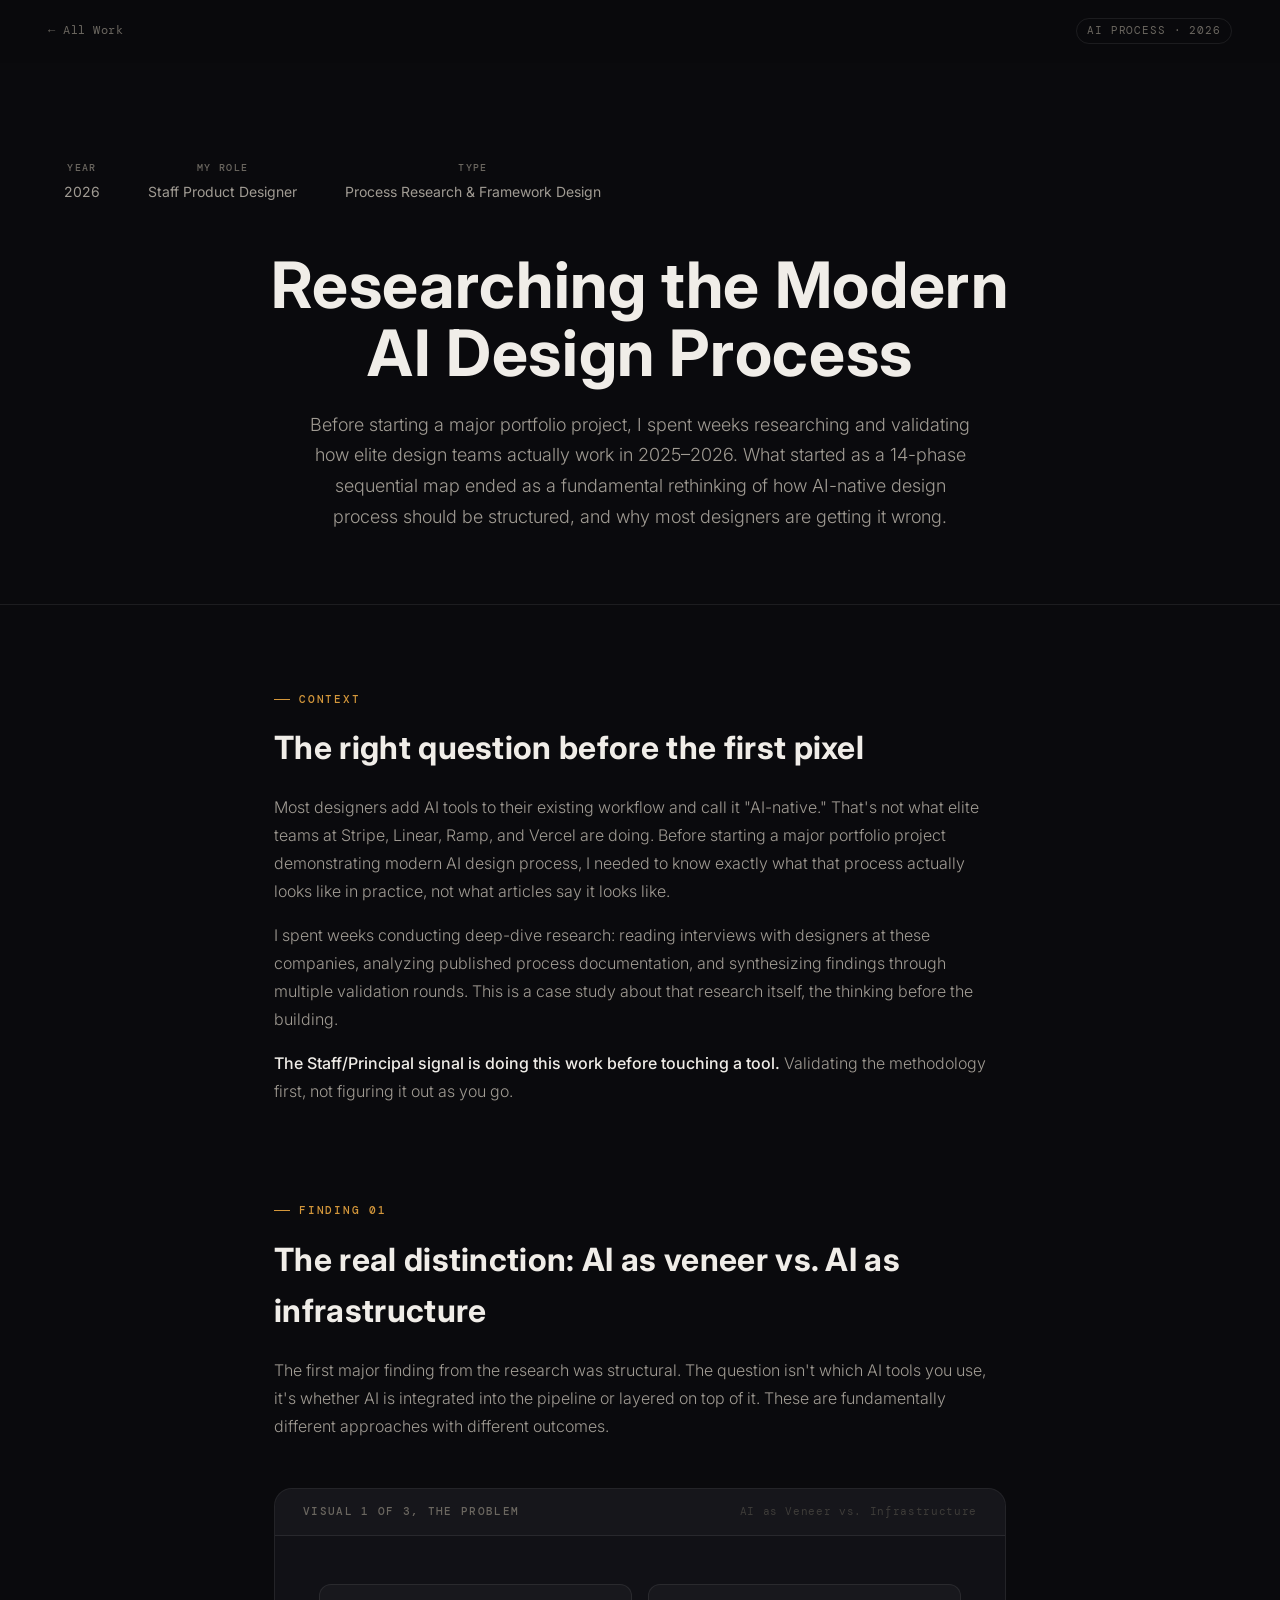
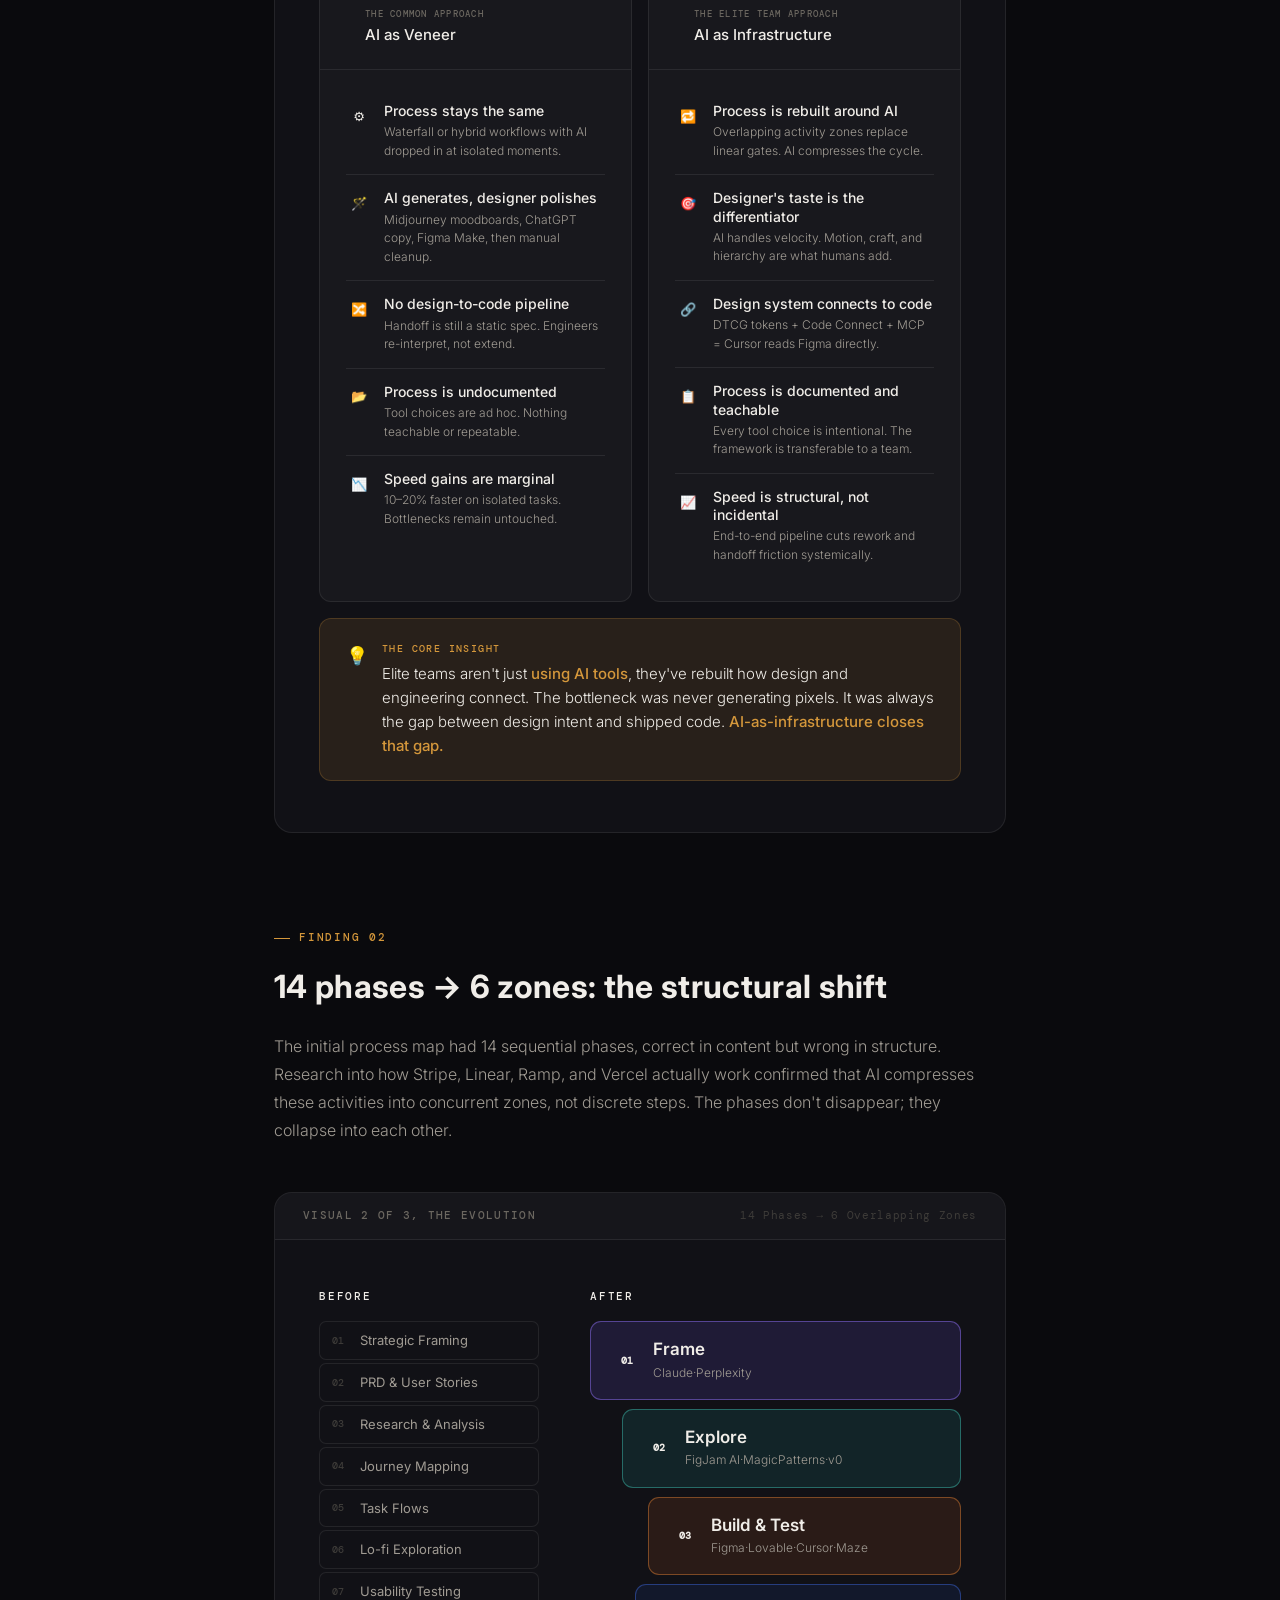
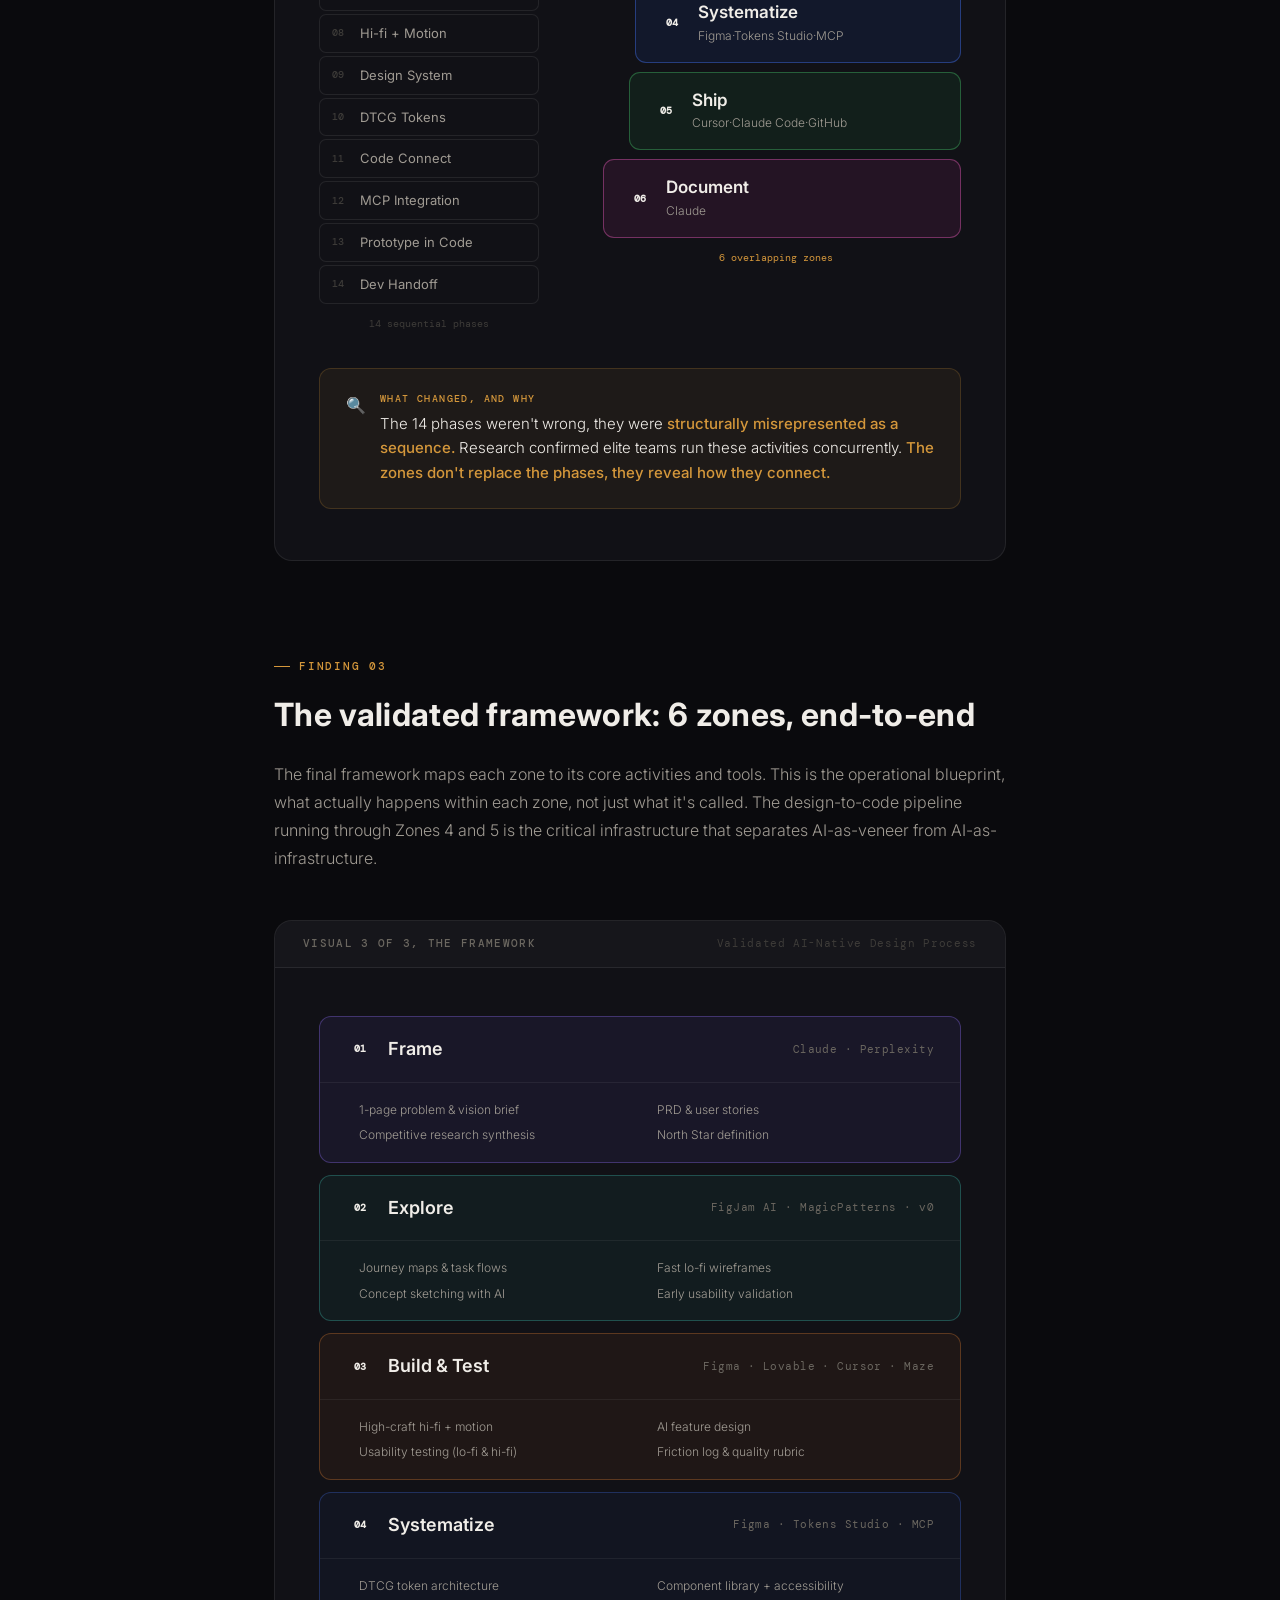
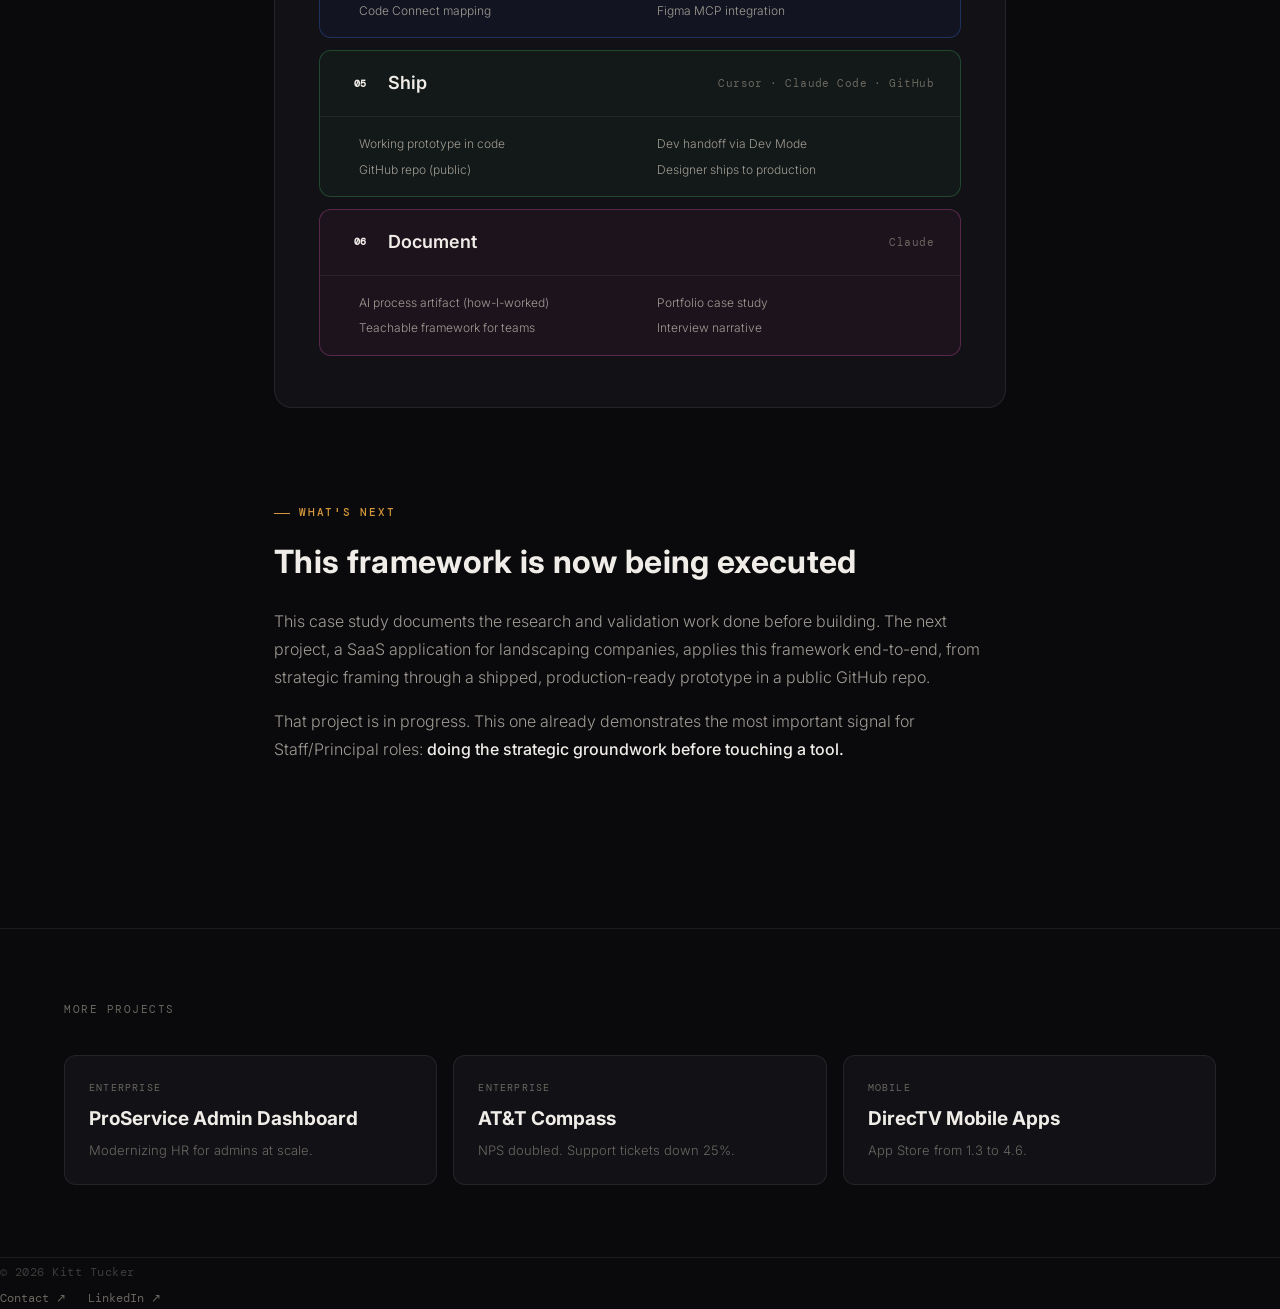
==== ai-process.html @ 892e6ac1 "Update" ====
<!DOCTYPE html>
<html lang="en">
<head>
<meta charset="UTF-8">
<meta name="viewport" content="width=device-width, initial-scale=1.0">
<title>Researching the Modern AI Design Process | Kitt Tucker</title>
<meta name="description" content="Before starting a major portfolio project, I validated how elite teams at Stripe, Linear, Ramp, and Vercel actually work,  and reshaped my entire methodology.">
<link rel="stylesheet" href="style.css">
<style>

/* ─── HERO ─── */
.cs-hero { text-align: center;
  padding: clamp(64px,8vw,100px) clamp(24px,5vw,64px) clamp(48px,6vw,72px);
  border-bottom: 1px solid var(--border);
}

.cs-meta-row {
  display:flex; gap:clamp(24px,4vw,48px);
  margin-bottom:clamp(32px,4vw,48px); flex-wrap:wrap;
}
.cs-meta-label {
  font-family:var(--font-mono); font-size:10px;
  letter-spacing:0.14em; text-transform:uppercase;
  color:var(--text-3); font-weight:500; margin-bottom:5px;
}
.cs-meta-value { font-size:14px; color:var(--text-2); }

.cs-headline {
  font-family:var(--font-sans);
  font-size:clamp(32px,5.5vw,64px);
  font-weight:700; letter-spacing:0.01em; line-height:1.05;
  color:var(--text-1); margin-bottom:clamp(16px,2vw,24px);
  max-width:900px; margin-left:auto; margin-right:auto;
}
.cs-intro { margin: 0 auto;
  font-size:clamp(15px,1.7vw,18px); color:var(--text-2);
  line-height:1.7; max-width:680px; font-weight:300;
}

/* ─── CONTENT WRAPPER ─── */
.cs-content {
  max-width:860px; margin:0 auto;
  padding:clamp(48px,6vw,80px) clamp(24px,5vw,64px);
}
.cs-section { margin-bottom:clamp(56px,7vw,88px); }

.cs-section-title {
  font-family:var(--font-sans);
  font-size:clamp(22px,2.8vw,32px);
  font-weight:700; color:var(--text-1);
  letter-spacing:0.01em;
  margin-bottom:clamp(14px,1.8vw,20px);
}
.cs-body {
  font-size:clamp(14px,1.5vw,16px);
  color:var(--text-2); line-height:1.75; font-weight:300;
}
.cs-body p+p { margin-top:1em; }
.cs-body strong { color:var(--text-1); font-weight:500; }

/* ─── VISUAL EMBED WRAPPER ─── */
.visual-embed {
  margin: clamp(32px,4vw,48px) 0;
  border:1px solid var(--border);
  border-radius:var(--radius-lg);
  overflow:hidden;
  background:var(--surface);
}

.visual-label {
  display:flex; align-items:center; justify-content:space-between;
  padding:14px clamp(18px,2.5vw,28px);
  border-bottom:1px solid var(--border);
  background:rgba(255,255,255,0.02);
}
.visual-label-text {
  font-family:var(--font-mono); font-size:11px;
  letter-spacing:0.12em; text-transform:uppercase;
  color:var(--text-3); font-weight:500;
}
.visual-label-num {
  font-family:var(--font-mono); font-size:11px;
  color:var(--text-4); letter-spacing:0.06em;
}

.visual-inner {
  padding:clamp(28px,4vw,48px) clamp(24px,4vw,44px) clamp(32px,4vw,52px);
}

/* ─────────────────────────────────────────
   VISUAL 1,  THE PROBLEM
───────────────────────────────────────── */
.v1-grid {
  display:grid; grid-template-columns:1fr 1fr; gap:16px;
  margin-bottom:16px;
}
@media(max-width:640px){.v1-grid{ grid-template-columns:1fr; } }

.v1-col {
  background:rgba(255,255,255,0.03);
  border:1px solid var(--border); border-radius:12px; overflow:hidden;
}
.v1-col-header {
  padding:clamp(16px,2vw,22px) clamp(18px,2.5vw,26px);
  border-bottom:1px solid var(--border);
  display:flex; align-items:center; gap:10px;
}
.v1-dot { width:9px; height:9px; border-radius:50%; flex-shrink:0; }
.v1-veneer.v1-dot { background:#C85A4A; }
.v1-infra.v1-dot { background:#5BAA7E; }
.v1-col-sublabel {
  font-family:var(--font-mono); font-size:9px;
  letter-spacing:0.14em; text-transform:uppercase;
  color:var(--text-3); font-weight:500; margin-bottom:2px;
}
.v1-col-title { font-size:clamp(13px,1.4vw,15px); font-weight:500; }
.v1-veneer.v1-col-title { color:#D4726A; }
.v1-infra.v1-col-title { color:#6DBF96; }
.v1-col-body {
  padding:clamp(12px,1.5vw,18px) clamp(18px,2.5vw,26px) clamp(16px,2vw,22px);
}
.v1-item {
  display:flex; gap:12px; padding:clamp(10px,1.2vw,14px) 0;
  border-bottom:1px solid var(--border); align-items:flex-start;
}
.v1-item:last-child { border-bottom:none; }
.v1-icon {
  width:26px; height:26px; border-radius:6px;
  display:flex; align-items:center; justify-content:center;
  flex-shrink:0; font-size:13px; margin-top:1px;
}
.v1-veneer.v1-icon { background:rgba(200,90,74,0.12); }
.v1-infra.v1-icon { background:rgba(91,170,126,0.12); }
.v1-item-title {
  font-size:clamp(12px,1.3vw,14px); font-weight:500;
  color:var(--text-1); line-height:1.3; margin-bottom:3px;
}
.v1-item-desc {
  font-size:clamp(11px,1.2vw,12px); color:var(--text-2);
  line-height:1.55; font-weight:300;
}

.v1-insight {
  background:var(--gold-dim); border:1px solid rgba(212,151,59,0.22);
  border-radius:12px;
  padding:clamp(16px,2vw,22px) clamp(18px,2.5vw,26px);
  display:flex; gap:14px; align-items:flex-start;
}
.v1-insight-icon { font-size:18px; flex-shrink:0; margin-top:1px; }
.v1-insight-label {
  font-family:var(--font-mono); font-size:10px;
  letter-spacing:0.14em; text-transform:uppercase;
  color:var(--gold); font-weight:500; margin-bottom:5px;
}
.v1-insight-text {
  font-size:clamp(13px,1.4vw,15px); color:var(--text-1);
  line-height:1.6; font-weight:300;
}
.v1-insight-text strong { color:var(--gold); font-weight:500; }

/* ─────────────────────────────────────────
   VISUAL 2,  THE EVOLUTION
───────────────────────────────────────── */
.v2-comparison {
  display:grid; grid-template-columns:220px 1fr;
  gap:clamp(24px,4vw,56px); align-items:start;
}
@media(max-width:700px){.v2-comparison{ grid-template-columns:1fr; gap:36px; } }

.v2-col-label {
  font-family:var(--font-mono); font-size:11px;
  letter-spacing:0.16em; text-transform:uppercase; font-weight:500;
  margin-bottom:16px;
}
.v2-before.v2-col-label { color:var(--text-3); }
.v2-after.v2-col-label { color:var(--gold); }

.v2-phase-list { display:flex; flex-direction:column; gap:3px; }
.v2-phase-item {
  display:flex; align-items:center; gap:10px;
  padding:8px 12px; background:var(--surface);
  border:1px solid var(--border); border-radius:7px;
}
.v2-phase-num {
  font-family:var(--font-mono); font-size:10px;
  color:var(--text-4); font-weight:500; min-width:18px;
}
.v2-phase-name { font-size:clamp(11px,1.2vw,13px); color:var(--text-2); }
.v2-before-footer {
  margin-top:12px; font-family:var(--font-mono);
  font-size:10px; color:var(--text-4); text-align:center;
}
.v2-after-footer {
  margin-top:12px; font-family:var(--font-mono);
  font-size:10px; color:var(--gold); text-align:center;
}

.v2-zones { display:flex; flex-direction:column; gap:9px; }

.v2-zone:nth-child(1){ margin-left:0; }
.v2-zone:nth-child(2){ margin-left:clamp(14px,2.5vw,36px); }
.v2-zone:nth-child(3){ margin-left:clamp(28px,4.5vw,64px); }
.v2-zone:nth-child(4){ margin-left:clamp(22px,3.5vw,50px); }
.v2-zone:nth-child(5){ margin-left:clamp(16px,3vw,44px); }
.v2-zone:nth-child(6){ margin-left:clamp(6px,1vw,16px); }

.v2-zone {
  border-radius:11px; border-width:1px; border-style:solid;
  padding:clamp(12px,1.5vw,17px) clamp(16px,2.2vw,24px);
  display:flex; align-items:center; gap:14px;
}
.v2-z1{ background:rgba(100,80,200,0.18); border-color:rgba(140,110,240,0.5); }
.v2-z2{ background:rgba(30,130,120,0.18); border-color:rgba(60,180,165,0.5); }
.v2-z3{ background:rgba(160,80,30,0.18);  border-color:rgba(210,120,50,0.5); }
.v2-z4{ background:rgba(30,60,140,0.18);  border-color:rgba(60,100,210,0.5); }
.v2-z5{ background:rgba(30,100,50,0.18);  border-color:rgba(60,160,90,0.5); }
.v2-z6{ background:rgba(130,40,100,0.18); border-color:rgba(200,80,160,0.5); }

.v2-zone-num {
  font-family:var(--font-mono); font-size:10px; font-weight:600;
  width:24px; height:24px; border-radius:5px;
  display:flex; align-items:center; justify-content:center; flex-shrink:0;
}
.v2-z1.v2-zone-num{ background:rgba(140,110,240,0.25); color:#B8A0F0; }
.v2-z2.v2-zone-num{ background:rgba(60,180,165,0.25);  color:#5ECFBE; }
.v2-z3.v2-zone-num{ background:rgba(210,120,50,0.25);  color:#E09050; }
.v2-z4.v2-zone-num{ background:rgba(60,100,210,0.25);  color:#6090E0; }
.v2-z5.v2-zone-num{ background:rgba(60,160,90,0.25);   color:#60C880; }
.v2-z6.v2-zone-num{ background:rgba(200,80,160,0.25);  color:#D870C0; }

.v2-zone-name {
  font-size:clamp(14px,1.5vw,17px); font-weight:600;
  line-height:1.2; margin-bottom:3px;
}
.v2-z1.v2-zone-name{ color:#B8A0F0; }
.v2-z2.v2-zone-name{ color:#5ECFBE; }
.v2-z3.v2-zone-name{ color:#E09050; }
.v2-z4.v2-zone-name{ color:#6090E0; }
.v2-z5.v2-zone-name{ color:#60C880; }
.v2-z6.v2-zone-name{ color:#D870C0; }

.v2-zone-tools { font-size:12px; color:var(--text-2); font-weight:300; }
.v2-zone-tools.sep { margin:0 5px; opacity:0.4; }

.v2-insight {
  margin-top:clamp(24px,3vw,36px);
  background:rgba(212,151,59,0.07); border:1px solid rgba(212,151,59,0.2);
  border-radius:12px;
  padding:clamp(16px,2vw,22px) clamp(18px,2.5vw,26px);
  display:flex; gap:14px;
}
.v2-insight-icon{ font-size:16px; flex-shrink:0; margin-top:2px; }
.v2-insight-label{
  font-family:var(--font-mono); font-size:10px;
  letter-spacing:0.14em; text-transform:uppercase;
  color:var(--gold); font-weight:500; margin-bottom:5px;
}
.v2-insight-text{
  font-size:clamp(13px,1.4vw,15px); color:var(--text-1);
  line-height:1.65; font-weight:300;
}
.v2-insight-text strong{ color:var(--gold); font-weight:500; }

/* ─────────────────────────────────────────
   VISUAL 3,  THE FRAMEWORK
───────────────────────────────────────── */
.v3-grid { display:flex; flex-direction:column; gap:12px; }

.v3-zone {
  border-radius:12px; border-width:1px; border-style:solid;
  overflow:hidden;
}
.v3-z1{ background:rgba(100,80,200,0.1);  border-color:rgba(140,110,240,0.35); }
.v3-z2{ background:rgba(30,130,120,0.1);  border-color:rgba(60,180,165,0.35); }
.v3-z3{ background:rgba(160,80,30,0.1);   border-color:rgba(210,120,50,0.35); }
.v3-z4{ background:rgba(30,60,140,0.1);   border-color:rgba(60,100,210,0.35); }
.v3-z5{ background:rgba(30,100,50,0.1);   border-color:rgba(60,160,90,0.35); }
.v3-z6{ background:rgba(130,40,100,0.1);  border-color:rgba(200,80,160,0.35); }

.v3-zone-header {
  padding:clamp(14px,1.8vw,18px) clamp(18px,2.5vw,26px);
  display:flex; align-items:center; gap:14px;
  border-bottom:1px solid rgba(255,255,255,0.06);
}
.v3-zone-num-badge {
  font-family:var(--font-mono); font-size:10px; font-weight:600;
  width:28px; height:28px; border-radius:7px;
  display:flex; align-items:center; justify-content:center; flex-shrink:0;
}
.v3-z1.v3-zone-num-badge{ background:rgba(140,110,240,0.25); color:#B8A0F0; }
.v3-z2.v3-zone-num-badge{ background:rgba(60,180,165,0.25);  color:#5ECFBE; }
.v3-z3.v3-zone-num-badge{ background:rgba(210,120,50,0.25);  color:#E09050; }
.v3-z4.v3-zone-num-badge{ background:rgba(60,100,210,0.25);  color:#6090E0; }
.v3-z5.v3-zone-num-badge{ background:rgba(60,160,90,0.25);   color:#60C880; }
.v3-z6.v3-zone-num-badge{ background:rgba(200,80,160,0.25);  color:#D870C0; }

.v3-zone-title {
  font-size:clamp(15px,1.7vw,18px); font-weight:600; flex:1;
}
.v3-z1.v3-zone-title{ color:#B8A0F0; }
.v3-z2.v3-zone-title{ color:#5ECFBE; }
.v3-z3.v3-zone-title{ color:#E09050; }
.v3-z4.v3-zone-title{ color:#6090E0; }
.v3-z5.v3-zone-title{ color:#60C880; }
.v3-z6.v3-zone-title{ color:#D870C0; }

.v3-zone-tools-inline {
  font-family:var(--font-mono); font-size:11px;
  color:var(--text-3); letter-spacing:0.04em;
}

.v3-zone-body {
  padding:clamp(14px,1.8vw,18px) clamp(18px,2.5vw,26px);
  display:grid; grid-template-columns:repeat(auto-fill,minmax(200px,1fr));
  gap:8px;
}

.v3-activity {
  display:flex; align-items:flex-start; gap:8px;
}
.v3-activity-dot {
  width:5px; height:5px; border-radius:50%;
  flex-shrink:0; margin-top:7px; opacity:0.6;
}
.v3-z1.v3-activity-dot{ background:#B8A0F0; }
.v3-z2.v3-activity-dot{ background:#5ECFBE; }
.v3-z3.v3-activity-dot{ background:#E09050; }
.v3-z4.v3-activity-dot{ background:#6090E0; }
.v3-z5.v3-activity-dot{ background:#60C880; }
.v3-z6.v3-activity-dot{ background:#D870C0; }

.v3-activity-text {
  font-size:12px; color:var(--text-2);
  line-height:1.45; font-weight:300;
}

/* MORE */
.more-projects {
  padding:clamp(48px,6vw,72px) clamp(24px,5vw,64px);
  border-top:1px solid var(--border);
}
.more-projects-label {
  font-family:var(--font-mono); font-size:11px;
  letter-spacing:0.14em; text-transform:uppercase;
  color:var(--text-3); margin-bottom:clamp(24px,3vw,36px);
}
.more-grid {
  display:grid; grid-template-columns:repeat(auto-fill,minmax(min(100%,280px),1fr));
  gap:16px;
}
.more-card {
  display:block; padding:clamp(18px,2.5vw,24px);
  background:var(--surface); border:1px solid var(--border);
  border-radius:var(--radius-md);
  transition:border-color 0.3s, transform 0.3s var(--ease-out);
}
.more-card:hover{ border-color:var(--border-hover); transform:translateY(-3px); }
.more-card-tag {
  font-family:var(--font-mono); font-size:10px;
  letter-spacing:0.12em; text-transform:uppercase;
  color:var(--text-3); margin-bottom:8px;
}
.more-card-title {
  font-family:var(--font-sans); font-size:clamp(16px,1.8vw,19px);
  color:var(--text-1); font-weight:700; margin-bottom:6px;
}
.more-card-desc { font-size:13px; color:var(--text-3); line-height:1.55; font-weight:300; }
</style>
</head>
<body>

<!-- NAV -->
<nav class="nav">
  <a href="index.html" class="nav-back">← All Work</a>
  <span class="nav-tag">AI Process · 2026</span>
</nav>

<main class="page">

  <!-- HERO -->
  <header class="cs-hero">
    <div class="cs-meta-row reveal">
      <div class="cs-meta-item">
        <div class="cs-meta-label">Year</div>
        <div class="cs-meta-value">2026</div>
      </div>
      <div class="cs-meta-item">
        <div class="cs-meta-label">My Role</div>
        <div class="cs-meta-value">Staff Product Designer</div>
      </div>
      <div class="cs-meta-item">
        <div class="cs-meta-label">Type</div>
        <div class="cs-meta-value">Process Research &amp; Framework Design</div>
      </div>
    </div>

    <h1 class="cs-headline reveal reveal-delay-1">Researching the Modern<br>AI Design Process</h1>
    <p class="cs-intro reveal reveal-delay-2">Before starting a major portfolio project, I spent weeks researching and validating how elite design teams actually work in 2025–2026. What started as a 14-phase sequential map ended as a fundamental rethinking of how AI-native design process should be structured,  and why most designers are getting it wrong.</p>
  </header>

  <!-- CONTENT -->
  <div class="cs-content">

    <!-- CONTEXT -->
    <div class="cs-section reveal">
      <div class="eyebrow">Context</div>
      <h2 class="cs-section-title">The right question before the first pixel</h2>
      <div class="cs-body">
        <p>Most designers add AI tools to their existing workflow and call it "AI-native." That's not what elite teams at Stripe, Linear, Ramp, and Vercel are doing. Before starting a major portfolio project demonstrating modern AI design process, I needed to know exactly what that process actually looks like in practice,  not what articles say it looks like.</p>
        <p>I spent weeks conducting deep-dive research: reading interviews with designers at these companies, analyzing published process documentation, and synthesizing findings through multiple validation rounds. This is a case study about that research itself,  the thinking before the building.</p>
        <p><strong>The Staff/Principal signal is doing this work before touching a tool.</strong> Validating the methodology first, not figuring it out as you go.</p>
      </div>
    </div>

    <!-- VISUAL 1 -->
    <div class="cs-section reveal">
      <div class="eyebrow">Finding 01</div>
      <h2 class="cs-section-title">The real distinction: AI as veneer vs. AI as infrastructure</h2>
      <div class="cs-body">
        <p>The first major finding from the research was structural. The question isn't which AI tools you use,  it's whether AI is integrated into the pipeline or layered on top of it. These are fundamentally different approaches with different outcomes.</p>
      </div>

      <div class="visual-embed">
        <div class="visual-label">
          <span class="visual-label-text">Visual 1 of 3,  The Problem</span>
          <span class="visual-label-num">AI as Veneer vs. Infrastructure</span>
        </div>
        <div class="visual-inner">
          <div class="v1-grid">
            <div class="v1-col v1-veneer">
              <div class="v1-col-header">
                <div class="v1-dot"></div>
                <div>
                  <div class="v1-col-sublabel">The Common Approach</div>
                  <div class="v1-col-title">AI as Veneer</div>
                </div>
              </div>
              <div class="v1-col-body">
                <div class="v1-item">
                  <div class="v1-icon">⚙️</div>
                  <div><div class="v1-item-title">Process stays the same</div><div class="v1-item-desc">Waterfall or hybrid workflows with AI dropped in at isolated moments.</div></div>
                </div>
                <div class="v1-item">
                  <div class="v1-icon">🪄</div>
                  <div><div class="v1-item-title">AI generates, designer polishes</div><div class="v1-item-desc">Midjourney moodboards, ChatGPT copy, Figma Make,  then manual cleanup.</div></div>
                </div>
                <div class="v1-item">
                  <div class="v1-icon">🔀</div>
                  <div><div class="v1-item-title">No design-to-code pipeline</div><div class="v1-item-desc">Handoff is still a static spec. Engineers re-interpret, not extend.</div></div>
                </div>
                <div class="v1-item">
                  <div class="v1-icon">📂</div>
                  <div><div class="v1-item-title">Process is undocumented</div><div class="v1-item-desc">Tool choices are ad hoc. Nothing teachable or repeatable.</div></div>
                </div>
                <div class="v1-item">
                  <div class="v1-icon">📉</div>
                  <div><div class="v1-item-title">Speed gains are marginal</div><div class="v1-item-desc">10–20% faster on isolated tasks. Bottlenecks remain untouched.</div></div>
                </div>
              </div>
            </div>
            <div class="v1-col v1-infra">
              <div class="v1-col-header">
                <div class="v1-dot"></div>
                <div>
                  <div class="v1-col-sublabel">The Elite Team Approach</div>
                  <div class="v1-col-title">AI as Infrastructure</div>
                </div>
              </div>
              <div class="v1-col-body">
                <div class="v1-item">
                  <div class="v1-icon">🔁</div>
                  <div><div class="v1-item-title">Process is rebuilt around AI</div><div class="v1-item-desc">Overlapping activity zones replace linear gates. AI compresses the cycle.</div></div>
                </div>
                <div class="v1-item">
                  <div class="v1-icon">🎯</div>
                  <div><div class="v1-item-title">Designer's taste is the differentiator</div><div class="v1-item-desc">AI handles velocity. Motion, craft, and hierarchy are what humans add.</div></div>
                </div>
                <div class="v1-item">
                  <div class="v1-icon">🔗</div>
                  <div><div class="v1-item-title">Design system connects to code</div><div class="v1-item-desc">DTCG tokens + Code Connect + MCP = Cursor reads Figma directly.</div></div>
                </div>
                <div class="v1-item">
                  <div class="v1-icon">📋</div>
                  <div><div class="v1-item-title">Process is documented and teachable</div><div class="v1-item-desc">Every tool choice is intentional. The framework is transferable to a team.</div></div>
                </div>
                <div class="v1-item">
                  <div class="v1-icon">📈</div>
                  <div><div class="v1-item-title">Speed is structural, not incidental</div><div class="v1-item-desc">End-to-end pipeline cuts rework and handoff friction systemically.</div></div>
                </div>
              </div>
            </div>
          </div>
          <div class="v1-insight">
            <div class="v1-insight-icon">💡</div>
            <div>
              <div class="v1-insight-label">The Core Insight</div>
              <p class="v1-insight-text">Elite teams aren't just <strong>using AI tools</strong>,  they've rebuilt how design and engineering connect. The bottleneck was never generating pixels. It was always the gap between design intent and shipped code. <strong>AI-as-infrastructure closes that gap.</strong></p>
            </div>
          </div>
        </div>
      </div>
    </div>

    <!-- VISUAL 2 -->
    <div class="cs-section reveal">
      <div class="eyebrow">Finding 02</div>
      <h2 class="cs-section-title">14 phases → 6 zones: the structural shift</h2>
      <div class="cs-body">
        <p>The initial process map had 14 sequential phases,  correct in content but wrong in structure. Research into how Stripe, Linear, Ramp, and Vercel actually work confirmed that AI compresses these activities into concurrent zones, not discrete steps. The phases don't disappear; they collapse into each other.</p>
      </div>

      <div class="visual-embed">
        <div class="visual-label">
          <span class="visual-label-text">Visual 2 of 3,  The Evolution</span>
          <span class="visual-label-num">14 Phases → 6 Overlapping Zones</span>
        </div>
        <div class="visual-inner">
          <div class="v2-comparison">
            <div class="v2-before">
              <div class="v2-col-label">Before</div>
              <div class="v2-phase-list">
                <div class="v2-phase-item"><span class="v2-phase-num">01</span><span class="v2-phase-name">Strategic Framing</span></div>
                <div class="v2-phase-item"><span class="v2-phase-num">02</span><span class="v2-phase-name">PRD &amp; User Stories</span></div>
                <div class="v2-phase-item"><span class="v2-phase-num">03</span><span class="v2-phase-name">Research &amp; Analysis</span></div>
                <div class="v2-phase-item"><span class="v2-phase-num">04</span><span class="v2-phase-name">Journey Mapping</span></div>
                <div class="v2-phase-item"><span class="v2-phase-num">05</span><span class="v2-phase-name">Task Flows</span></div>
                <div class="v2-phase-item"><span class="v2-phase-num">06</span><span class="v2-phase-name">Lo-fi Exploration</span></div>
                <div class="v2-phase-item"><span class="v2-phase-num">07</span><span class="v2-phase-name">Usability Testing</span></div>
                <div class="v2-phase-item"><span class="v2-phase-num">08</span><span class="v2-phase-name">Hi-fi + Motion</span></div>
                <div class="v2-phase-item"><span class="v2-phase-num">09</span><span class="v2-phase-name">Design System</span></div>
                <div class="v2-phase-item"><span class="v2-phase-num">10</span><span class="v2-phase-name">DTCG Tokens</span></div>
                <div class="v2-phase-item"><span class="v2-phase-num">11</span><span class="v2-phase-name">Code Connect</span></div>
                <div class="v2-phase-item"><span class="v2-phase-num">12</span><span class="v2-phase-name">MCP Integration</span></div>
                <div class="v2-phase-item"><span class="v2-phase-num">13</span><span class="v2-phase-name">Prototype in Code</span></div>
                <div class="v2-phase-item"><span class="v2-phase-num">14</span><span class="v2-phase-name">Dev Handoff</span></div>
              </div>
              <div class="v2-before-footer">14 sequential phases</div>
            </div>
            <div class="v2-after">
              <div class="v2-col-label">After</div>
              <div class="v2-zones">
                <div class="v2-zone v2-z1"><div class="v2-zone-num">01</div><div><div class="v2-zone-name">Frame</div><div class="v2-zone-tools"><span>Claude</span><span class="sep">·</span><span>Perplexity</span></div></div></div>
                <div class="v2-zone v2-z2"><div class="v2-zone-num">02</div><div><div class="v2-zone-name">Explore</div><div class="v2-zone-tools"><span>FigJam AI</span><span class="sep">·</span><span>MagicPatterns</span><span class="sep">·</span><span>v0</span></div></div></div>
                <div class="v2-zone v2-z3"><div class="v2-zone-num">03</div><div><div class="v2-zone-name">Build &amp; Test</div><div class="v2-zone-tools"><span>Figma</span><span class="sep">·</span><span>Lovable</span><span class="sep">·</span><span>Cursor</span><span class="sep">·</span><span>Maze</span></div></div></div>
                <div class="v2-zone v2-z4"><div class="v2-zone-num">04</div><div><div class="v2-zone-name">Systematize</div><div class="v2-zone-tools"><span>Figma</span><span class="sep">·</span><span>Tokens Studio</span><span class="sep">·</span><span>MCP</span></div></div></div>
                <div class="v2-zone v2-z5"><div class="v2-zone-num">05</div><div><div class="v2-zone-name">Ship</div><div class="v2-zone-tools"><span>Cursor</span><span class="sep">·</span><span>Claude Code</span><span class="sep">·</span><span>GitHub</span></div></div></div>
                <div class="v2-zone v2-z6"><div class="v2-zone-num">06</div><div><div class="v2-zone-name">Document</div><div class="v2-zone-tools"><span>Claude</span></div></div></div>
              </div>
              <div class="v2-after-footer">6 overlapping zones</div>
            </div>
          </div>
          <div class="v2-insight">
            <div class="v2-insight-icon">🔍</div>
            <div>
              <div class="v2-insight-label">What changed,  and why</div>
              <p class="v2-insight-text">The 14 phases weren't wrong,  they were <strong>structurally misrepresented as a sequence.</strong> Research confirmed elite teams run these activities concurrently. <strong>The zones don't replace the phases,  they reveal how they connect.</strong></p>
            </div>
          </div>
        </div>
      </div>
    </div>

    <!-- VISUAL 3 -->
    <div class="cs-section reveal">
      <div class="eyebrow">Finding 03</div>
      <h2 class="cs-section-title">The validated framework: 6 zones, end-to-end</h2>
      <div class="cs-body">
        <p>The final framework maps each zone to its core activities and tools. This is the operational blueprint,  what actually happens within each zone, not just what it's called. The design-to-code pipeline running through Zones 4 and 5 is the critical infrastructure that separates AI-as-veneer from AI-as-infrastructure.</p>
      </div>

      <div class="visual-embed">
        <div class="visual-label">
          <span class="visual-label-text">Visual 3 of 3,  The Framework</span>
          <span class="visual-label-num">Validated AI-Native Design Process</span>
        </div>
        <div class="visual-inner">
          <div class="v3-grid">

            <div class="v3-zone v3-z1">
              <div class="v3-zone-header">
                <div class="v3-zone-num-badge">01</div>
                <div class="v3-zone-title">Frame</div>
                <div class="v3-zone-tools-inline">Claude · Perplexity</div>
              </div>
              <div class="v3-zone-body">
                <div class="v3-activity"><div class="v3-activity-dot"></div><div class="v3-activity-text">1-page problem &amp; vision brief</div></div>
                <div class="v3-activity"><div class="v3-activity-dot"></div><div class="v3-activity-text">PRD &amp; user stories</div></div>
                <div class="v3-activity"><div class="v3-activity-dot"></div><div class="v3-activity-text">Competitive research synthesis</div></div>
                <div class="v3-activity"><div class="v3-activity-dot"></div><div class="v3-activity-text">North Star definition</div></div>
              </div>
            </div>

            <div class="v3-zone v3-z2">
              <div class="v3-zone-header">
                <div class="v3-zone-num-badge">02</div>
                <div class="v3-zone-title">Explore</div>
                <div class="v3-zone-tools-inline">FigJam AI · MagicPatterns · v0</div>
              </div>
              <div class="v3-zone-body">
                <div class="v3-activity"><div class="v3-activity-dot"></div><div class="v3-activity-text">Journey maps &amp; task flows</div></div>
                <div class="v3-activity"><div class="v3-activity-dot"></div><div class="v3-activity-text">Fast lo-fi wireframes</div></div>
                <div class="v3-activity"><div class="v3-activity-dot"></div><div class="v3-activity-text">Concept sketching with AI</div></div>
                <div class="v3-activity"><div class="v3-activity-dot"></div><div class="v3-activity-text">Early usability validation</div></div>
              </div>
            </div>

            <div class="v3-zone v3-z3">
              <div class="v3-zone-header">
                <div class="v3-zone-num-badge">03</div>
                <div class="v3-zone-title">Build &amp; Test</div>
                <div class="v3-zone-tools-inline">Figma · Lovable · Cursor · Maze</div>
              </div>
              <div class="v3-zone-body">
                <div class="v3-activity"><div class="v3-activity-dot"></div><div class="v3-activity-text">High-craft hi-fi + motion</div></div>
                <div class="v3-activity"><div class="v3-activity-dot"></div><div class="v3-activity-text">AI feature design</div></div>
                <div class="v3-activity"><div class="v3-activity-dot"></div><div class="v3-activity-text">Usability testing (lo-fi &amp; hi-fi)</div></div>
                <div class="v3-activity"><div class="v3-activity-dot"></div><div class="v3-activity-text">Friction log &amp; quality rubric</div></div>
              </div>
            </div>

            <div class="v3-zone v3-z4">
              <div class="v3-zone-header">
                <div class="v3-zone-num-badge">04</div>
                <div class="v3-zone-title">Systematize</div>
                <div class="v3-zone-tools-inline">Figma · Tokens Studio · MCP</div>
              </div>
              <div class="v3-zone-body">
                <div class="v3-activity"><div class="v3-activity-dot"></div><div class="v3-activity-text">DTCG token architecture</div></div>
                <div class="v3-activity"><div class="v3-activity-dot"></div><div class="v3-activity-text">Component library + accessibility</div></div>
                <div class="v3-activity"><div class="v3-activity-dot"></div><div class="v3-activity-text">Code Connect mapping</div></div>
                <div class="v3-activity"><div class="v3-activity-dot"></div><div class="v3-activity-text">Figma MCP integration</div></div>
              </div>
            </div>

            <div class="v3-zone v3-z5">
              <div class="v3-zone-header">
                <div class="v3-zone-num-badge">05</div>
                <div class="v3-zone-title">Ship</div>
                <div class="v3-zone-tools-inline">Cursor · Claude Code · GitHub</div>
              </div>
              <div class="v3-zone-body">
                <div class="v3-activity"><div class="v3-activity-dot"></div><div class="v3-activity-text">Working prototype in code</div></div>
                <div class="v3-activity"><div class="v3-activity-dot"></div><div class="v3-activity-text">Dev handoff via Dev Mode</div></div>
                <div class="v3-activity"><div class="v3-activity-dot"></div><div class="v3-activity-text">GitHub repo (public)</div></div>
                <div class="v3-activity"><div class="v3-activity-dot"></div><div class="v3-activity-text">Designer ships to production</div></div>
              </div>
            </div>

            <div class="v3-zone v3-z6">
              <div class="v3-zone-header">
                <div class="v3-zone-num-badge">06</div>
                <div class="v3-zone-title">Document</div>
                <div class="v3-zone-tools-inline">Claude</div>
              </div>
              <div class="v3-zone-body">
                <div class="v3-activity"><div class="v3-activity-dot"></div><div class="v3-activity-text">AI process artifact (how-I-worked)</div></div>
                <div class="v3-activity"><div class="v3-activity-dot"></div><div class="v3-activity-text">Portfolio case study</div></div>
                <div class="v3-activity"><div class="v3-activity-dot"></div><div class="v3-activity-text">Teachable framework for teams</div></div>
                <div class="v3-activity"><div class="v3-activity-dot"></div><div class="v3-activity-text">Interview narrative</div></div>
              </div>
            </div>

          </div>
        </div>
      </div>
    </div>

    <!-- CLOSING -->
    <div class="cs-section reveal">
      <div class="eyebrow">What's Next</div>
      <h2 class="cs-section-title">This framework is now being executed</h2>
      <div class="cs-body">
        <p>This case study documents the research and validation work done before building. The next project,  a SaaS application for landscaping companies,  applies this framework end-to-end, from strategic framing through a shipped, production-ready prototype in a public GitHub repo.</p>
        <p>That project is in progress. This one already demonstrates the most important signal for Staff/Principal roles: <strong>doing the strategic groundwork before touching a tool.</strong></p>
      </div>
    </div>

  </div>

  <!-- MORE PROJECTS -->
  <section class="more-projects reveal">
    <p class="more-projects-label">More Projects</p>
    <div class="more-grid">
      <a href="proservice.html" class="more-card">
        <div class="more-card-tag">Enterprise</div>
        <div class="more-card-title">ProService Admin Dashboard</div>
        <div class="more-card-desc">Modernizing HR for admins at scale.</div>
      </a>
      <a href="https://www.uxkitt.com/compass" target="_blank" class="more-card">
        <div class="more-card-tag">Enterprise</div>
        <div class="more-card-title">AT&amp;T Compass</div>
        <div class="more-card-desc">NPS doubled. Support tickets down 25%.</div>
      </a>
      <a href="https://www.uxkitt.com/directv" target="_blank" class="more-card">
        <div class="more-card-tag">Mobile</div>
        <div class="more-card-title">DirecTV Mobile Apps</div>
        <div class="more-card-desc">App Store from 1.3 to 4.6.</div>
      </a>
    </div>
  </section>

</main>

<footer class="footer">
  <span class="footer-copy">© 2026 Kitt Tucker</span>
  <ul class="footer-links">
    <li><a href="mailto:kitt@uxkitt.com">Contact ↗</a></li>
    <li><a href="https://www.linkedin.com/in/uxkitt" target="_blank" rel="noopener">LinkedIn ↗</a></li>
  </ul>
</footer>

<script src="main.js"></script>
</body>
</html>
---- style.css ----
@import url('https://fonts.googleapis.com/css2?family=Inter:wght@300;400;500;600;700&family=DM+Mono:wght@400;500&display=swap');

*, *::before, *::after { box-sizing: border-box; margin: 0; padding: 0; }

:root {
  --bg:           #0A0A0D;
  --surface:      #111116;
  --surface-2:    #17171E;
  --border:       rgba(255,255,255,0.08);
  --border-hover: rgba(255,255,255,0.16);
  --text-1:  #F0EDE8;
  --text-2:  #A09B93;
  --text-3:  #6B6760;
  --text-4:  #3E3C39;
  --gold:      #D4973B;
  --gold-dim:  rgba(212,151,59,0.12);
  --gold-glow: rgba(212,151,59,0.05);
  --font-sans: 'Inter', system-ui, sans-serif;
  --font-mono: 'DM Mono', 'Courier New', monospace;
  --radius-sm: 8px;
  --radius-md: 12px;
  --radius-lg: 18px;
  --ease-out:  cubic-bezier(0.16, 1, 0.3, 1);
  --max-w:     1100px;
}

html { scroll-behavior: smooth; -webkit-font-smoothing: antialiased; }
body { background: var(--bg); color: var(--text-1); font-family: var(--font-sans); font-size: 16px; line-height: 1.6; overflow-x: hidden; }
img { display: block; max-width: 100%; }
a { color: inherit; text-decoration: none; }

/* CONTAINER */
.container {
  max-width: var(--max-w);
  margin: 0 auto;
  padding: 0 clamp(20px, 4vw, 48px);
}

/* NAV */
.nav {
  position: fixed; top: 0; left: 0; right: 0; z-index: 100;
  padding: 18px clamp(20px, 4vw, 48px);
  display: flex; align-items: center; justify-content: space-between;
  background: rgba(10,10,13,0.85);
  backdrop-filter: blur(20px); -webkit-backdrop-filter: blur(20px);
  border-bottom: 1px solid transparent;
  transition: border-color 0.3s;
  transform: translateY(-100%); opacity: 0;
  animation: navReveal 0.7s var(--ease-out) 0.15s forwards;
  max-width: 100%;
}
.nav-inner { max-width: var(--max-w); margin: 0 auto; width: 100%; display: flex; align-items: center; justify-content: space-between; }
.nav.scrolled { border-color: var(--border); }
@keyframes navReveal { to { transform: translateY(0); opacity: 1; } }

.nav-logo { font-family: var(--font-mono); font-size: 13px; font-weight: 500; letter-spacing: 0.04em; color: var(--text-1); transition: color 0.2s; }
.nav-logo:hover { color: var(--gold); }
.nav-links { display: flex; align-items: center; gap: clamp(18px, 2.5vw, 32px); list-style: none; }
.nav-links a { font-size: 13px; color: var(--text-2); transition: color 0.2s; display: flex; align-items: center; gap: 4px; }
.nav-links a:hover { color: var(--text-1); }
.nav-arrow { font-size: 10px; opacity: 0.5; }
.nav-back { font-family: var(--font-mono); font-size: 12px; color: var(--text-3); letter-spacing: 0.04em; display: flex; align-items: center; gap: 7px; transition: color 0.2s; }
.nav-back:hover { color: var(--text-1); }
.nav-tag { font-family: var(--font-mono); font-size: 11px; color: var(--text-3); letter-spacing: 0.08em; text-transform: uppercase; padding: 3px 10px; border: 1px solid var(--border); border-radius: 20px; }

.page { padding-top: 60px; }

/* SCROLL REVEAL */
.reveal { opacity: 0; transform: translateY(24px); transition: opacity 0.65s var(--ease-out), transform 0.65s var(--ease-out); }
.reveal.visible { opacity: 1; transform: translateY(0); }
.reveal-delay-1 { transition-delay: 0.08s; }
.reveal-delay-2 { transition-delay: 0.16s; }
.reveal-delay-3 { transition-delay: 0.24s; }

/* UTILITY */
.eyebrow { display: inline-flex; align-items: center; gap: 9px; font-family: var(--font-mono); font-size: 11px; letter-spacing: 0.16em; text-transform: uppercase; color: var(--gold); font-weight: 500; margin-bottom: 14px; }
.eyebrow::before { content: ''; display: block; width: 16px; height: 1px; background: var(--gold); flex-shrink: 0; }
.section-label { font-family: var(--font-mono); font-size: 11px; letter-spacing: 0.16em; text-transform: uppercase; color: var(--text-3); font-weight: 500; margin-bottom: 18px; }
.divider { width: 100%; height: 1px; background: var(--border); margin: clamp(36px, 4.5vw, 56px) 0; }

/* FOOTER */
.footer { border-top: 1px solid var(--border); }
.footer-inner { max-width: var(--max-w); margin: 0 auto; padding: clamp(28px, 3.5vw, 44px) clamp(20px, 4vw, 48px); display: flex; align-items: center; justify-content: space-between; flex-wrap: wrap; gap: 12px; }
.footer-copy { font-family: var(--font-mono); font-size: 12px; color: var(--text-4); letter-spacing: 0.04em; }
.footer-links { display: flex; gap: 22px; list-style: none; }
.footer-links a { font-family: var(--font-mono); font-size: 12px; color: var(--text-3); transition: color 0.2s; }
.footer-links a:hover { color: var(--text-1); }
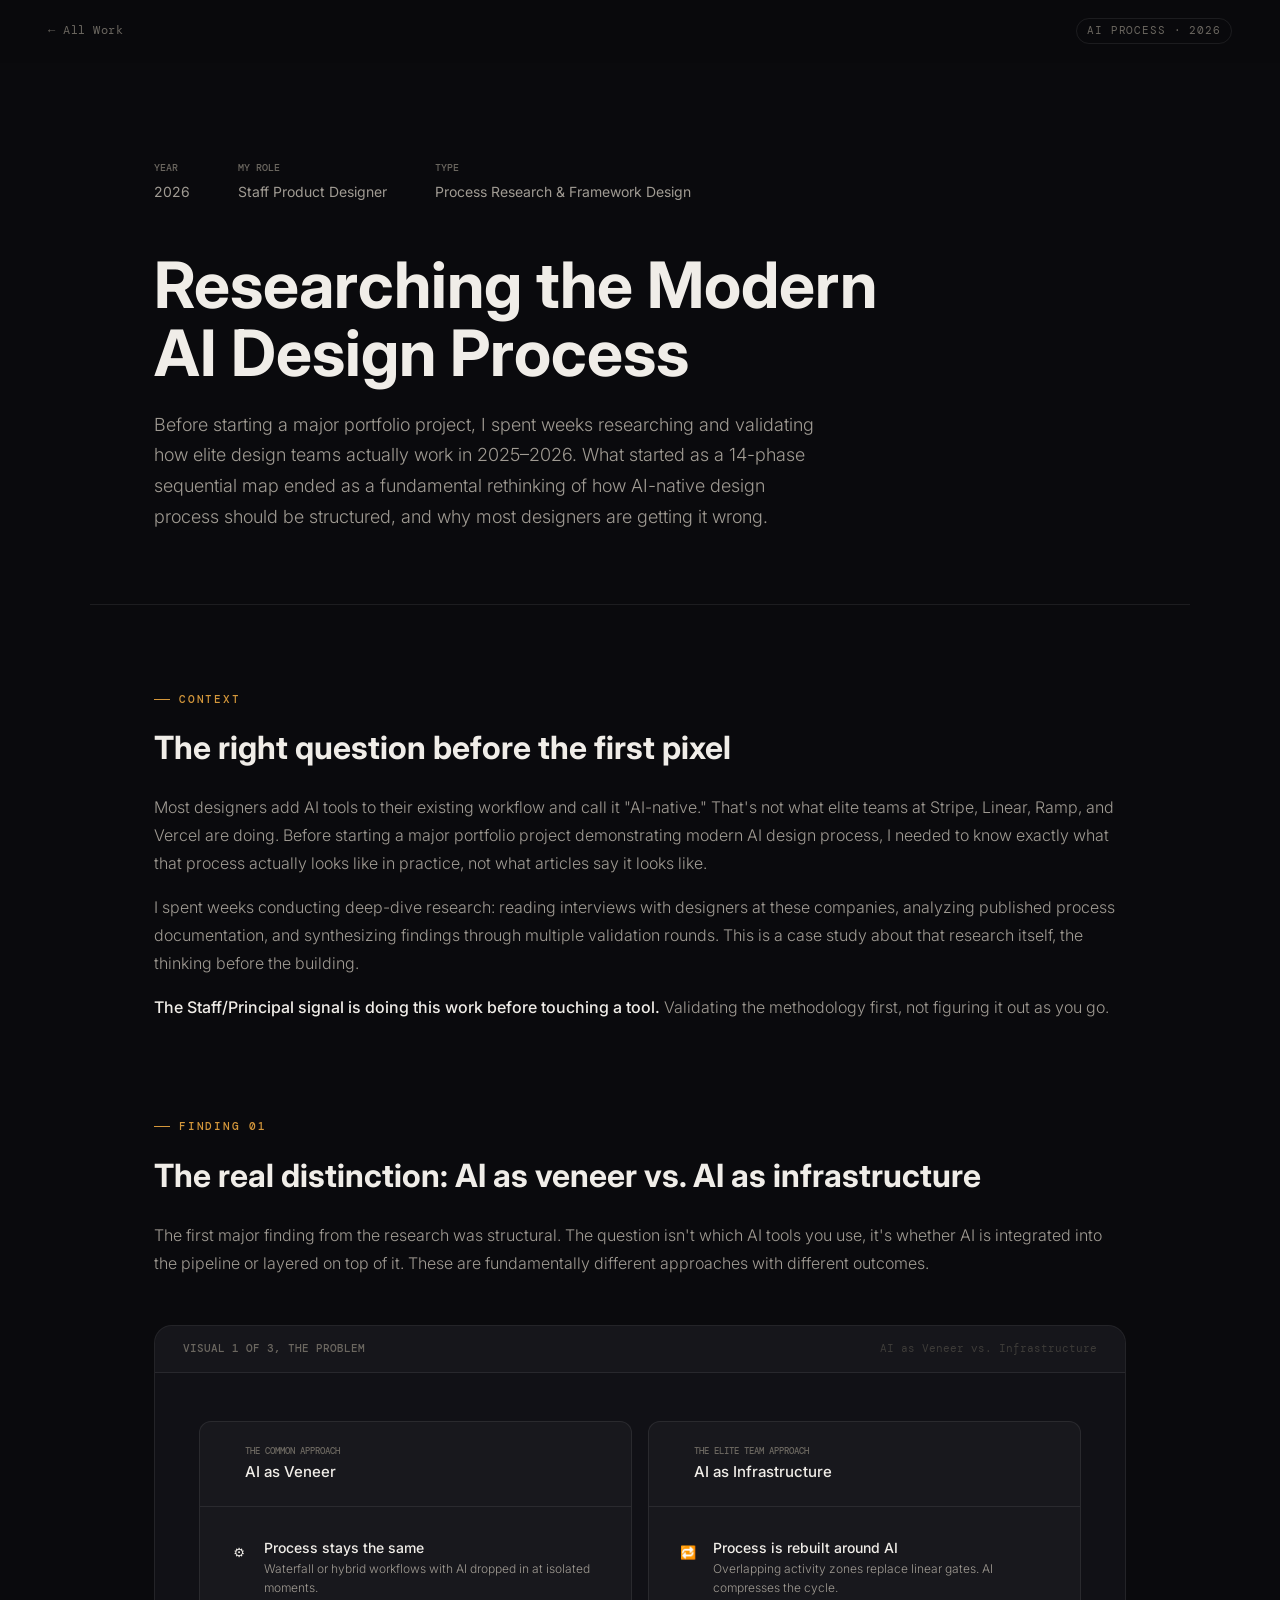
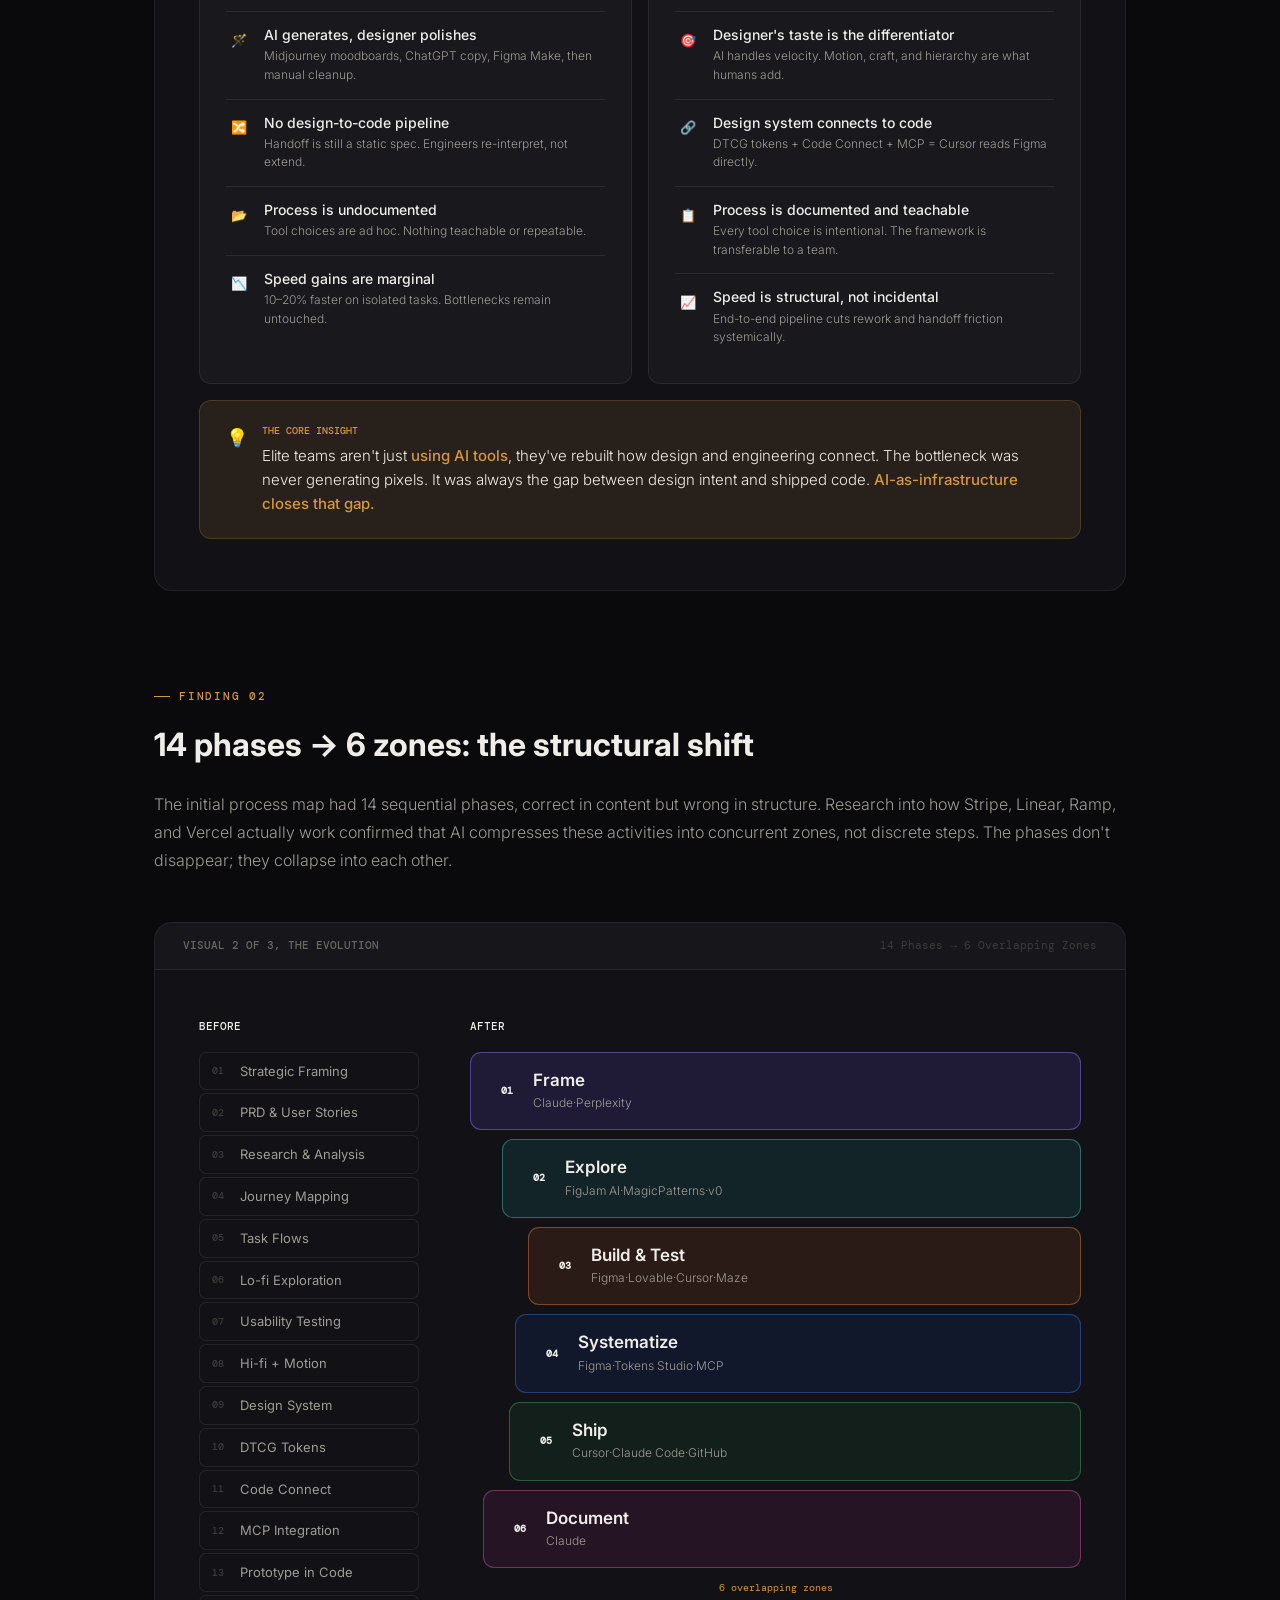
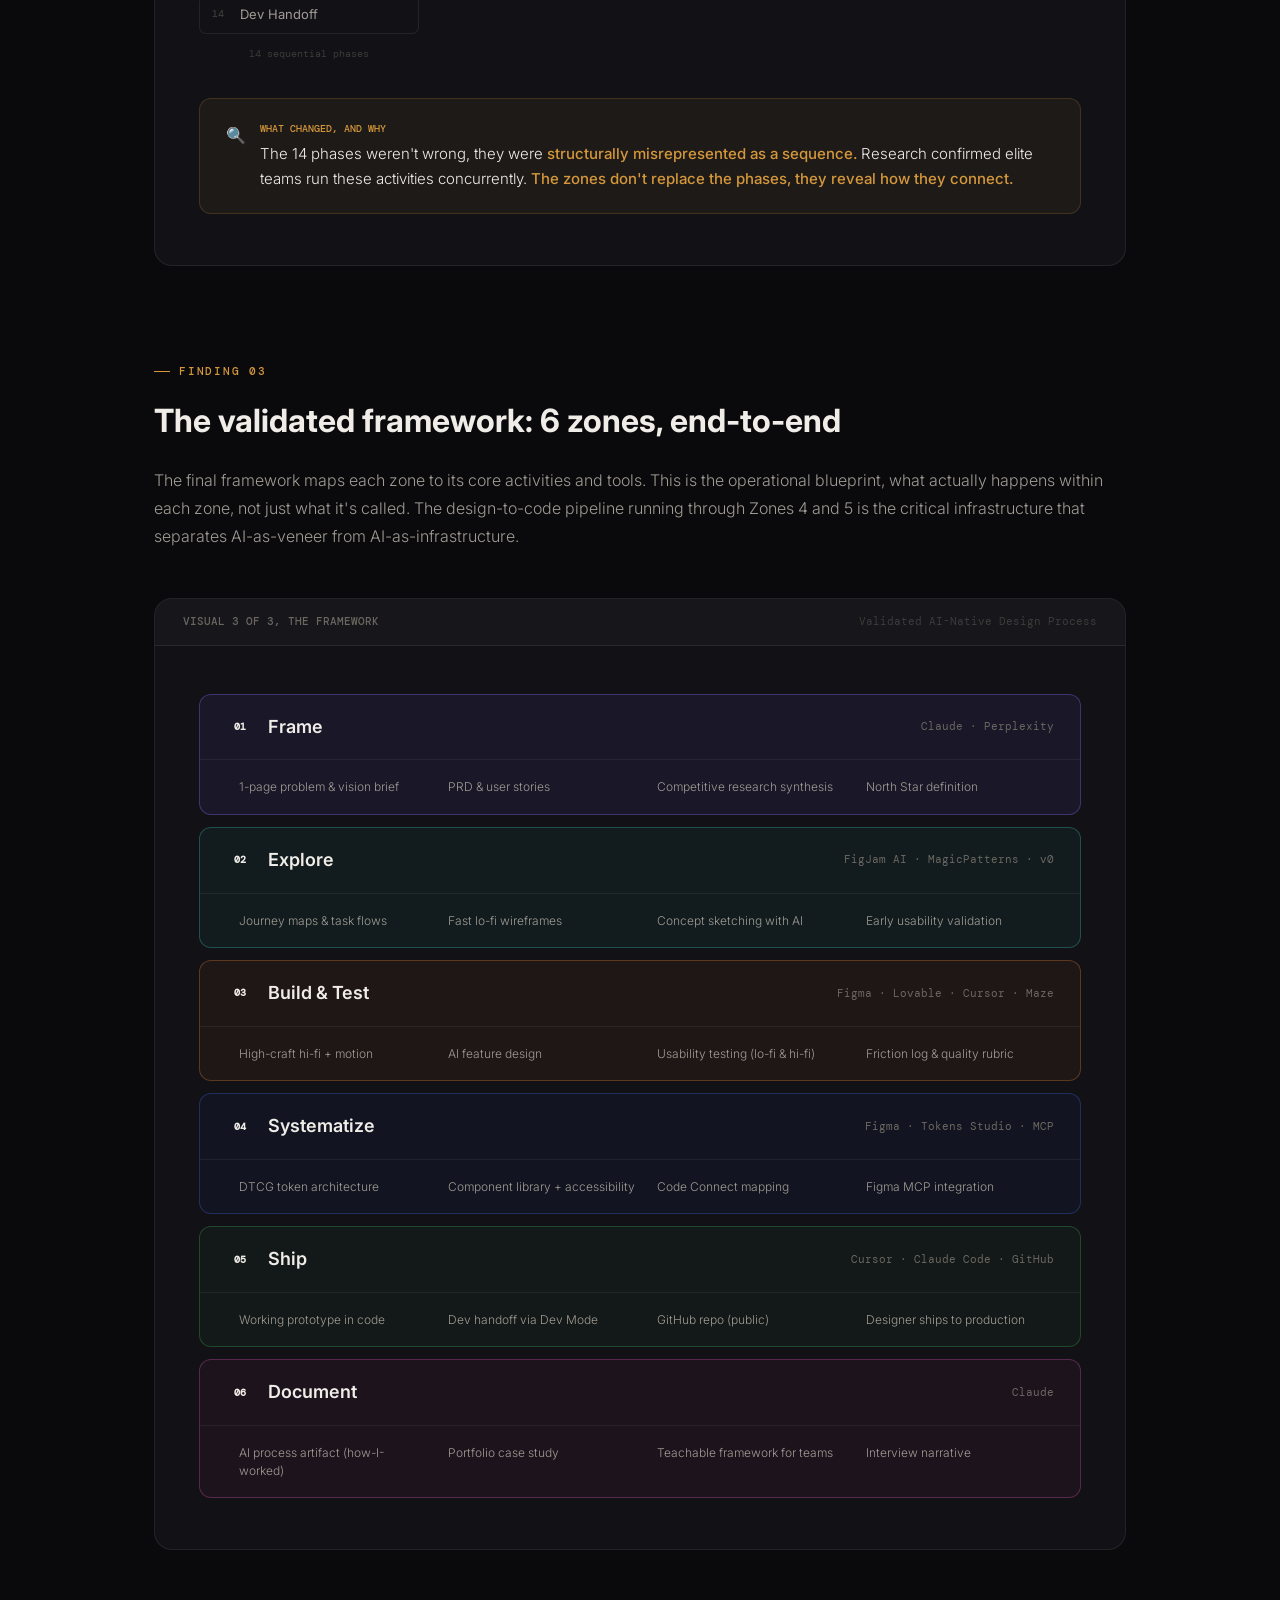
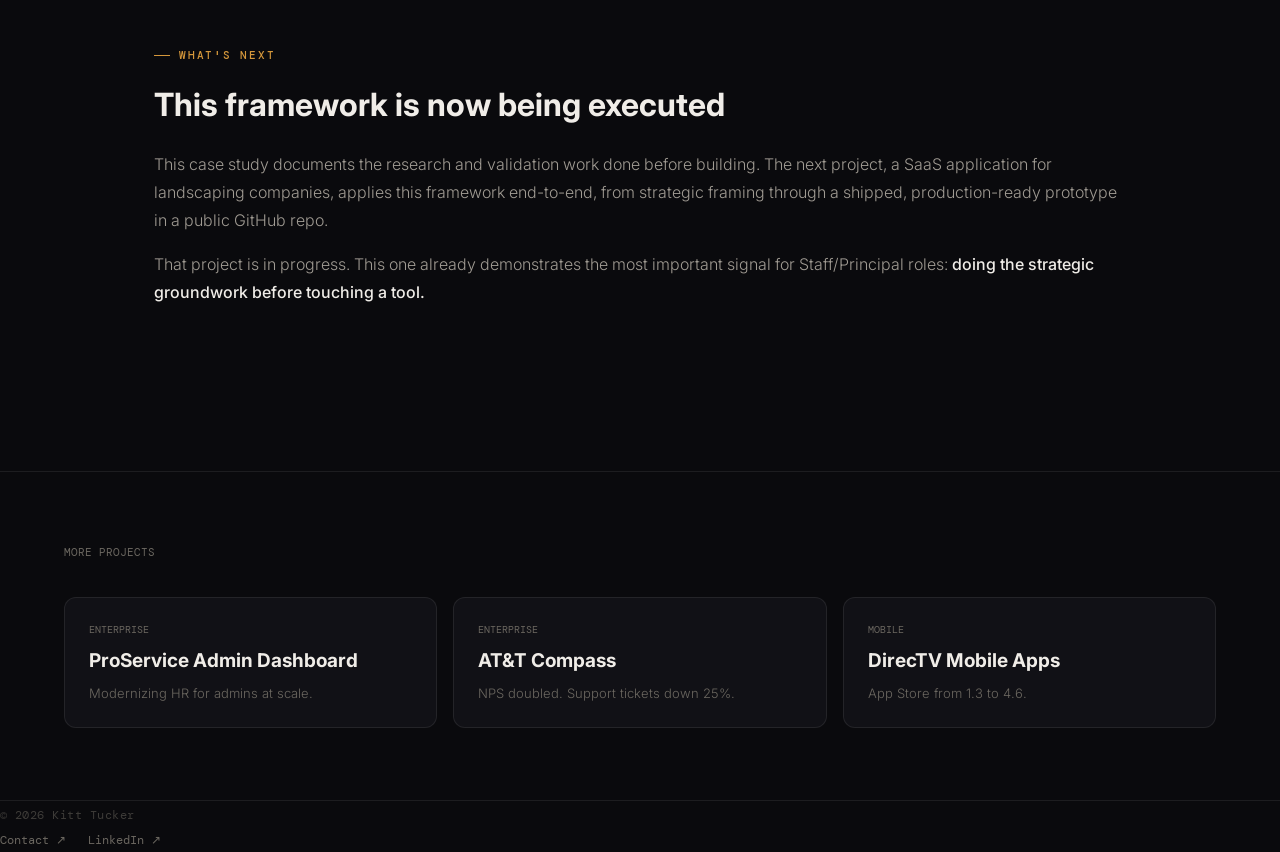
==== commit 84c15640: "Update" ====
--- a/ai-process.html
+++ b/ai-process.html
@@ -9,7 +9,7 @@
 <style>
 
 /* ─── HERO ─── */
-.cs-hero { text-align: center;
+.cs-hero { max-width: 1100px; margin: 0 auto;
   padding: clamp(64px,8vw,100px) clamp(24px,5vw,64px) clamp(48px,6vw,72px);
   border-bottom: 1px solid var(--border);
 }
@@ -20,7 +20,7 @@
 }
 .cs-meta-label {
   font-family:var(--font-mono); font-size:10px;
-  letter-spacing:0.14em; text-transform:uppercase;
+  letter-spacing:0; text-transform:uppercase;
   color:var(--text-3); font-weight:500; margin-bottom:5px;
 }
 .cs-meta-value { font-size:14px; color:var(--text-2); }
@@ -28,18 +28,18 @@
 .cs-headline {
   font-family:var(--font-sans);
   font-size:clamp(32px,5.5vw,64px);
-  font-weight:700; letter-spacing:0.01em; line-height:1.05;
+  font-weight:700; letter-spacing:0; line-height:1.05;
   color:var(--text-1); margin-bottom:clamp(16px,2vw,24px);
-  max-width:900px; margin-left:auto; margin-right:auto;
-}
-.cs-intro { margin: 0 auto;
+  max-width:900px; 
+}
+.cs-intro {
   font-size:clamp(15px,1.7vw,18px); color:var(--text-2);
   line-height:1.7; max-width:680px; font-weight:300;
 }
 
 /* ─── CONTENT WRAPPER ─── */
 .cs-content {
-  max-width:860px; margin:0 auto;
+  max-width: 1100px; margin:0 auto;
   padding:clamp(48px,6vw,80px) clamp(24px,5vw,64px);
 }
 .cs-section { margin-bottom:clamp(56px,7vw,88px); }
@@ -48,7 +48,7 @@
   font-family:var(--font-sans);
   font-size:clamp(22px,2.8vw,32px);
   font-weight:700; color:var(--text-1);
-  letter-spacing:0.01em;
+  letter-spacing:0;
   margin-bottom:clamp(14px,1.8vw,20px);
 }
 .cs-body {
@@ -75,12 +75,12 @@
 }
 .visual-label-text {
   font-family:var(--font-mono); font-size:11px;
-  letter-spacing:0.12em; text-transform:uppercase;
+  letter-spacing:0; text-transform:uppercase;
   color:var(--text-3); font-weight:500;
 }
 .visual-label-num {
   font-family:var(--font-mono); font-size:11px;
-  color:var(--text-4); letter-spacing:0.06em;
+  color:var(--text-4); letter-spacing:0;
 }
 
 .visual-inner {
@@ -110,7 +110,7 @@
 .v1-infra.v1-dot { background:#5BAA7E; }
 .v1-col-sublabel {
   font-family:var(--font-mono); font-size:9px;
-  letter-spacing:0.14em; text-transform:uppercase;
+  letter-spacing:0; text-transform:uppercase;
   color:var(--text-3); font-weight:500; margin-bottom:2px;
 }
 .v1-col-title { font-size:clamp(13px,1.4vw,15px); font-weight:500; }
@@ -149,7 +149,7 @@
 .v1-insight-icon { font-size:18px; flex-shrink:0; margin-top:1px; }
 .v1-insight-label {
   font-family:var(--font-mono); font-size:10px;
-  letter-spacing:0.14em; text-transform:uppercase;
+  letter-spacing:0; text-transform:uppercase;
   color:var(--gold); font-weight:500; margin-bottom:5px;
 }
 .v1-insight-text {
@@ -169,7 +169,7 @@
 
 .v2-col-label {
   font-family:var(--font-mono); font-size:11px;
-  letter-spacing:0.16em; text-transform:uppercase; font-weight:500;
+  letter-spacing:0; text-transform:uppercase; font-weight:500;
   margin-bottom:16px;
 }
 .v2-before.v2-col-label { color:var(--text-3); }
@@ -252,7 +252,7 @@
 .v2-insight-icon{ font-size:16px; flex-shrink:0; margin-top:2px; }
 .v2-insight-label{
   font-family:var(--font-mono); font-size:10px;
-  letter-spacing:0.14em; text-transform:uppercase;
+  letter-spacing:0; text-transform:uppercase;
   color:var(--gold); font-weight:500; margin-bottom:5px;
 }
 .v2-insight-text{
@@ -306,7 +306,7 @@
 
 .v3-zone-tools-inline {
   font-family:var(--font-mono); font-size:11px;
-  color:var(--text-3); letter-spacing:0.04em;
+  color:var(--text-3); letter-spacing:0;
 }
 
 .v3-zone-body {
@@ -341,7 +341,7 @@
 }
 .more-projects-label {
   font-family:var(--font-mono); font-size:11px;
-  letter-spacing:0.14em; text-transform:uppercase;
+  letter-spacing:0; text-transform:uppercase;
   color:var(--text-3); margin-bottom:clamp(24px,3vw,36px);
 }
 .more-grid {
@@ -357,7 +357,7 @@
 .more-card:hover{ border-color:var(--border-hover); transform:translateY(-3px); }
 .more-card-tag {
   font-family:var(--font-mono); font-size:10px;
-  letter-spacing:0.12em; text-transform:uppercase;
+  letter-spacing:0; text-transform:uppercase;
   color:var(--text-3); margin-bottom:8px;
 }
 .more-card-title {
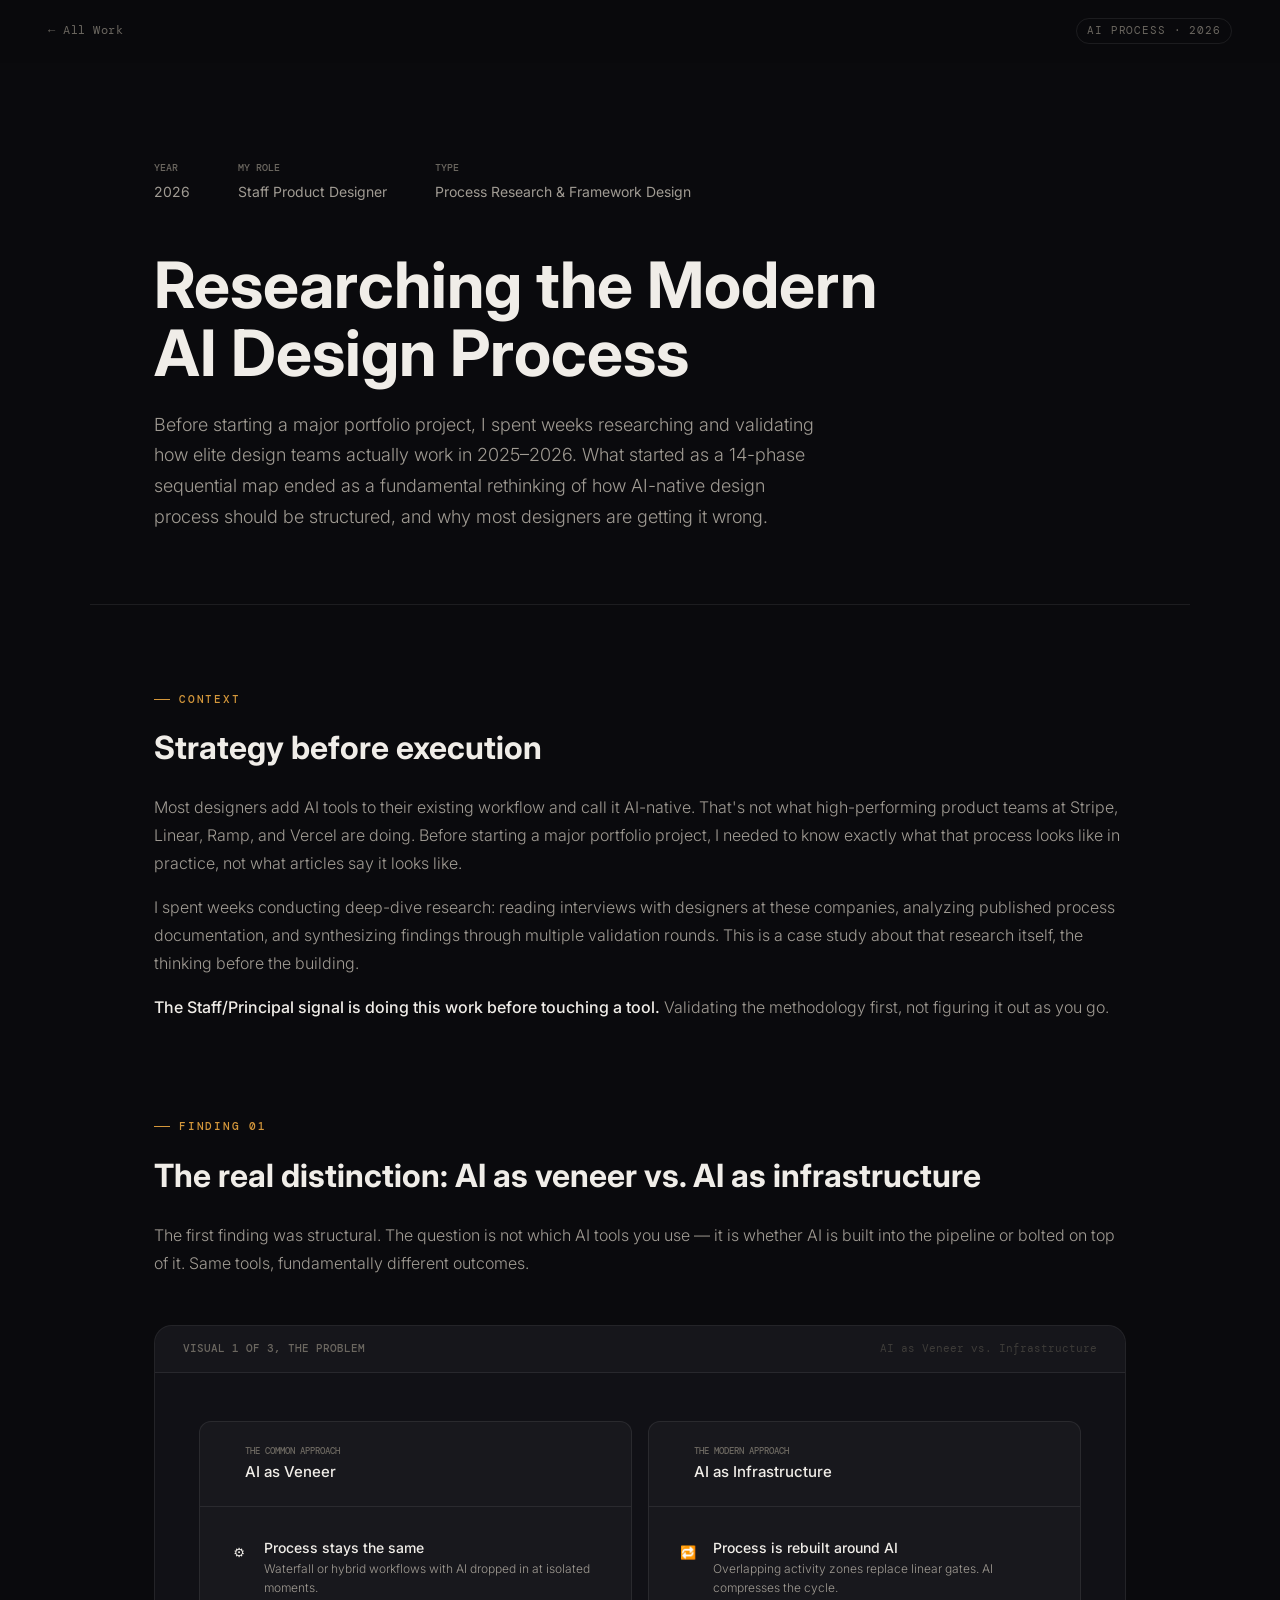
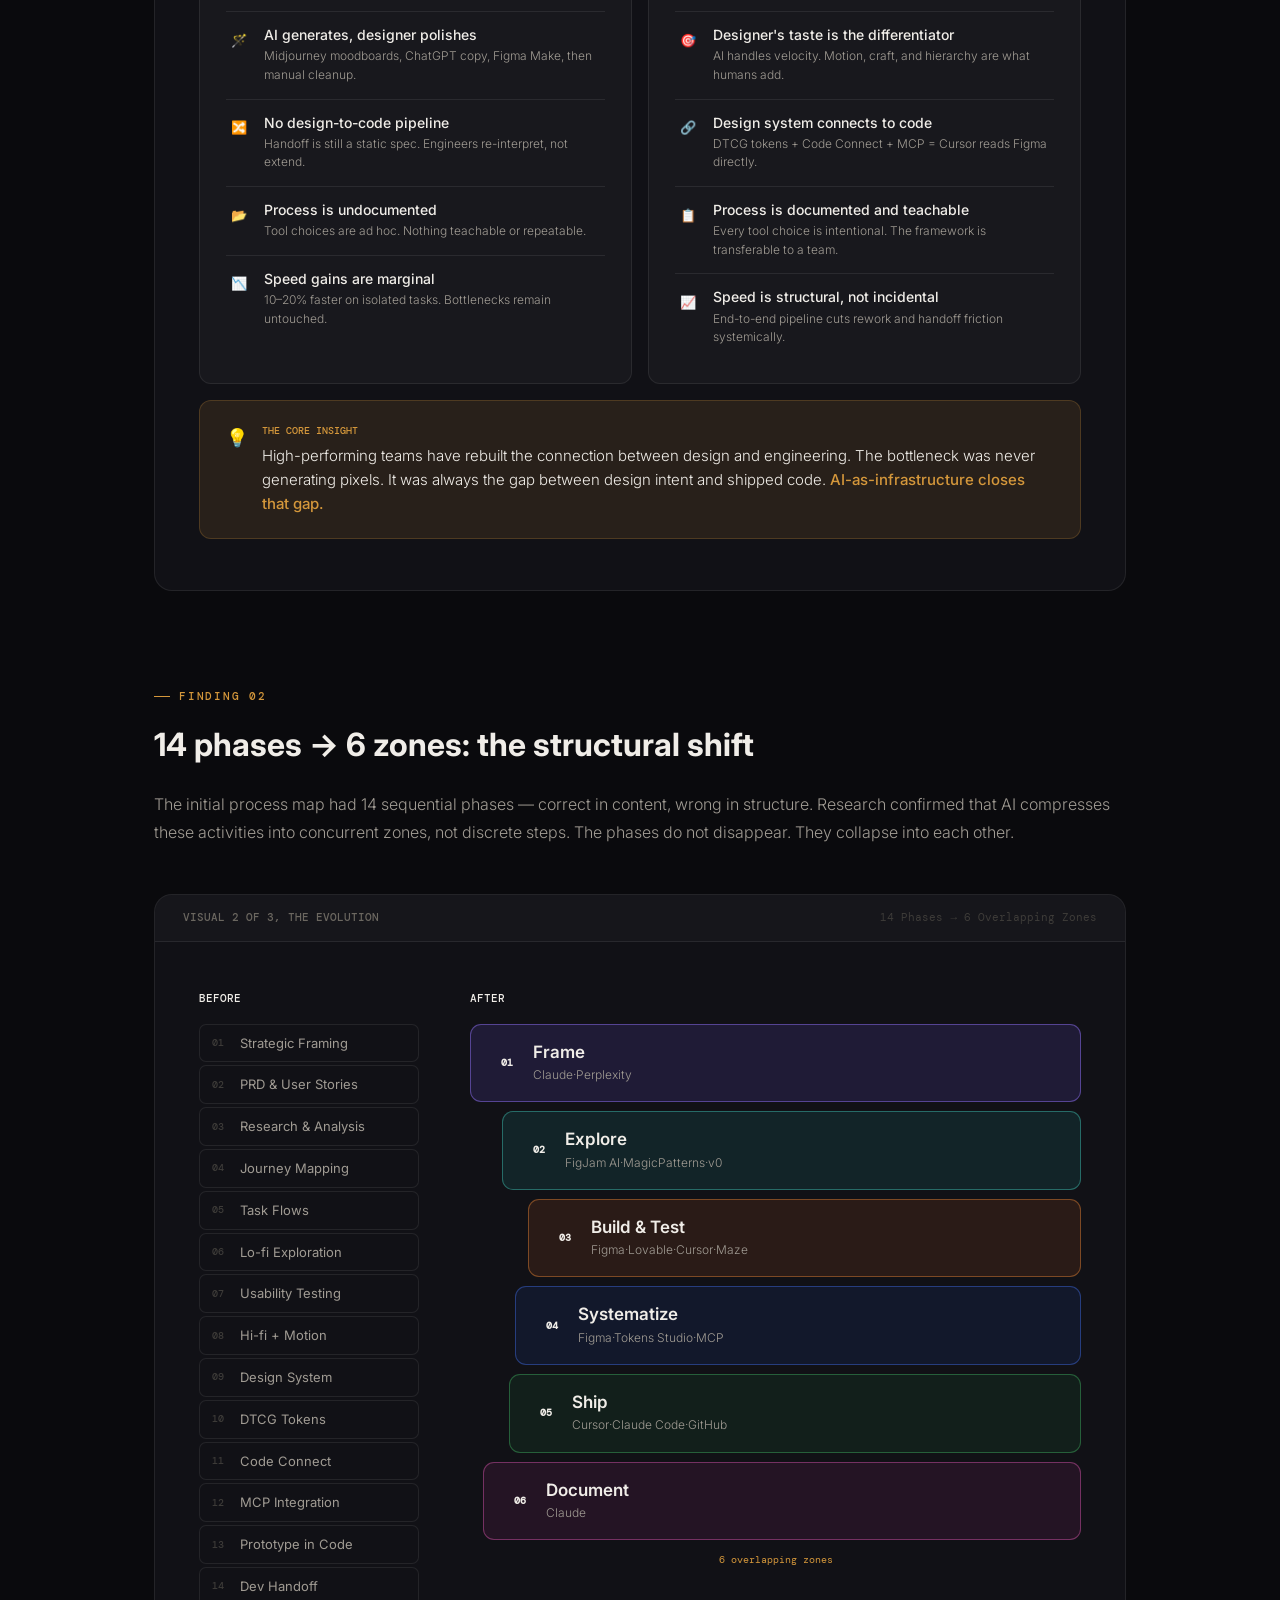
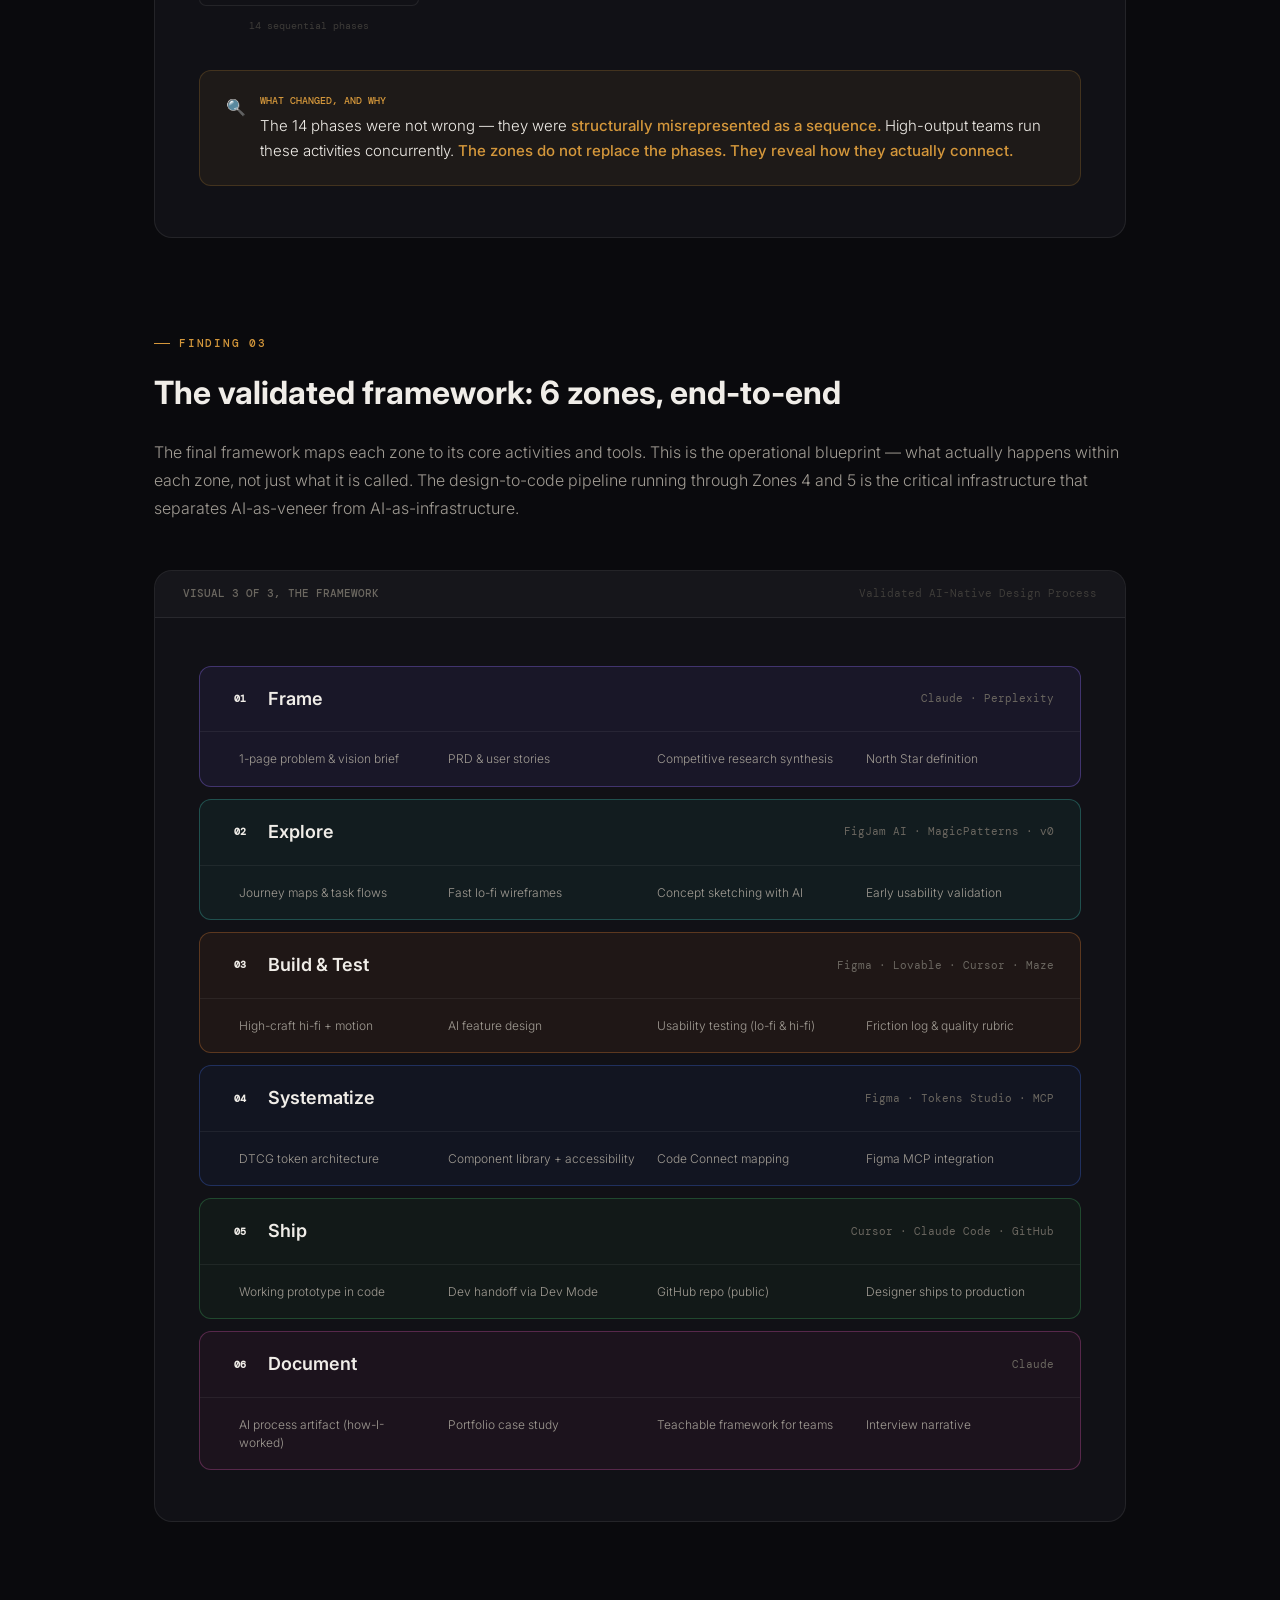
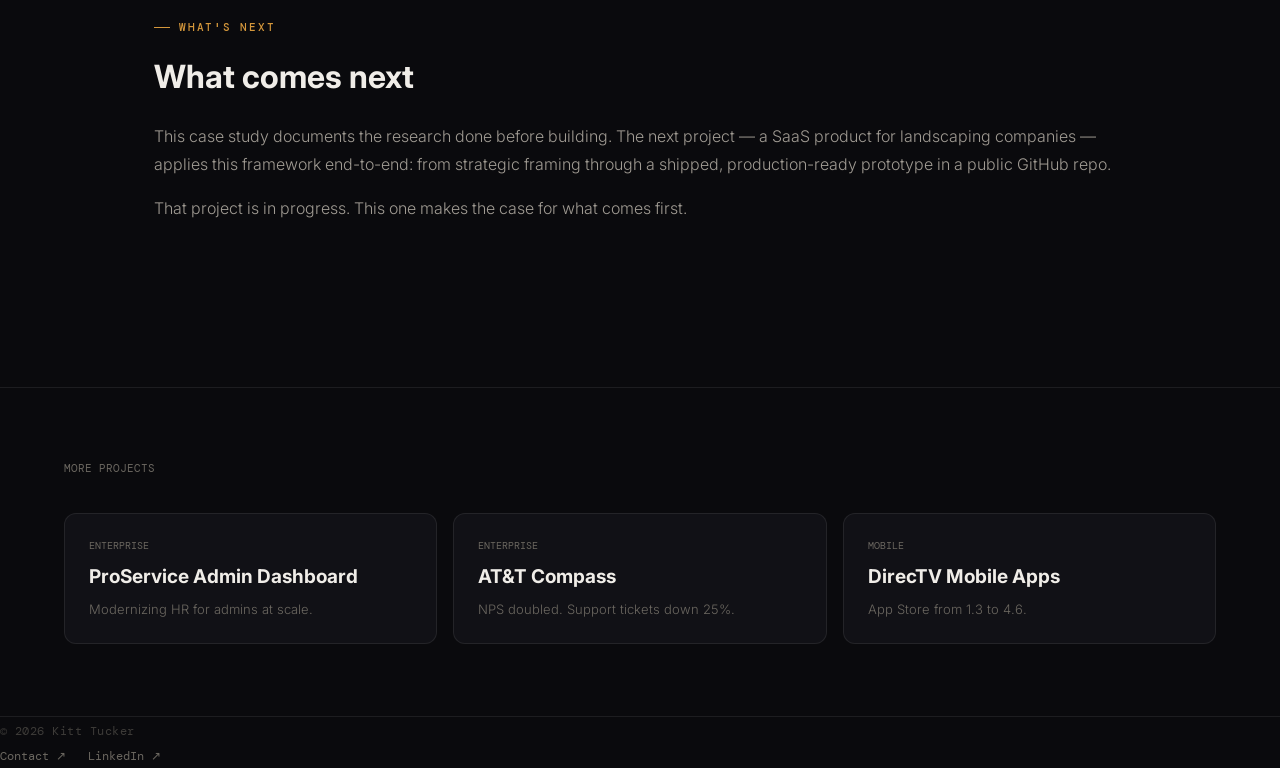
==== commit eeea36fb: "Update ai-process.html" ====
--- a/ai-process.html
+++ b/ai-process.html
@@ -4,8 +4,8 @@
 <meta charset="UTF-8">
 <meta name="viewport" content="width=device-width, initial-scale=1.0">
 <title>Researching the Modern AI Design Process | Kitt Tucker</title>
-<meta name="description" content="Before starting a major portfolio project, I validated how elite teams at Stripe, Linear, Ramp, and Vercel actually work,  and reshaped my entire methodology.">
-<link rel="stylesheet" href="style.css">
+<meta name="description" content="Before starting a major portfolio project, Before building a SaaS product from scratch, I mapped the AI design process. 14 sequential phases became 6 overlapping zones. The research became the artifact.">
+<link rel="stylesheet" href="css/style.css">
 <style>
 
 /* ─── HERO ─── */
@@ -404,9 +404,9 @@
     <!-- CONTEXT -->
     <div class="cs-section reveal">
       <div class="eyebrow">Context</div>
-      <h2 class="cs-section-title">The right question before the first pixel</h2>
+      <h2 class="cs-section-title">Strategy before execution</h2>
       <div class="cs-body">
-        <p>Most designers add AI tools to their existing workflow and call it "AI-native." That's not what elite teams at Stripe, Linear, Ramp, and Vercel are doing. Before starting a major portfolio project demonstrating modern AI design process, I needed to know exactly what that process actually looks like in practice,  not what articles say it looks like.</p>
+        <p>Most designers add AI tools to their existing workflow and call it AI-native. That's not what high-performing product teams at Stripe, Linear, Ramp, and Vercel are doing. Before starting a major portfolio project, I needed to know exactly what that process looks like in practice, not what articles say it looks like.</p>
         <p>I spent weeks conducting deep-dive research: reading interviews with designers at these companies, analyzing published process documentation, and synthesizing findings through multiple validation rounds. This is a case study about that research itself,  the thinking before the building.</p>
         <p><strong>The Staff/Principal signal is doing this work before touching a tool.</strong> Validating the methodology first, not figuring it out as you go.</p>
       </div>
@@ -417,7 +417,7 @@
       <div class="eyebrow">Finding 01</div>
       <h2 class="cs-section-title">The real distinction: AI as veneer vs. AI as infrastructure</h2>
       <div class="cs-body">
-        <p>The first major finding from the research was structural. The question isn't which AI tools you use,  it's whether AI is integrated into the pipeline or layered on top of it. These are fundamentally different approaches with different outcomes.</p>
+        <p>The first finding was structural. The question is not which AI tools you use — it is whether AI is built into the pipeline or bolted on top of it. Same tools, fundamentally different outcomes.</p>
       </div>
 
       <div class="visual-embed">
@@ -462,7 +462,7 @@
               <div class="v1-col-header">
                 <div class="v1-dot"></div>
                 <div>
-                  <div class="v1-col-sublabel">The Elite Team Approach</div>
+                  <div class="v1-col-sublabel">The Modern Approach</div>
                   <div class="v1-col-title">AI as Infrastructure</div>
                 </div>
               </div>
@@ -494,7 +494,7 @@
             <div class="v1-insight-icon">💡</div>
             <div>
               <div class="v1-insight-label">The Core Insight</div>
-              <p class="v1-insight-text">Elite teams aren't just <strong>using AI tools</strong>,  they've rebuilt how design and engineering connect. The bottleneck was never generating pixels. It was always the gap between design intent and shipped code. <strong>AI-as-infrastructure closes that gap.</strong></p>
+              <p class="v1-insight-text">High-performing teams have rebuilt the connection between design and engineering. The bottleneck was never generating pixels. It was always the gap between design intent and shipped code. <strong>AI-as-infrastructure closes that gap.</strong></p>
             </div>
           </div>
         </div>
@@ -506,7 +506,7 @@
       <div class="eyebrow">Finding 02</div>
       <h2 class="cs-section-title">14 phases → 6 zones: the structural shift</h2>
       <div class="cs-body">
-        <p>The initial process map had 14 sequential phases,  correct in content but wrong in structure. Research into how Stripe, Linear, Ramp, and Vercel actually work confirmed that AI compresses these activities into concurrent zones, not discrete steps. The phases don't disappear; they collapse into each other.</p>
+        <p>The initial process map had 14 sequential phases — correct in content, wrong in structure. Research confirmed that AI compresses these activities into concurrent zones, not discrete steps. The phases do not disappear. They collapse into each other.</p>
       </div>
 
       <div class="visual-embed">
@@ -553,7 +553,7 @@
             <div class="v2-insight-icon">🔍</div>
             <div>
               <div class="v2-insight-label">What changed,  and why</div>
-              <p class="v2-insight-text">The 14 phases weren't wrong,  they were <strong>structurally misrepresented as a sequence.</strong> Research confirmed elite teams run these activities concurrently. <strong>The zones don't replace the phases,  they reveal how they connect.</strong></p>
+              <p class="v2-insight-text">The 14 phases were not wrong — they were <strong>structurally misrepresented as a sequence.</strong> High-output teams run these activities concurrently. <strong>The zones do not replace the phases. They reveal how they actually connect.</strong></p>
             </div>
           </div>
         </div>
@@ -565,7 +565,7 @@
       <div class="eyebrow">Finding 03</div>
       <h2 class="cs-section-title">The validated framework: 6 zones, end-to-end</h2>
       <div class="cs-body">
-        <p>The final framework maps each zone to its core activities and tools. This is the operational blueprint,  what actually happens within each zone, not just what it's called. The design-to-code pipeline running through Zones 4 and 5 is the critical infrastructure that separates AI-as-veneer from AI-as-infrastructure.</p>
+        <p>The final framework maps each zone to its core activities and tools. This is the operational blueprint — what actually happens within each zone, not just what it is called. The design-to-code pipeline running through Zones 4 and 5 is the critical infrastructure that separates AI-as-veneer from AI-as-infrastructure.</p>
       </div>
 
       <div class="visual-embed">
@@ -668,10 +668,10 @@
     <!-- CLOSING -->
     <div class="cs-section reveal">
       <div class="eyebrow">What's Next</div>
-      <h2 class="cs-section-title">This framework is now being executed</h2>
+      <h2 class="cs-section-title">What comes next</h2>
       <div class="cs-body">
-        <p>This case study documents the research and validation work done before building. The next project,  a SaaS application for landscaping companies,  applies this framework end-to-end, from strategic framing through a shipped, production-ready prototype in a public GitHub repo.</p>
-        <p>That project is in progress. This one already demonstrates the most important signal for Staff/Principal roles: <strong>doing the strategic groundwork before touching a tool.</strong></p>
+        <p>This case study documents the research done before building. The next project — a SaaS product for landscaping companies — applies this framework end-to-end: from strategic framing through a shipped, production-ready prototype in a public GitHub repo.</p>
+        <p>That project is in progress. This one makes the case for what comes first.</p>
       </div>
     </div>
 
@@ -709,6 +709,6 @@
   </ul>
 </footer>
 
-<script src="main.js"></script>
+<script src="js/main.js"></script>
 </body>
 </html>
--- a/css/style.css
+++ b/css/style.css
@@ -0,0 +1,87 @@
+@import url('https://fonts.googleapis.com/css2?family=Inter:wght@300;400;500;600;700&family=DM+Mono:wght@400;500&display=swap');
+
+*, *::before, *::after { box-sizing: border-box; margin: 0; padding: 0; }
+
+:root {
+  --bg:           #0A0A0D;
+  --surface:      #111116;
+  --surface-2:    #17171E;
+  --border:       rgba(255,255,255,0.08);
+  --border-hover: rgba(255,255,255,0.16);
+  --text-1:  #F0EDE8;
+  --text-2:  #A09B93;
+  --text-3:  #6B6760;
+  --text-4:  #3E3C39;
+  --gold:      #D4973B;
+  --gold-dim:  rgba(212,151,59,0.12);
+  --gold-glow: rgba(212,151,59,0.05);
+  --font-sans: 'Inter', system-ui, sans-serif;
+  --font-mono: 'DM Mono', 'Courier New', monospace;
+  --radius-sm: 8px;
+  --radius-md: 12px;
+  --radius-lg: 18px;
+  --ease-out:  cubic-bezier(0.16, 1, 0.3, 1);
+  --max-w:     1100px;
+}
+
+html { scroll-behavior: smooth; -webkit-font-smoothing: antialiased; }
+body { background: var(--bg); color: var(--text-1); font-family: var(--font-sans); font-size: 16px; line-height: 1.6; overflow-x: hidden; }
+img { display: block; max-width: 100%; }
+a { color: inherit; text-decoration: none; }
+
+/* CONTAINER */
+.container {
+  max-width: var(--max-w);
+  margin: 0 auto;
+  padding: 0 clamp(20px, 4vw, 48px);
+}
+
+/* NAV */
+.nav {
+  position: fixed; top: 0; left: 0; right: 0; z-index: 100;
+  padding: 18px clamp(20px, 4vw, 48px);
+  display: flex; align-items: center; justify-content: space-between;
+  background: rgba(10,10,13,0.85);
+  backdrop-filter: blur(20px); -webkit-backdrop-filter: blur(20px);
+  border-bottom: 1px solid transparent;
+  transition: border-color 0.3s;
+  transform: translateY(-100%); opacity: 0;
+  animation: navReveal 0.7s var(--ease-out) 0.15s forwards;
+  max-width: 100%;
+}
+.nav-inner { max-width: var(--max-w); margin: 0 auto; width: 100%; display: flex; align-items: center; justify-content: space-between; }
+.nav.scrolled { border-color: var(--border); }
+@keyframes navReveal { to { transform: translateY(0); opacity: 1; } }
+
+.nav-logo { font-family: var(--font-mono); font-size: 13px; font-weight: 500; letter-spacing: 0.04em; color: var(--text-1); transition: color 0.2s; }
+.nav-logo:hover { color: var(--gold); }
+.nav-links { display: flex; align-items: center; gap: clamp(18px, 2.5vw, 32px); list-style: none; }
+.nav-links a { font-size: 13px; color: var(--text-2); transition: color 0.2s; display: flex; align-items: center; gap: 4px; }
+.nav-links a:hover { color: var(--text-1); }
+.nav-arrow { font-size: 10px; opacity: 0.5; }
+.nav-back { font-family: var(--font-mono); font-size: 12px; color: var(--text-3); letter-spacing: 0.04em; display: flex; align-items: center; gap: 7px; transition: color 0.2s; }
+.nav-back:hover { color: var(--text-1); }
+.nav-tag { font-family: var(--font-mono); font-size: 11px; color: var(--text-3); letter-spacing: 0.08em; text-transform: uppercase; padding: 3px 10px; border: 1px solid var(--border); border-radius: 20px; }
+
+.page { padding-top: 60px; }
+
+/* SCROLL REVEAL */
+.reveal { opacity: 0; transform: translateY(24px); transition: opacity 0.65s var(--ease-out), transform 0.65s var(--ease-out); }
+.reveal.visible { opacity: 1; transform: translateY(0); }
+.reveal-delay-1 { transition-delay: 0.08s; }
+.reveal-delay-2 { transition-delay: 0.16s; }
+.reveal-delay-3 { transition-delay: 0.24s; }
+
+/* UTILITY */
+.eyebrow { display: inline-flex; align-items: center; gap: 9px; font-family: var(--font-mono); font-size: 11px; letter-spacing: 0.16em; text-transform: uppercase; color: var(--gold); font-weight: 500; margin-bottom: 14px; }
+.eyebrow::before { content: ''; display: block; width: 16px; height: 1px; background: var(--gold); flex-shrink: 0; }
+.section-label { font-family: var(--font-mono); font-size: 11px; letter-spacing: 0.16em; text-transform: uppercase; color: var(--text-3); font-weight: 500; margin-bottom: 18px; }
+.divider { width: 100%; height: 1px; background: var(--border); margin: clamp(36px, 4.5vw, 56px) 0; }
+
+/* FOOTER */
+.footer { border-top: 1px solid var(--border); }
+.footer-inner { max-width: var(--max-w); margin: 0 auto; padding: clamp(28px, 3.5vw, 44px) clamp(20px, 4vw, 48px); display: flex; align-items: center; justify-content: space-between; flex-wrap: wrap; gap: 12px; }
+.footer-copy { font-family: var(--font-mono); font-size: 12px; color: var(--text-4); letter-spacing: 0.04em; }
+.footer-links { display: flex; gap: 22px; list-style: none; }
+.footer-links a { font-family: var(--font-mono); font-size: 12px; color: var(--text-3); transition: color 0.2s; }
+.footer-links a:hover { color: var(--text-1); }
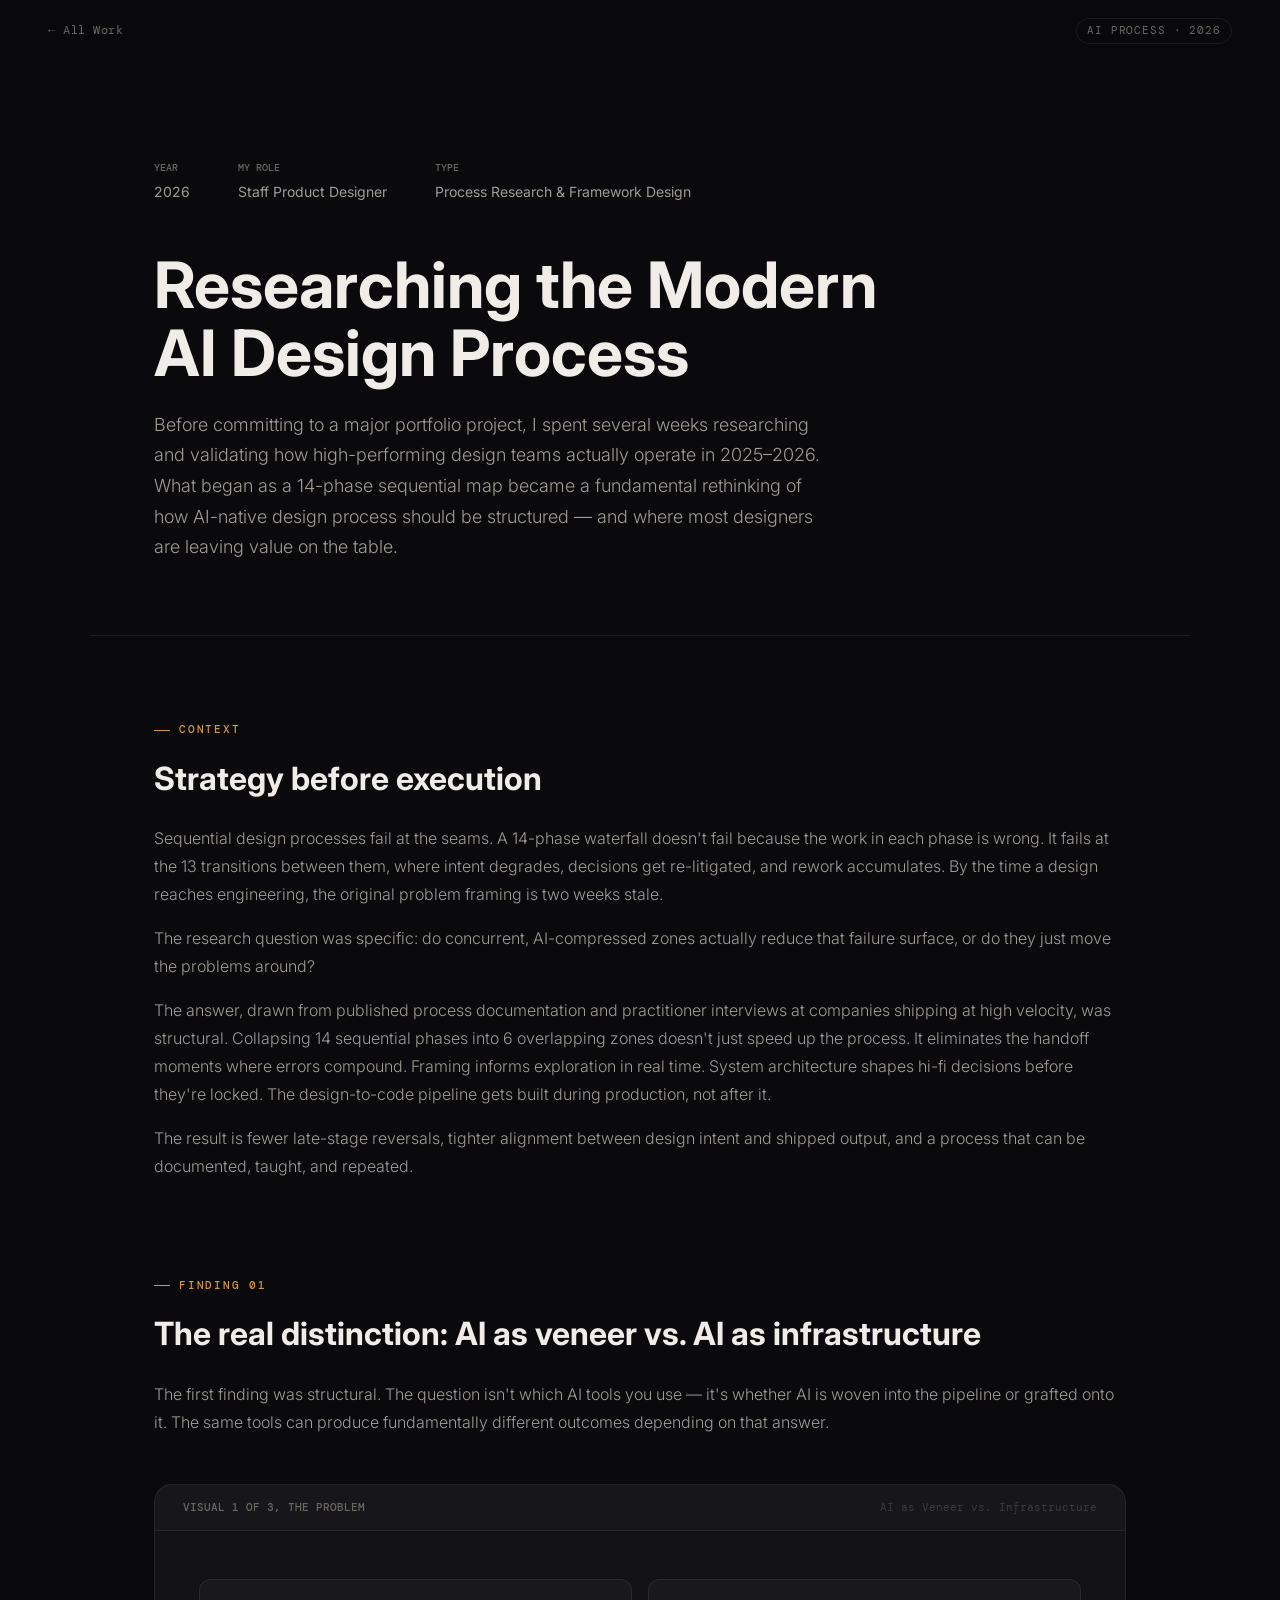
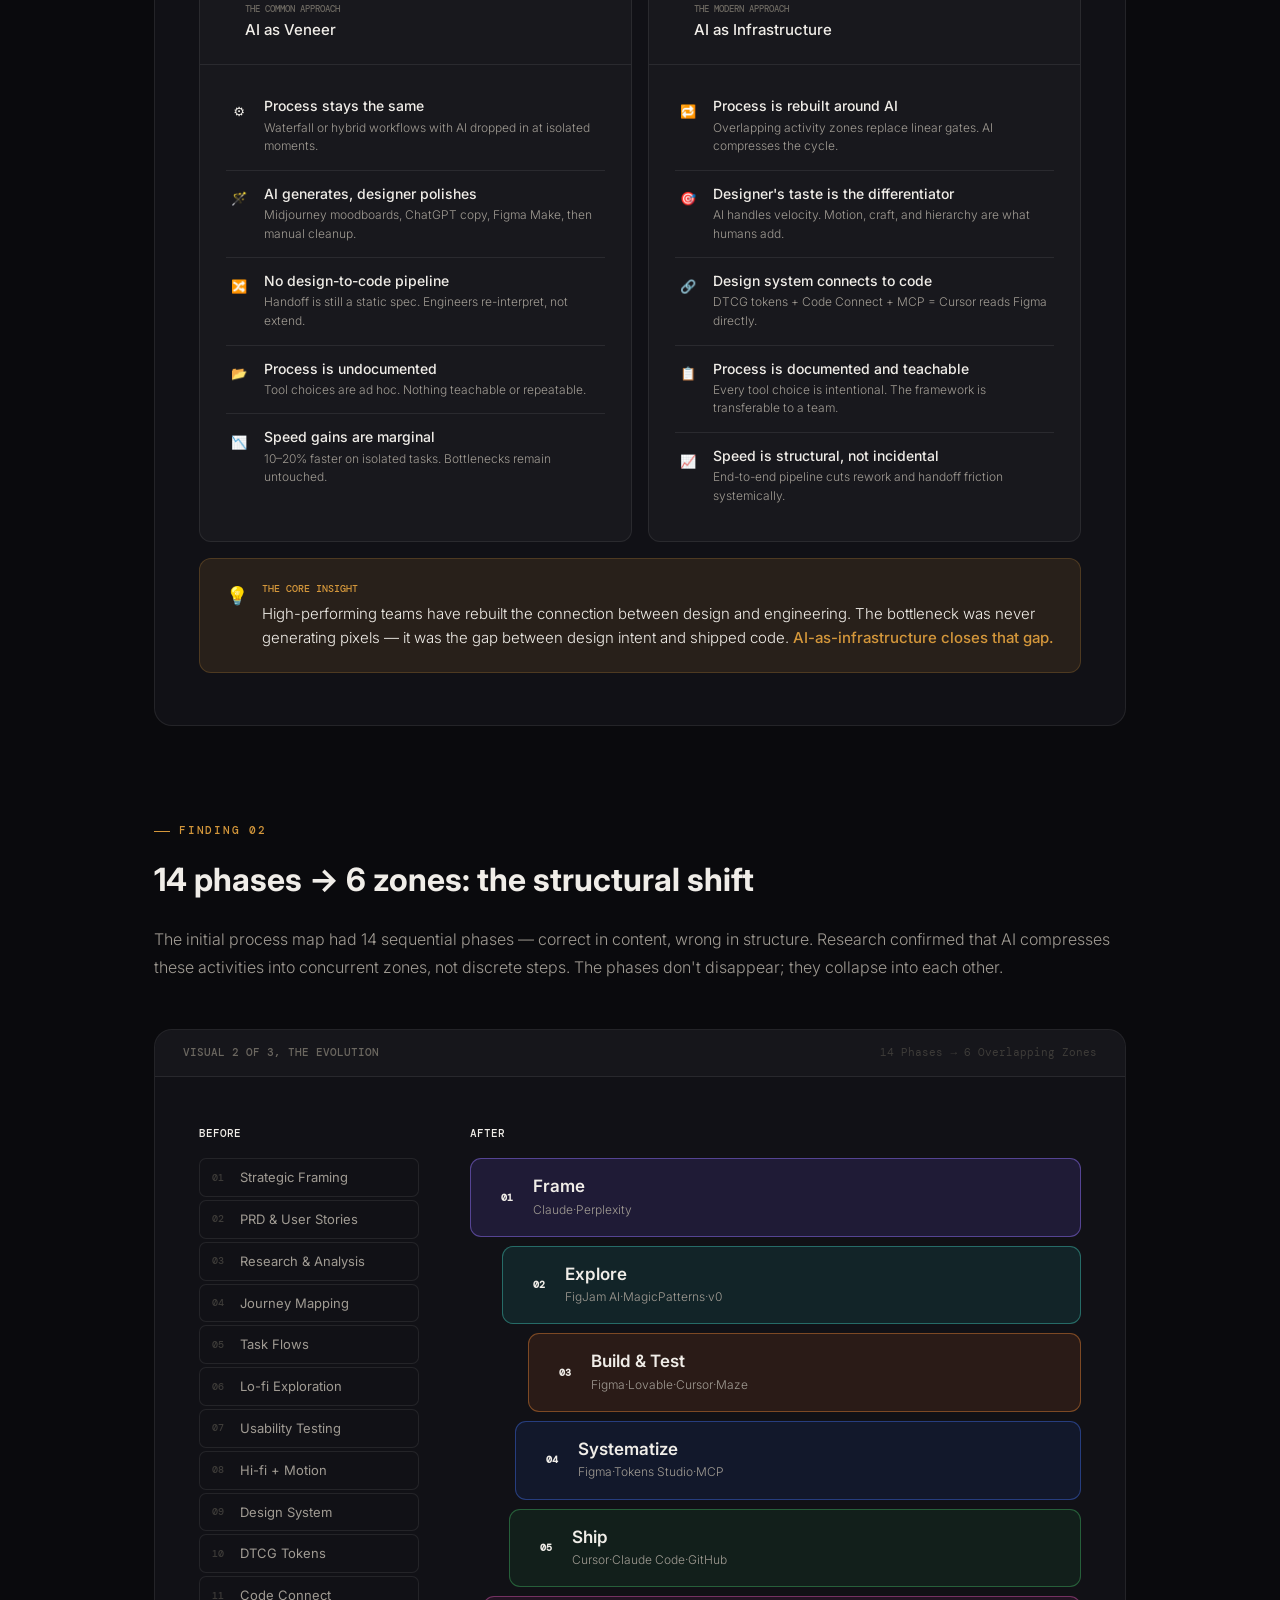
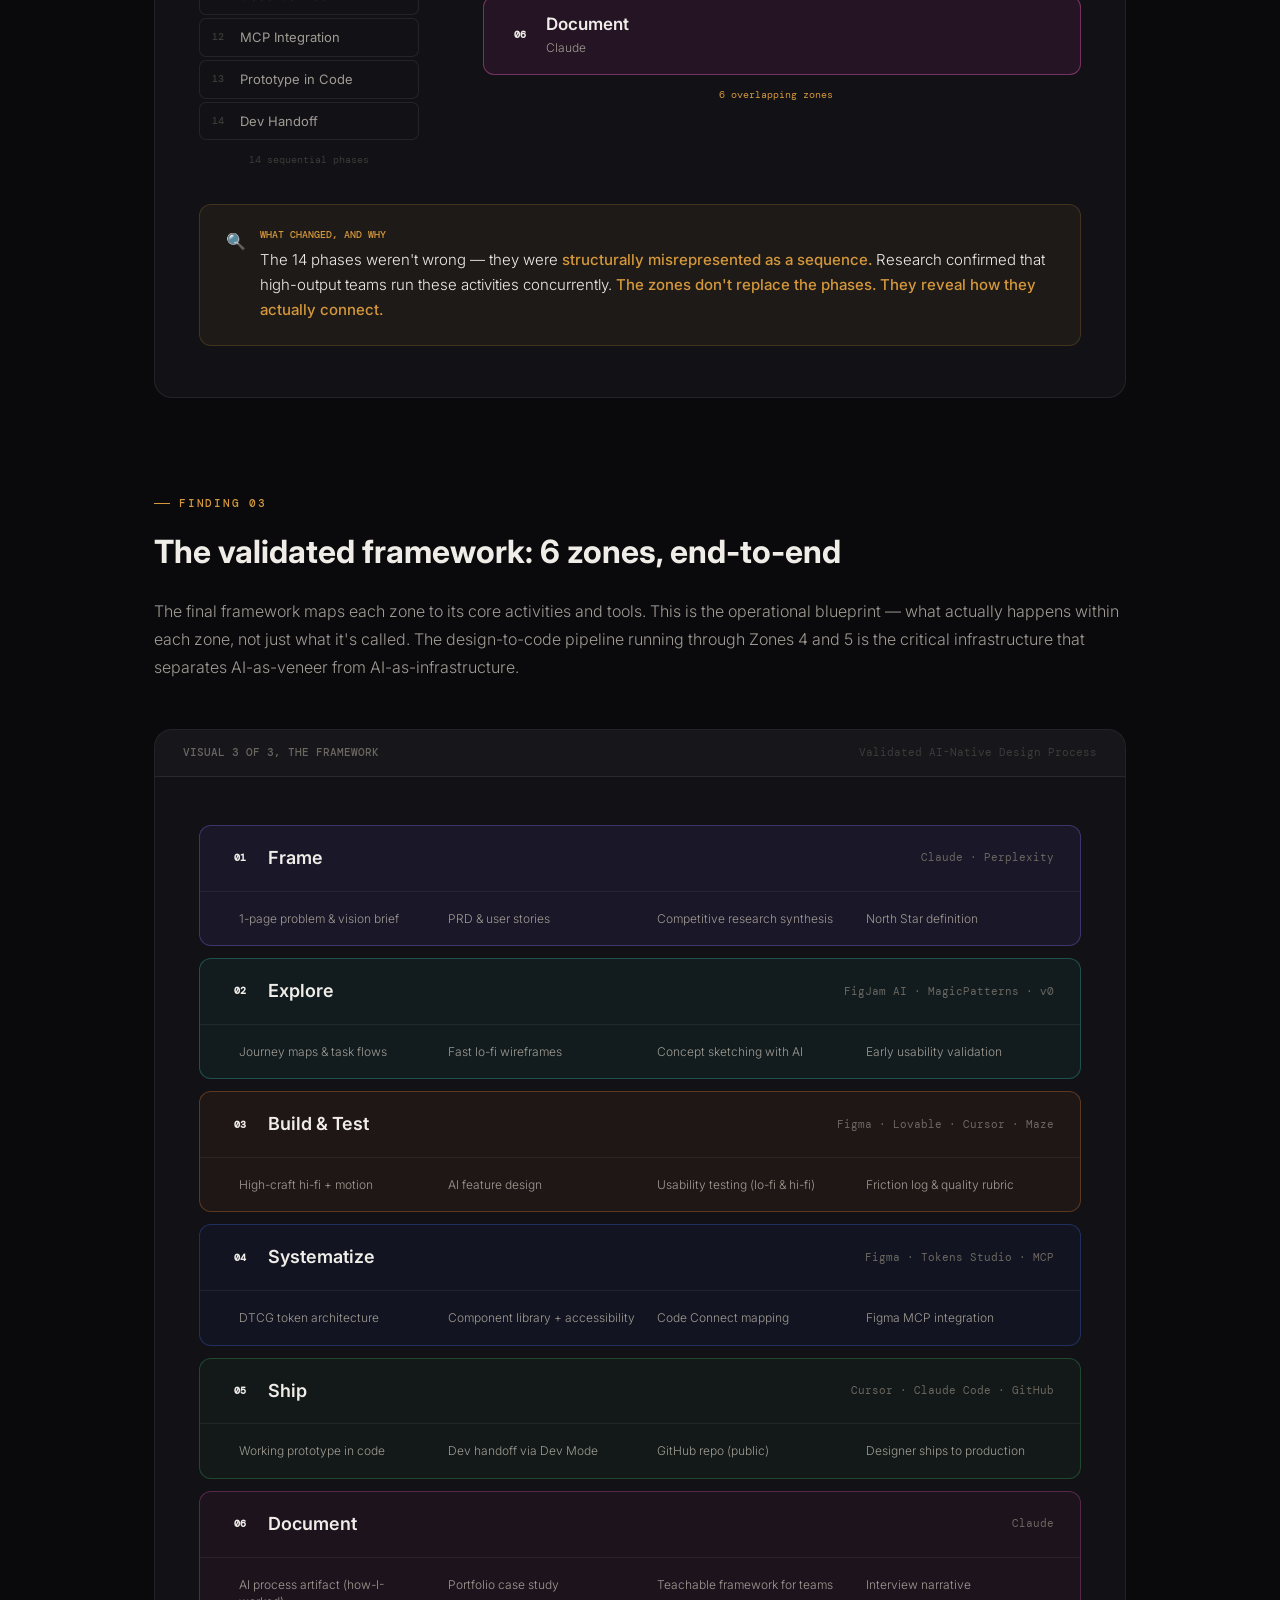
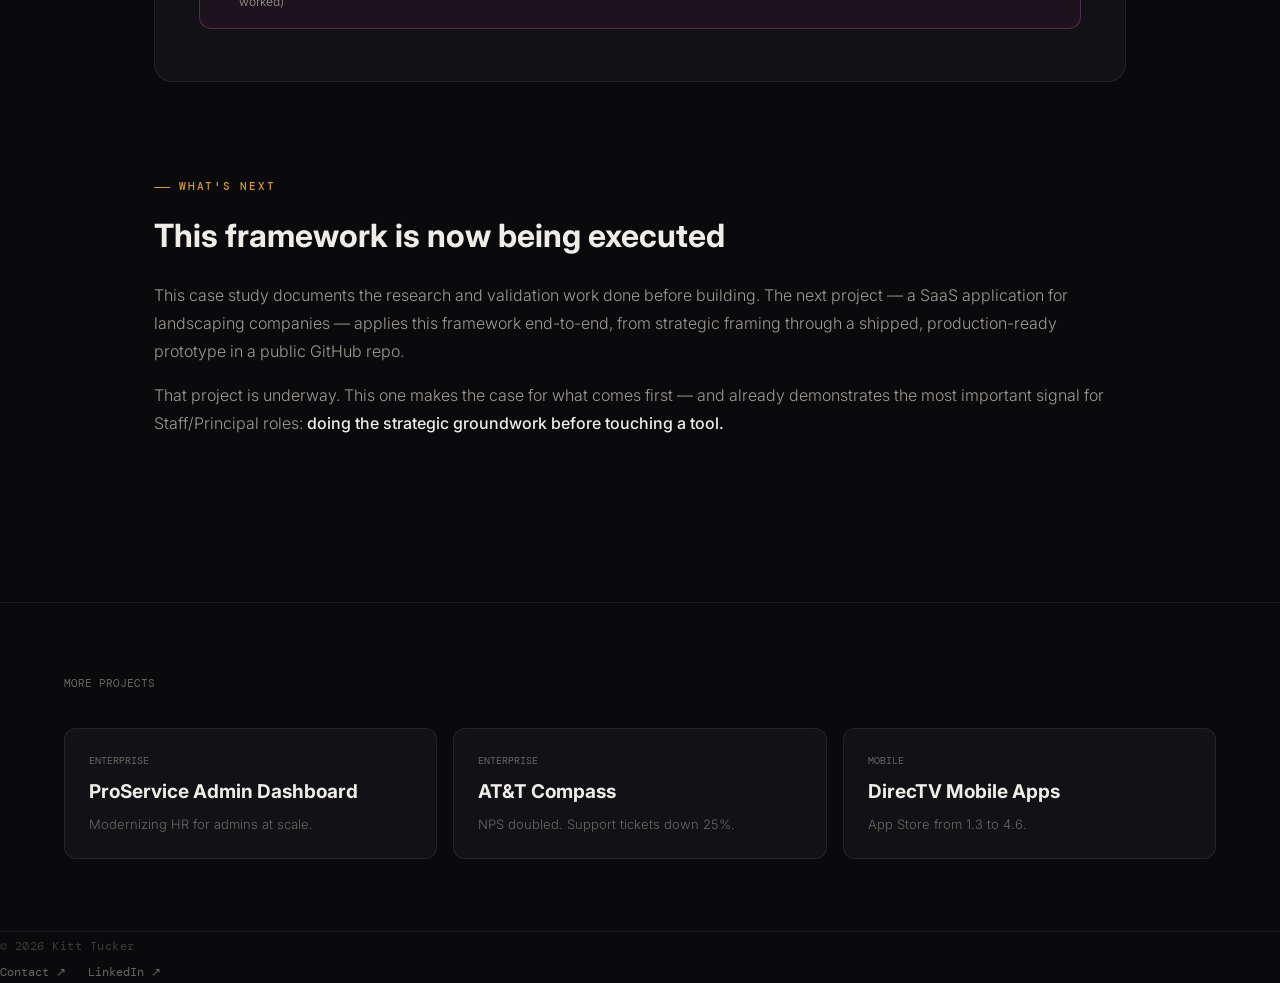
==== commit 85056d36: "Update ai-process.html" ====
--- a/ai-process.html
+++ b/ai-process.html
@@ -1,714 +1 @@
-<!DOCTYPE html>
-<html lang="en">
-<head>
-<meta charset="UTF-8">
-<meta name="viewport" content="width=device-width, initial-scale=1.0">
-<title>Researching the Modern AI Design Process | Kitt Tucker</title>
-<meta name="description" content="Before starting a major portfolio project, Before building a SaaS product from scratch, I mapped the AI design process. 14 sequential phases became 6 overlapping zones. The research became the artifact.">
-<link rel="stylesheet" href="css/style.css">
-<style>
-
-/* ─── HERO ─── */
-.cs-hero { max-width: 1100px; margin: 0 auto;
-  padding: clamp(64px,8vw,100px) clamp(24px,5vw,64px) clamp(48px,6vw,72px);
-  border-bottom: 1px solid var(--border);
-}
-
-.cs-meta-row {
-  display:flex; gap:clamp(24px,4vw,48px);
-  margin-bottom:clamp(32px,4vw,48px); flex-wrap:wrap;
-}
-.cs-meta-label {
-  font-family:var(--font-mono); font-size:10px;
-  letter-spacing:0; text-transform:uppercase;
-  color:var(--text-3); font-weight:500; margin-bottom:5px;
-}
-.cs-meta-value { font-size:14px; color:var(--text-2); }
-
-.cs-headline {
-  font-family:var(--font-sans);
-  font-size:clamp(32px,5.5vw,64px);
-  font-weight:700; letter-spacing:0; line-height:1.05;
-  color:var(--text-1); margin-bottom:clamp(16px,2vw,24px);
-  max-width:900px; 
-}
-.cs-intro {
-  font-size:clamp(15px,1.7vw,18px); color:var(--text-2);
-  line-height:1.7; max-width:680px; font-weight:300;
-}
-
-/* ─── CONTENT WRAPPER ─── */
-.cs-content {
-  max-width: 1100px; margin:0 auto;
-  padding:clamp(48px,6vw,80px) clamp(24px,5vw,64px);
-}
-.cs-section { margin-bottom:clamp(56px,7vw,88px); }
-
-.cs-section-title {
-  font-family:var(--font-sans);
-  font-size:clamp(22px,2.8vw,32px);
-  font-weight:700; color:var(--text-1);
-  letter-spacing:0;
-  margin-bottom:clamp(14px,1.8vw,20px);
-}
-.cs-body {
-  font-size:clamp(14px,1.5vw,16px);
-  color:var(--text-2); line-height:1.75; font-weight:300;
-}
-.cs-body p+p { margin-top:1em; }
-.cs-body strong { color:var(--text-1); font-weight:500; }
-
-/* ─── VISUAL EMBED WRAPPER ─── */
-.visual-embed {
-  margin: clamp(32px,4vw,48px) 0;
-  border:1px solid var(--border);
-  border-radius:var(--radius-lg);
-  overflow:hidden;
-  background:var(--surface);
-}
-
-.visual-label {
-  display:flex; align-items:center; justify-content:space-between;
-  padding:14px clamp(18px,2.5vw,28px);
-  border-bottom:1px solid var(--border);
-  background:rgba(255,255,255,0.02);
-}
-.visual-label-text {
-  font-family:var(--font-mono); font-size:11px;
-  letter-spacing:0; text-transform:uppercase;
-  color:var(--text-3); font-weight:500;
-}
-.visual-label-num {
-  font-family:var(--font-mono); font-size:11px;
-  color:var(--text-4); letter-spacing:0;
-}
-
-.visual-inner {
-  padding:clamp(28px,4vw,48px) clamp(24px,4vw,44px) clamp(32px,4vw,52px);
-}
-
-/* ─────────────────────────────────────────
-   VISUAL 1,  THE PROBLEM
-───────────────────────────────────────── */
-.v1-grid {
-  display:grid; grid-template-columns:1fr 1fr; gap:16px;
-  margin-bottom:16px;
-}
-@media(max-width:640px){.v1-grid{ grid-template-columns:1fr; } }
-
-.v1-col {
-  background:rgba(255,255,255,0.03);
-  border:1px solid var(--border); border-radius:12px; overflow:hidden;
-}
-.v1-col-header {
-  padding:clamp(16px,2vw,22px) clamp(18px,2.5vw,26px);
-  border-bottom:1px solid var(--border);
-  display:flex; align-items:center; gap:10px;
-}
-.v1-dot { width:9px; height:9px; border-radius:50%; flex-shrink:0; }
-.v1-veneer.v1-dot { background:#C85A4A; }
-.v1-infra.v1-dot { background:#5BAA7E; }
-.v1-col-sublabel {
-  font-family:var(--font-mono); font-size:9px;
-  letter-spacing:0; text-transform:uppercase;
-  color:var(--text-3); font-weight:500; margin-bottom:2px;
-}
-.v1-col-title { font-size:clamp(13px,1.4vw,15px); font-weight:500; }
-.v1-veneer.v1-col-title { color:#D4726A; }
-.v1-infra.v1-col-title { color:#6DBF96; }
-.v1-col-body {
-  padding:clamp(12px,1.5vw,18px) clamp(18px,2.5vw,26px) clamp(16px,2vw,22px);
-}
-.v1-item {
-  display:flex; gap:12px; padding:clamp(10px,1.2vw,14px) 0;
-  border-bottom:1px solid var(--border); align-items:flex-start;
-}
-.v1-item:last-child { border-bottom:none; }
-.v1-icon {
-  width:26px; height:26px; border-radius:6px;
-  display:flex; align-items:center; justify-content:center;
-  flex-shrink:0; font-size:13px; margin-top:1px;
-}
-.v1-veneer.v1-icon { background:rgba(200,90,74,0.12); }
-.v1-infra.v1-icon { background:rgba(91,170,126,0.12); }
-.v1-item-title {
-  font-size:clamp(12px,1.3vw,14px); font-weight:500;
-  color:var(--text-1); line-height:1.3; margin-bottom:3px;
-}
-.v1-item-desc {
-  font-size:clamp(11px,1.2vw,12px); color:var(--text-2);
-  line-height:1.55; font-weight:300;
-}
-
-.v1-insight {
-  background:var(--gold-dim); border:1px solid rgba(212,151,59,0.22);
-  border-radius:12px;
-  padding:clamp(16px,2vw,22px) clamp(18px,2.5vw,26px);
-  display:flex; gap:14px; align-items:flex-start;
-}
-.v1-insight-icon { font-size:18px; flex-shrink:0; margin-top:1px; }
-.v1-insight-label {
-  font-family:var(--font-mono); font-size:10px;
-  letter-spacing:0; text-transform:uppercase;
-  color:var(--gold); font-weight:500; margin-bottom:5px;
-}
-.v1-insight-text {
-  font-size:clamp(13px,1.4vw,15px); color:var(--text-1);
-  line-height:1.6; font-weight:300;
-}
-.v1-insight-text strong { color:var(--gold); font-weight:500; }
-
-/* ─────────────────────────────────────────
-   VISUAL 2,  THE EVOLUTION
-───────────────────────────────────────── */
-.v2-comparison {
-  display:grid; grid-template-columns:220px 1fr;
-  gap:clamp(24px,4vw,56px); align-items:start;
-}
-@media(max-width:700px){.v2-comparison{ grid-template-columns:1fr; gap:36px; } }
-
-.v2-col-label {
-  font-family:var(--font-mono); font-size:11px;
-  letter-spacing:0; text-transform:uppercase; font-weight:500;
-  margin-bottom:16px;
-}
-.v2-before.v2-col-label { color:var(--text-3); }
-.v2-after.v2-col-label { color:var(--gold); }
-
-.v2-phase-list { display:flex; flex-direction:column; gap:3px; }
-.v2-phase-item {
-  display:flex; align-items:center; gap:10px;
-  padding:8px 12px; background:var(--surface);
-  border:1px solid var(--border); border-radius:7px;
-}
-.v2-phase-num {
-  font-family:var(--font-mono); font-size:10px;
-  color:var(--text-4); font-weight:500; min-width:18px;
-}
-.v2-phase-name { font-size:clamp(11px,1.2vw,13px); color:var(--text-2); }
-.v2-before-footer {
-  margin-top:12px; font-family:var(--font-mono);
-  font-size:10px; color:var(--text-4); text-align:center;
-}
-.v2-after-footer {
-  margin-top:12px; font-family:var(--font-mono);
-  font-size:10px; color:var(--gold); text-align:center;
-}
-
-.v2-zones { display:flex; flex-direction:column; gap:9px; }
-
-.v2-zone:nth-child(1){ margin-left:0; }
-.v2-zone:nth-child(2){ margin-left:clamp(14px,2.5vw,36px); }
-.v2-zone:nth-child(3){ margin-left:clamp(28px,4.5vw,64px); }
-.v2-zone:nth-child(4){ margin-left:clamp(22px,3.5vw,50px); }
-.v2-zone:nth-child(5){ margin-left:clamp(16px,3vw,44px); }
-.v2-zone:nth-child(6){ margin-left:clamp(6px,1vw,16px); }
-
-.v2-zone {
-  border-radius:11px; border-width:1px; border-style:solid;
-  padding:clamp(12px,1.5vw,17px) clamp(16px,2.2vw,24px);
-  display:flex; align-items:center; gap:14px;
-}
-.v2-z1{ background:rgba(100,80,200,0.18); border-color:rgba(140,110,240,0.5); }
-.v2-z2{ background:rgba(30,130,120,0.18); border-color:rgba(60,180,165,0.5); }
-.v2-z3{ background:rgba(160,80,30,0.18);  border-color:rgba(210,120,50,0.5); }
-.v2-z4{ background:rgba(30,60,140,0.18);  border-color:rgba(60,100,210,0.5); }
-.v2-z5{ background:rgba(30,100,50,0.18);  border-color:rgba(60,160,90,0.5); }
-.v2-z6{ background:rgba(130,40,100,0.18); border-color:rgba(200,80,160,0.5); }
-
-.v2-zone-num {
-  font-family:var(--font-mono); font-size:10px; font-weight:600;
-  width:24px; height:24px; border-radius:5px;
-  display:flex; align-items:center; justify-content:center; flex-shrink:0;
-}
-.v2-z1.v2-zone-num{ background:rgba(140,110,240,0.25); color:#B8A0F0; }
-.v2-z2.v2-zone-num{ background:rgba(60,180,165,0.25);  color:#5ECFBE; }
-.v2-z3.v2-zone-num{ background:rgba(210,120,50,0.25);  color:#E09050; }
-.v2-z4.v2-zone-num{ background:rgba(60,100,210,0.25);  color:#6090E0; }
-.v2-z5.v2-zone-num{ background:rgba(60,160,90,0.25);   color:#60C880; }
-.v2-z6.v2-zone-num{ background:rgba(200,80,160,0.25);  color:#D870C0; }
-
-.v2-zone-name {
-  font-size:clamp(14px,1.5vw,17px); font-weight:600;
-  line-height:1.2; margin-bottom:3px;
-}
-.v2-z1.v2-zone-name{ color:#B8A0F0; }
-.v2-z2.v2-zone-name{ color:#5ECFBE; }
-.v2-z3.v2-zone-name{ color:#E09050; }
-.v2-z4.v2-zone-name{ color:#6090E0; }
-.v2-z5.v2-zone-name{ color:#60C880; }
-.v2-z6.v2-zone-name{ color:#D870C0; }
-
-.v2-zone-tools { font-size:12px; color:var(--text-2); font-weight:300; }
-.v2-zone-tools.sep { margin:0 5px; opacity:0.4; }
-
-.v2-insight {
-  margin-top:clamp(24px,3vw,36px);
-  background:rgba(212,151,59,0.07); border:1px solid rgba(212,151,59,0.2);
-  border-radius:12px;
-  padding:clamp(16px,2vw,22px) clamp(18px,2.5vw,26px);
-  display:flex; gap:14px;
-}
-.v2-insight-icon{ font-size:16px; flex-shrink:0; margin-top:2px; }
-.v2-insight-label{
-  font-family:var(--font-mono); font-size:10px;
-  letter-spacing:0; text-transform:uppercase;
-  color:var(--gold); font-weight:500; margin-bottom:5px;
-}
-.v2-insight-text{
-  font-size:clamp(13px,1.4vw,15px); color:var(--text-1);
-  line-height:1.65; font-weight:300;
-}
-.v2-insight-text strong{ color:var(--gold); font-weight:500; }
-
-/* ─────────────────────────────────────────
-   VISUAL 3,  THE FRAMEWORK
-───────────────────────────────────────── */
-.v3-grid { display:flex; flex-direction:column; gap:12px; }
-
-.v3-zone {
-  border-radius:12px; border-width:1px; border-style:solid;
-  overflow:hidden;
-}
-.v3-z1{ background:rgba(100,80,200,0.1);  border-color:rgba(140,110,240,0.35); }
-.v3-z2{ background:rgba(30,130,120,0.1);  border-color:rgba(60,180,165,0.35); }
-.v3-z3{ background:rgba(160,80,30,0.1);   border-color:rgba(210,120,50,0.35); }
-.v3-z4{ background:rgba(30,60,140,0.1);   border-color:rgba(60,100,210,0.35); }
-.v3-z5{ background:rgba(30,100,50,0.1);   border-color:rgba(60,160,90,0.35); }
-.v3-z6{ background:rgba(130,40,100,0.1);  border-color:rgba(200,80,160,0.35); }
-
-.v3-zone-header {
-  padding:clamp(14px,1.8vw,18px) clamp(18px,2.5vw,26px);
-  display:flex; align-items:center; gap:14px;
-  border-bottom:1px solid rgba(255,255,255,0.06);
-}
-.v3-zone-num-badge {
-  font-family:var(--font-mono); font-size:10px; font-weight:600;
-  width:28px; height:28px; border-radius:7px;
-  display:flex; align-items:center; justify-content:center; flex-shrink:0;
-}
-.v3-z1.v3-zone-num-badge{ background:rgba(140,110,240,0.25); color:#B8A0F0; }
-.v3-z2.v3-zone-num-badge{ background:rgba(60,180,165,0.25);  color:#5ECFBE; }
-.v3-z3.v3-zone-num-badge{ background:rgba(210,120,50,0.25);  color:#E09050; }
-.v3-z4.v3-zone-num-badge{ background:rgba(60,100,210,0.25);  color:#6090E0; }
-.v3-z5.v3-zone-num-badge{ background:rgba(60,160,90,0.25);   color:#60C880; }
-.v3-z6.v3-zone-num-badge{ background:rgba(200,80,160,0.25);  color:#D870C0; }
-
-.v3-zone-title {
-  font-size:clamp(15px,1.7vw,18px); font-weight:600; flex:1;
-}
-.v3-z1.v3-zone-title{ color:#B8A0F0; }
-.v3-z2.v3-zone-title{ color:#5ECFBE; }
-.v3-z3.v3-zone-title{ color:#E09050; }
-.v3-z4.v3-zone-title{ color:#6090E0; }
-.v3-z5.v3-zone-title{ color:#60C880; }
-.v3-z6.v3-zone-title{ color:#D870C0; }
-
-.v3-zone-tools-inline {
-  font-family:var(--font-mono); font-size:11px;
-  color:var(--text-3); letter-spacing:0;
-}
-
-.v3-zone-body {
-  padding:clamp(14px,1.8vw,18px) clamp(18px,2.5vw,26px);
-  display:grid; grid-template-columns:repeat(auto-fill,minmax(200px,1fr));
-  gap:8px;
-}
-
-.v3-activity {
-  display:flex; align-items:flex-start; gap:8px;
-}
-.v3-activity-dot {
-  width:5px; height:5px; border-radius:50%;
-  flex-shrink:0; margin-top:7px; opacity:0.6;
-}
-.v3-z1.v3-activity-dot{ background:#B8A0F0; }
-.v3-z2.v3-activity-dot{ background:#5ECFBE; }
-.v3-z3.v3-activity-dot{ background:#E09050; }
-.v3-z4.v3-activity-dot{ background:#6090E0; }
-.v3-z5.v3-activity-dot{ background:#60C880; }
-.v3-z6.v3-activity-dot{ background:#D870C0; }
-
-.v3-activity-text {
-  font-size:12px; color:var(--text-2);
-  line-height:1.45; font-weight:300;
-}
-
-/* MORE */
-.more-projects {
-  padding:clamp(48px,6vw,72px) clamp(24px,5vw,64px);
-  border-top:1px solid var(--border);
-}
-.more-projects-label {
-  font-family:var(--font-mono); font-size:11px;
-  letter-spacing:0; text-transform:uppercase;
-  color:var(--text-3); margin-bottom:clamp(24px,3vw,36px);
-}
-.more-grid {
-  display:grid; grid-template-columns:repeat(auto-fill,minmax(min(100%,280px),1fr));
-  gap:16px;
-}
-.more-card {
-  display:block; padding:clamp(18px,2.5vw,24px);
-  background:var(--surface); border:1px solid var(--border);
-  border-radius:var(--radius-md);
-  transition:border-color 0.3s, transform 0.3s var(--ease-out);
-}
-.more-card:hover{ border-color:var(--border-hover); transform:translateY(-3px); }
-.more-card-tag {
-  font-family:var(--font-mono); font-size:10px;
-  letter-spacing:0; text-transform:uppercase;
-  color:var(--text-3); margin-bottom:8px;
-}
-.more-card-title {
-  font-family:var(--font-sans); font-size:clamp(16px,1.8vw,19px);
-  color:var(--text-1); font-weight:700; margin-bottom:6px;
-}
-.more-card-desc { font-size:13px; color:var(--text-3); line-height:1.55; font-weight:300; }
-</style>
-</head>
-<body>
-
-<!-- NAV -->
-<nav class="nav">
-  <a href="index.html" class="nav-back">← All Work</a>
-  <span class="nav-tag">AI Process · 2026</span>
-</nav>
-
-<main class="page">
-
-  <!-- HERO -->
-  <header class="cs-hero">
-    <div class="cs-meta-row reveal">
-      <div class="cs-meta-item">
-        <div class="cs-meta-label">Year</div>
-        <div class="cs-meta-value">2026</div>
-      </div>
-      <div class="cs-meta-item">
-        <div class="cs-meta-label">My Role</div>
-        <div class="cs-meta-value">Staff Product Designer</div>
-      </div>
-      <div class="cs-meta-item">
-        <div class="cs-meta-label">Type</div>
-        <div class="cs-meta-value">Process Research &amp; Framework Design</div>
-      </div>
-    </div>
-
-    <h1 class="cs-headline reveal reveal-delay-1">Researching the Modern<br>AI Design Process</h1>
-    <p class="cs-intro reveal reveal-delay-2">Before starting a major portfolio project, I spent weeks researching and validating how elite design teams actually work in 2025–2026. What started as a 14-phase sequential map ended as a fundamental rethinking of how AI-native design process should be structured,  and why most designers are getting it wrong.</p>
-  </header>
-
-  <!-- CONTENT -->
-  <div class="cs-content">
-
-    <!-- CONTEXT -->
-    <div class="cs-section reveal">
-      <div class="eyebrow">Context</div>
-      <h2 class="cs-section-title">Strategy before execution</h2>
-      <div class="cs-body">
-        <p>Most designers add AI tools to their existing workflow and call it AI-native. That's not what high-performing product teams at Stripe, Linear, Ramp, and Vercel are doing. Before starting a major portfolio project, I needed to know exactly what that process looks like in practice, not what articles say it looks like.</p>
-        <p>I spent weeks conducting deep-dive research: reading interviews with designers at these companies, analyzing published process documentation, and synthesizing findings through multiple validation rounds. This is a case study about that research itself,  the thinking before the building.</p>
-        <p><strong>The Staff/Principal signal is doing this work before touching a tool.</strong> Validating the methodology first, not figuring it out as you go.</p>
-      </div>
-    </div>
-
-    <!-- VISUAL 1 -->
-    <div class="cs-section reveal">
-      <div class="eyebrow">Finding 01</div>
-      <h2 class="cs-section-title">The real distinction: AI as veneer vs. AI as infrastructure</h2>
-      <div class="cs-body">
-        <p>The first finding was structural. The question is not which AI tools you use — it is whether AI is built into the pipeline or bolted on top of it. Same tools, fundamentally different outcomes.</p>
-      </div>
-
-      <div class="visual-embed">
-        <div class="visual-label">
-          <span class="visual-label-text">Visual 1 of 3,  The Problem</span>
-          <span class="visual-label-num">AI as Veneer vs. Infrastructure</span>
-        </div>
-        <div class="visual-inner">
-          <div class="v1-grid">
-            <div class="v1-col v1-veneer">
-              <div class="v1-col-header">
-                <div class="v1-dot"></div>
-                <div>
-                  <div class="v1-col-sublabel">The Common Approach</div>
-                  <div class="v1-col-title">AI as Veneer</div>
-                </div>
-              </div>
-              <div class="v1-col-body">
-                <div class="v1-item">
-                  <div class="v1-icon">⚙️</div>
-                  <div><div class="v1-item-title">Process stays the same</div><div class="v1-item-desc">Waterfall or hybrid workflows with AI dropped in at isolated moments.</div></div>
-                </div>
-                <div class="v1-item">
-                  <div class="v1-icon">🪄</div>
-                  <div><div class="v1-item-title">AI generates, designer polishes</div><div class="v1-item-desc">Midjourney moodboards, ChatGPT copy, Figma Make,  then manual cleanup.</div></div>
-                </div>
-                <div class="v1-item">
-                  <div class="v1-icon">🔀</div>
-                  <div><div class="v1-item-title">No design-to-code pipeline</div><div class="v1-item-desc">Handoff is still a static spec. Engineers re-interpret, not extend.</div></div>
-                </div>
-                <div class="v1-item">
-                  <div class="v1-icon">📂</div>
-                  <div><div class="v1-item-title">Process is undocumented</div><div class="v1-item-desc">Tool choices are ad hoc. Nothing teachable or repeatable.</div></div>
-                </div>
-                <div class="v1-item">
-                  <div class="v1-icon">📉</div>
-                  <div><div class="v1-item-title">Speed gains are marginal</div><div class="v1-item-desc">10–20% faster on isolated tasks. Bottlenecks remain untouched.</div></div>
-                </div>
-              </div>
-            </div>
-            <div class="v1-col v1-infra">
-              <div class="v1-col-header">
-                <div class="v1-dot"></div>
-                <div>
-                  <div class="v1-col-sublabel">The Modern Approach</div>
-                  <div class="v1-col-title">AI as Infrastructure</div>
-                </div>
-              </div>
-              <div class="v1-col-body">
-                <div class="v1-item">
-                  <div class="v1-icon">🔁</div>
-                  <div><div class="v1-item-title">Process is rebuilt around AI</div><div class="v1-item-desc">Overlapping activity zones replace linear gates. AI compresses the cycle.</div></div>
-                </div>
-                <div class="v1-item">
-                  <div class="v1-icon">🎯</div>
-                  <div><div class="v1-item-title">Designer's taste is the differentiator</div><div class="v1-item-desc">AI handles velocity. Motion, craft, and hierarchy are what humans add.</div></div>
-                </div>
-                <div class="v1-item">
-                  <div class="v1-icon">🔗</div>
-                  <div><div class="v1-item-title">Design system connects to code</div><div class="v1-item-desc">DTCG tokens + Code Connect + MCP = Cursor reads Figma directly.</div></div>
-                </div>
-                <div class="v1-item">
-                  <div class="v1-icon">📋</div>
-                  <div><div class="v1-item-title">Process is documented and teachable</div><div class="v1-item-desc">Every tool choice is intentional. The framework is transferable to a team.</div></div>
-                </div>
-                <div class="v1-item">
-                  <div class="v1-icon">📈</div>
-                  <div><div class="v1-item-title">Speed is structural, not incidental</div><div class="v1-item-desc">End-to-end pipeline cuts rework and handoff friction systemically.</div></div>
-                </div>
-              </div>
-            </div>
-          </div>
-          <div class="v1-insight">
-            <div class="v1-insight-icon">💡</div>
-            <div>
-              <div class="v1-insight-label">The Core Insight</div>
-              <p class="v1-insight-text">High-performing teams have rebuilt the connection between design and engineering. The bottleneck was never generating pixels. It was always the gap between design intent and shipped code. <strong>AI-as-infrastructure closes that gap.</strong></p>
-            </div>
-          </div>
-        </div>
-      </div>
-    </div>
-
-    <!-- VISUAL 2 -->
-    <div class="cs-section reveal">
-      <div class="eyebrow">Finding 02</div>
-      <h2 class="cs-section-title">14 phases → 6 zones: the structural shift</h2>
-      <div class="cs-body">
-        <p>The initial process map had 14 sequential phases — correct in content, wrong in structure. Research confirmed that AI compresses these activities into concurrent zones, not discrete steps. The phases do not disappear. They collapse into each other.</p>
-      </div>
-
-      <div class="visual-embed">
-        <div class="visual-label">
-          <span class="visual-label-text">Visual 2 of 3,  The Evolution</span>
-          <span class="visual-label-num">14 Phases → 6 Overlapping Zones</span>
-        </div>
-        <div class="visual-inner">
-          <div class="v2-comparison">
-            <div class="v2-before">
-              <div class="v2-col-label">Before</div>
-              <div class="v2-phase-list">
-                <div class="v2-phase-item"><span class="v2-phase-num">01</span><span class="v2-phase-name">Strategic Framing</span></div>
-                <div class="v2-phase-item"><span class="v2-phase-num">02</span><span class="v2-phase-name">PRD &amp; User Stories</span></div>
-                <div class="v2-phase-item"><span class="v2-phase-num">03</span><span class="v2-phase-name">Research &amp; Analysis</span></div>
-                <div class="v2-phase-item"><span class="v2-phase-num">04</span><span class="v2-phase-name">Journey Mapping</span></div>
-                <div class="v2-phase-item"><span class="v2-phase-num">05</span><span class="v2-phase-name">Task Flows</span></div>
-                <div class="v2-phase-item"><span class="v2-phase-num">06</span><span class="v2-phase-name">Lo-fi Exploration</span></div>
-                <div class="v2-phase-item"><span class="v2-phase-num">07</span><span class="v2-phase-name">Usability Testing</span></div>
-                <div class="v2-phase-item"><span class="v2-phase-num">08</span><span class="v2-phase-name">Hi-fi + Motion</span></div>
-                <div class="v2-phase-item"><span class="v2-phase-num">09</span><span class="v2-phase-name">Design System</span></div>
-                <div class="v2-phase-item"><span class="v2-phase-num">10</span><span class="v2-phase-name">DTCG Tokens</span></div>
-                <div class="v2-phase-item"><span class="v2-phase-num">11</span><span class="v2-phase-name">Code Connect</span></div>
-                <div class="v2-phase-item"><span class="v2-phase-num">12</span><span class="v2-phase-name">MCP Integration</span></div>
-                <div class="v2-phase-item"><span class="v2-phase-num">13</span><span class="v2-phase-name">Prototype in Code</span></div>
-                <div class="v2-phase-item"><span class="v2-phase-num">14</span><span class="v2-phase-name">Dev Handoff</span></div>
-              </div>
-              <div class="v2-before-footer">14 sequential phases</div>
-            </div>
-            <div class="v2-after">
-              <div class="v2-col-label">After</div>
-              <div class="v2-zones">
-                <div class="v2-zone v2-z1"><div class="v2-zone-num">01</div><div><div class="v2-zone-name">Frame</div><div class="v2-zone-tools"><span>Claude</span><span class="sep">·</span><span>Perplexity</span></div></div></div>
-                <div class="v2-zone v2-z2"><div class="v2-zone-num">02</div><div><div class="v2-zone-name">Explore</div><div class="v2-zone-tools"><span>FigJam AI</span><span class="sep">·</span><span>MagicPatterns</span><span class="sep">·</span><span>v0</span></div></div></div>
-                <div class="v2-zone v2-z3"><div class="v2-zone-num">03</div><div><div class="v2-zone-name">Build &amp; Test</div><div class="v2-zone-tools"><span>Figma</span><span class="sep">·</span><span>Lovable</span><span class="sep">·</span><span>Cursor</span><span class="sep">·</span><span>Maze</span></div></div></div>
-                <div class="v2-zone v2-z4"><div class="v2-zone-num">04</div><div><div class="v2-zone-name">Systematize</div><div class="v2-zone-tools"><span>Figma</span><span class="sep">·</span><span>Tokens Studio</span><span class="sep">·</span><span>MCP</span></div></div></div>
-                <div class="v2-zone v2-z5"><div class="v2-zone-num">05</div><div><div class="v2-zone-name">Ship</div><div class="v2-zone-tools"><span>Cursor</span><span class="sep">·</span><span>Claude Code</span><span class="sep">·</span><span>GitHub</span></div></div></div>
-                <div class="v2-zone v2-z6"><div class="v2-zone-num">06</div><div><div class="v2-zone-name">Document</div><div class="v2-zone-tools"><span>Claude</span></div></div></div>
-              </div>
-              <div class="v2-after-footer">6 overlapping zones</div>
-            </div>
-          </div>
-          <div class="v2-insight">
-            <div class="v2-insight-icon">🔍</div>
-            <div>
-              <div class="v2-insight-label">What changed,  and why</div>
-              <p class="v2-insight-text">The 14 phases were not wrong — they were <strong>structurally misrepresented as a sequence.</strong> High-output teams run these activities concurrently. <strong>The zones do not replace the phases. They reveal how they actually connect.</strong></p>
-            </div>
-          </div>
-        </div>
-      </div>
-    </div>
-
-    <!-- VISUAL 3 -->
-    <div class="cs-section reveal">
-      <div class="eyebrow">Finding 03</div>
-      <h2 class="cs-section-title">The validated framework: 6 zones, end-to-end</h2>
-      <div class="cs-body">
-        <p>The final framework maps each zone to its core activities and tools. This is the operational blueprint — what actually happens within each zone, not just what it is called. The design-to-code pipeline running through Zones 4 and 5 is the critical infrastructure that separates AI-as-veneer from AI-as-infrastructure.</p>
-      </div>
-
-      <div class="visual-embed">
-        <div class="visual-label">
-          <span class="visual-label-text">Visual 3 of 3,  The Framework</span>
-          <span class="visual-label-num">Validated AI-Native Design Process</span>
-        </div>
-        <div class="visual-inner">
-          <div class="v3-grid">
-
-            <div class="v3-zone v3-z1">
-              <div class="v3-zone-header">
-                <div class="v3-zone-num-badge">01</div>
-                <div class="v3-zone-title">Frame</div>
-                <div class="v3-zone-tools-inline">Claude · Perplexity</div>
-              </div>
-              <div class="v3-zone-body">
-                <div class="v3-activity"><div class="v3-activity-dot"></div><div class="v3-activity-text">1-page problem &amp; vision brief</div></div>
-                <div class="v3-activity"><div class="v3-activity-dot"></div><div class="v3-activity-text">PRD &amp; user stories</div></div>
-                <div class="v3-activity"><div class="v3-activity-dot"></div><div class="v3-activity-text">Competitive research synthesis</div></div>
-                <div class="v3-activity"><div class="v3-activity-dot"></div><div class="v3-activity-text">North Star definition</div></div>
-              </div>
-            </div>
-
-            <div class="v3-zone v3-z2">
-              <div class="v3-zone-header">
-                <div class="v3-zone-num-badge">02</div>
-                <div class="v3-zone-title">Explore</div>
-                <div class="v3-zone-tools-inline">FigJam AI · MagicPatterns · v0</div>
-              </div>
-              <div class="v3-zone-body">
-                <div class="v3-activity"><div class="v3-activity-dot"></div><div class="v3-activity-text">Journey maps &amp; task flows</div></div>
-                <div class="v3-activity"><div class="v3-activity-dot"></div><div class="v3-activity-text">Fast lo-fi wireframes</div></div>
-                <div class="v3-activity"><div class="v3-activity-dot"></div><div class="v3-activity-text">Concept sketching with AI</div></div>
-                <div class="v3-activity"><div class="v3-activity-dot"></div><div class="v3-activity-text">Early usability validation</div></div>
-              </div>
-            </div>
-
-            <div class="v3-zone v3-z3">
-              <div class="v3-zone-header">
-                <div class="v3-zone-num-badge">03</div>
-                <div class="v3-zone-title">Build &amp; Test</div>
-                <div class="v3-zone-tools-inline">Figma · Lovable · Cursor · Maze</div>
-              </div>
-              <div class="v3-zone-body">
-                <div class="v3-activity"><div class="v3-activity-dot"></div><div class="v3-activity-text">High-craft hi-fi + motion</div></div>
-                <div class="v3-activity"><div class="v3-activity-dot"></div><div class="v3-activity-text">AI feature design</div></div>
-                <div class="v3-activity"><div class="v3-activity-dot"></div><div class="v3-activity-text">Usability testing (lo-fi &amp; hi-fi)</div></div>
-                <div class="v3-activity"><div class="v3-activity-dot"></div><div class="v3-activity-text">Friction log &amp; quality rubric</div></div>
-              </div>
-            </div>
-
-            <div class="v3-zone v3-z4">
-              <div class="v3-zone-header">
-                <div class="v3-zone-num-badge">04</div>
-                <div class="v3-zone-title">Systematize</div>
-                <div class="v3-zone-tools-inline">Figma · Tokens Studio · MCP</div>
-              </div>
-              <div class="v3-zone-body">
-                <div class="v3-activity"><div class="v3-activity-dot"></div><div class="v3-activity-text">DTCG token architecture</div></div>
-                <div class="v3-activity"><div class="v3-activity-dot"></div><div class="v3-activity-text">Component library + accessibility</div></div>
-                <div class="v3-activity"><div class="v3-activity-dot"></div><div class="v3-activity-text">Code Connect mapping</div></div>
-                <div class="v3-activity"><div class="v3-activity-dot"></div><div class="v3-activity-text">Figma MCP integration</div></div>
-              </div>
-            </div>
-
-            <div class="v3-zone v3-z5">
-              <div class="v3-zone-header">
-                <div class="v3-zone-num-badge">05</div>
-                <div class="v3-zone-title">Ship</div>
-                <div class="v3-zone-tools-inline">Cursor · Claude Code · GitHub</div>
-              </div>
-              <div class="v3-zone-body">
-                <div class="v3-activity"><div class="v3-activity-dot"></div><div class="v3-activity-text">Working prototype in code</div></div>
-                <div class="v3-activity"><div class="v3-activity-dot"></div><div class="v3-activity-text">Dev handoff via Dev Mode</div></div>
-                <div class="v3-activity"><div class="v3-activity-dot"></div><div class="v3-activity-text">GitHub repo (public)</div></div>
-                <div class="v3-activity"><div class="v3-activity-dot"></div><div class="v3-activity-text">Designer ships to production</div></div>
-              </div>
-            </div>
-
-            <div class="v3-zone v3-z6">
-              <div class="v3-zone-header">
-                <div class="v3-zone-num-badge">06</div>
-                <div class="v3-zone-title">Document</div>
-                <div class="v3-zone-tools-inline">Claude</div>
-              </div>
-              <div class="v3-zone-body">
-                <div class="v3-activity"><div class="v3-activity-dot"></div><div class="v3-activity-text">AI process artifact (how-I-worked)</div></div>
-                <div class="v3-activity"><div class="v3-activity-dot"></div><div class="v3-activity-text">Portfolio case study</div></div>
-                <div class="v3-activity"><div class="v3-activity-dot"></div><div class="v3-activity-text">Teachable framework for teams</div></div>
-                <div class="v3-activity"><div class="v3-activity-dot"></div><div class="v3-activity-text">Interview narrative</div></div>
-              </div>
-            </div>
-
-          </div>
-        </div>
-      </div>
-    </div>
-
-    <!-- CLOSING -->
-    <div class="cs-section reveal">
-      <div class="eyebrow">What's Next</div>
-      <h2 class="cs-section-title">What comes next</h2>
-      <div class="cs-body">
-        <p>This case study documents the research done before building. The next project — a SaaS product for landscaping companies — applies this framework end-to-end: from strategic framing through a shipped, production-ready prototype in a public GitHub repo.</p>
-        <p>That project is in progress. This one makes the case for what comes first.</p>
-      </div>
-    </div>
-
-  </div>
-
-  <!-- MORE PROJECTS -->
-  <section class="more-projects reveal">
-    <p class="more-projects-label">More Projects</p>
-    <div class="more-grid">
-      <a href="proservice.html" class="more-card">
-        <div class="more-card-tag">Enterprise</div>
-        <div class="more-card-title">ProService Admin Dashboard</div>
-        <div class="more-card-desc">Modernizing HR for admins at scale.</div>
-      </a>
-      <a href="https://www.uxkitt.com/compass" target="_blank" class="more-card">
-        <div class="more-card-tag">Enterprise</div>
-        <div class="more-card-title">AT&amp;T Compass</div>
-        <div class="more-card-desc">NPS doubled. Support tickets down 25%.</div>
-      </a>
-      <a href="https://www.uxkitt.com/directv" target="_blank" class="more-card">
-        <div class="more-card-tag">Mobile</div>
-        <div class="more-card-title">DirecTV Mobile Apps</div>
-        <div class="more-card-desc">App Store from 1.3 to 4.6.</div>
-      </a>
-    </div>
-  </section>
-
-</main>
-
-<footer class="footer">
-  <span class="footer-copy">© 2026 Kitt Tucker</span>
-  <ul class="footer-links">
-    <li><a href="mailto:kitt@uxkitt.com">Contact ↗</a></li>
-    <li><a href="https://www.linkedin.com/in/uxkitt" target="_blank" rel="noopener">LinkedIn ↗</a></li>
-  </ul>
-</footer>
-
-<script src="js/main.js"></script>
-</body>
-</html>
+<!DOCTYPE html> <html lang="en"> <head> <meta charset="UTF-8"> <meta name="viewport" content="width=device-width, initial-scale=1.0"> <title>Researching the Modern AI Design Process | Kitt Tucker</title> <meta name="description" content="Before starting a major portfolio project, I spent weeks validating how high-performing design teams at Stripe, Linear, Ramp, and Vercel actually work — and reshaped my methodology as a result."> <link rel="stylesheet" href="css/style.css"> <style> /* ─── HERO ─── */ .cs-hero { max-width: 1100px; margin: 0 auto; padding: clamp(64px,8vw,100px) clamp(24px,5vw,64px) clamp(48px,6vw,72px); border-bottom: 1px solid var(--border); } .cs-meta-row { display:flex; gap:clamp(24px,4vw,48px); margin-bottom:clamp(32px,4vw,48px); flex-wrap:wrap; } .cs-meta-label { font-family:var(--font-mono); font-size:10px; letter-spacing:0; text-transform:uppercase; color:var(--text-3); font-weight:500; margin-bottom:5px; } .cs-meta-value { font-size:14px; color:var(--text-2); } .cs-headline { font-family:var(--font-sans); font-size:clamp(32px,5.5vw,64px); font-weight:700; letter-spacing:0; line-height:1.05; color:var(--text-1); margin-bottom:clamp(16px,2vw,24px); max-width:900px; } .cs-intro { font-size:clamp(15px,1.7vw,18px); color:var(--text-2); line-height:1.7; max-width:680px; font-weight:300; } /* ─── CONTENT WRAPPER ─── */ .cs-content { max-width: 1100px; margin:0 auto; padding:clamp(48px,6vw,80px) clamp(24px,5vw,64px); } .cs-section { margin-bottom:clamp(56px,7vw,88px); } .cs-section-title { font-family:var(--font-sans); font-size:clamp(22px,2.8vw,32px); font-weight:700; color:var(--text-1); letter-spacing:0; margin-bottom:clamp(14px,1.8vw,20px); } .cs-body { font-size:clamp(14px,1.5vw,16px); color:var(--text-2); line-height:1.75; font-weight:300; } .cs-body p+p { margin-top:1em; } .cs-body strong { color:var(--text-1); font-weight:500; } /* ─── VISUAL EMBED WRAPPER ─── */ .visual-embed { margin: clamp(32px,4vw,48px) 0; border:1px solid var(--border); border-radius:var(--radius-lg); overflow:hidden; background:var(--surface); } .visual-label { display:flex; align-items:center; justify-content:space-between; padding:14px clamp(18px,2.5vw,28px); border-bottom:1px solid var(--border); background:rgba(255,255,255,0.02); } .visual-label-text { font-family:var(--font-mono); font-size:11px; letter-spacing:0; text-transform:uppercase; color:var(--text-3); font-weight:500; } .visual-label-num { font-family:var(--font-mono); font-size:11px; color:var(--text-4); letter-spacing:0; } .visual-inner { padding:clamp(28px,4vw,48px) clamp(24px,4vw,44px) clamp(32px,4vw,52px); } /* ───────────────────────────────────────── VISUAL 1, THE PROBLEM ───────────────────────────────────────── */ .v1-grid { display:grid; grid-template-columns:1fr 1fr; gap:16px; margin-bottom:16px; } @media(max-width:640px){.v1-grid{ grid-template-columns:1fr; } } .v1-col { background:rgba(255,255,255,0.03); border:1px solid var(--border); border-radius:12px; overflow:hidden; } .v1-col-header { padding:clamp(16px,2vw,22px) clamp(18px,2.5vw,26px); border-bottom:1px solid var(--border); display:flex; align-items:center; gap:10px; } .v1-dot { width:9px; height:9px; border-radius:50%; flex-shrink:0; } .v1-veneer.v1-dot { background:#C85A4A; } .v1-infra.v1-dot { background:#5BAA7E; } .v1-col-sublabel { font-family:var(--font-mono); font-size:9px; letter-spacing:0; text-transform:uppercase; color:var(--text-3); font-weight:500; margin-bottom:2px; } .v1-col-title { font-size:clamp(13px,1.4vw,15px); font-weight:500; } .v1-veneer.v1-col-title { color:#D4726A; } .v1-infra.v1-col-title { color:#6DBF96; } .v1-col-body { padding:clamp(12px,1.5vw,18px) clamp(18px,2.5vw,26px) clamp(16px,2vw,22px); } .v1-item { display:flex; gap:12px; padding:clamp(10px,1.2vw,14px) 0; border-bottom:1px solid var(--border); align-items:flex-start; } .v1-item:last-child { border-bottom:none; } .v1-icon { width:26px; height:26px; border-radius:6px; display:flex; align-items:center; justify-content:center; flex-shrink:0; font-size:13px; margin-top:1px; } .v1-veneer.v1-icon { background:rgba(200,90,74,0.12); } .v1-infra.v1-icon { background:rgba(91,170,126,0.12); } .v1-item-title { font-size:clamp(12px,1.3vw,14px); font-weight:500; color:var(--text-1); line-height:1.3; margin-bottom:3px; } .v1-item-desc { font-size:clamp(11px,1.2vw,12px); color:var(--text-2); line-height:1.55; font-weight:300; } .v1-insight { background:var(--gold-dim); border:1px solid rgba(212,151,59,0.22); border-radius:12px; padding:clamp(16px,2vw,22px) clamp(18px,2.5vw,26px); display:flex; gap:14px; align-items:flex-start; } .v1-insight-icon { font-size:18px; flex-shrink:0; margin-top:1px; } .v1-insight-label { font-family:var(--font-mono); font-size:10px; letter-spacing:0; text-transform:uppercase; color:var(--gold); font-weight:500; margin-bottom:5px; } .v1-insight-text { font-size:clamp(13px,1.4vw,15px); color:var(--text-1); line-height:1.6; font-weight:300; } .v1-insight-text strong { color:var(--gold); font-weight:500; } /* ───────────────────────────────────────── VISUAL 2, THE EVOLUTION ───────────────────────────────────────── */ .v2-comparison { display:grid; grid-template-columns:220px 1fr; gap:clamp(24px,4vw,56px); align-items:start; } @media(max-width:700px){.v2-comparison{ grid-template-columns:1fr; gap:36px; } } .v2-col-label { font-family:var(--font-mono); font-size:11px; letter-spacing:0; text-transform:uppercase; font-weight:500; margin-bottom:16px; } .v2-before.v2-col-label { color:var(--text-3); } .v2-after.v2-col-label { color:var(--gold); } .v2-phase-list { display:flex; flex-direction:column; gap:3px; } .v2-phase-item { display:flex; align-items:center; gap:10px; padding:8px 12px; background:var(--surface); border:1px solid var(--border); border-radius:7px; } .v2-phase-num { font-family:var(--font-mono); font-size:10px; color:var(--text-4); font-weight:500; min-width:18px; } .v2-phase-name { font-size:clamp(11px,1.2vw,13px); color:var(--text-2); } .v2-before-footer { margin-top:12px; font-family:var(--font-mono); font-size:10px; color:var(--text-4); text-align:center; } .v2-after-footer { margin-top:12px; font-family:var(--font-mono); font-size:10px; color:var(--gold); text-align:center; } .v2-zones { display:flex; flex-direction:column; gap:9px; } .v2-zone:nth-child(1){ margin-left:0; } .v2-zone:nth-child(2){ margin-left:clamp(14px,2.5vw,36px); } .v2-zone:nth-child(3){ margin-left:clamp(28px,4.5vw,64px); } .v2-zone:nth-child(4){ margin-left:clamp(22px,3.5vw,50px); } .v2-zone:nth-child(5){ margin-left:clamp(16px,3vw,44px); } .v2-zone:nth-child(6){ margin-left:clamp(6px,1vw,16px); } .v2-zone { border-radius:11px; border-width:1px; border-style:solid; padding:clamp(12px,1.5vw,17px) clamp(16px,2.2vw,24px); display:flex; align-items:center; gap:14px; } .v2-z1{ background:rgba(100,80,200,0.18); border-color:rgba(140,110,240,0.5); } .v2-z2{ background:rgba(30,130,120,0.18); border-color:rgba(60,180,165,0.5); } .v2-z3{ background:rgba(160,80,30,0.18); border-color:rgba(210,120,50,0.5); } .v2-z4{ background:rgba(30,60,140,0.18); border-color:rgba(60,100,210,0.5); } .v2-z5{ background:rgba(30,100,50,0.18); border-color:rgba(60,160,90,0.5); } .v2-z6{ background:rgba(130,40,100,0.18); border-color:rgba(200,80,160,0.5); } .v2-zone-num { font-family:var(--font-mono); font-size:10px; font-weight:600; width:24px; height:24px; border-radius:5px; display:flex; align-items:center; justify-content:center; flex-shrink:0; } .v2-z1.v2-zone-num{ background:rgba(140,110,240,0.25); color:#B8A0F0; } .v2-z2.v2-zone-num{ background:rgba(60,180,165,0.25); color:#5ECFBE; } .v2-z3.v2-zone-num{ background:rgba(210,120,50,0.25); color:#E09050; } .v2-z4.v2-zone-num{ background:rgba(60,100,210,0.25); color:#6090E0; } .v2-z5.v2-zone-num{ background:rgba(60,160,90,0.25); color:#60C880; } .v2-z6.v2-zone-num{ background:rgba(200,80,160,0.25); color:#D870C0; } .v2-zone-name { font-size:clamp(14px,1.5vw,17px); font-weight:600; line-height:1.2; margin-bottom:3px; } .v2-z1.v2-zone-name{ color:#B8A0F0; } .v2-z2.v2-zone-name{ color:#5ECFBE; } .v2-z3.v2-zone-name{ color:#E09050; } .v2-z4.v2-zone-name{ color:#6090E0; } .v2-z5.v2-zone-name{ color:#60C880; } .v2-z6.v2-zone-name{ color:#D870C0; } .v2-zone-tools { font-size:12px; color:var(--text-2); font-weight:300; } .v2-zone-tools.sep { margin:0 5px; opacity:0.4; } .v2-insight { margin-top:clamp(24px,3vw,36px); background:rgba(212,151,59,0.07); border:1px solid rgba(212,151,59,0.2); border-radius:12px; padding:clamp(16px,2vw,22px) clamp(18px,2.5vw,26px); display:flex; gap:14px; } .v2-insight-icon{ font-size:16px; flex-shrink:0; margin-top:2px; } .v2-insight-label{ font-family:var(--font-mono); font-size:10px; letter-spacing:0; text-transform:uppercase; color:var(--gold); font-weight:500; margin-bottom:5px; } .v2-insight-text{ font-size:clamp(13px,1.4vw,15px); color:var(--text-1); line-height:1.65; font-weight:300; } .v2-insight-text strong{ color:var(--gold); font-weight:500; } /* ───────────────────────────────────────── VISUAL 3, THE FRAMEWORK ───────────────────────────────────────── */ .v3-grid { display:flex; flex-direction:column; gap:12px; } .v3-zone { border-radius:12px; border-width:1px; border-style:solid; overflow:hidden; } .v3-z1{ background:rgba(100,80,200,0.1); border-color:rgba(140,110,240,0.35); } .v3-z2{ background:rgba(30,130,120,0.1); border-color:rgba(60,180,165,0.35); } .v3-z3{ background:rgba(160,80,30,0.1); border-color:rgba(210,120,50,0.35); } .v3-z4{ background:rgba(30,60,140,0.1); border-color:rgba(60,100,210,0.35); } .v3-z5{ background:rgba(30,100,50,0.1); border-color:rgba(60,160,90,0.35); } .v3-z6{ background:rgba(130,40,100,0.1); border-color:rgba(200,80,160,0.35); } .v3-zone-header { padding:clamp(14px,1.8vw,18px) clamp(18px,2.5vw,26px); display:flex; align-items:center; gap:14px; border-bottom:1px solid rgba(255,255,255,0.06); } .v3-zone-num-badge { font-family:var(--font-mono); font-size:10px; font-weight:600; width:28px; height:28px; border-radius:7px; display:flex; align-items:center; justify-content:center; flex-shrink:0; } .v3-z1.v3-zone-num-badge{ background:rgba(140,110,240,0.25); color:#B8A0F0; } .v3-z2.v3-zone-num-badge{ background:rgba(60,180,165,0.25); color:#5ECFBE; } .v3-z3.v3-zone-num-badge{ background:rgba(210,120,50,0.25); color:#E09050; } .v3-z4.v3-zone-num-badge{ background:rgba(60,100,210,0.25); color:#6090E0; } .v3-z5.v3-zone-num-badge{ background:rgba(60,160,90,0.25); color:#60C880; } .v3-z6.v3-zone-num-badge{ background:rgba(200,80,160,0.25); color:#D870C0; } .v3-zone-title { font-size:clamp(15px,1.7vw,18px); font-weight:600; flex:1; } .v3-z1.v3-zone-title{ color:#B8A0F0; } .v3-z2.v3-zone-title{ color:#5ECFBE; } .v3-z3.v3-zone-title{ color:#E09050; } .v3-z4.v3-zone-title{ color:#6090E0; } .v3-z5.v3-zone-title{ color:#60C880; } .v3-z6.v3-zone-title{ color:#D870C0; } .v3-zone-tools-inline { font-family:var(--font-mono); font-size:11px; color:var(--text-3); letter-spacing:0; } .v3-zone-body { padding:clamp(14px,1.8vw,18px) clamp(18px,2.5vw,26px); display:grid; grid-template-columns:repeat(auto-fill,minmax(200px,1fr)); gap:8px; } .v3-activity { display:flex; align-items:flex-start; gap:8px; } .v3-activity-dot { width:5px; height:5px; border-radius:50%; flex-shrink:0; margin-top:7px; opacity:0.6; } .v3-z1.v3-activity-dot{ background:#B8A0F0; } .v3-z2.v3-activity-dot{ background:#5ECFBE; } .v3-z3.v3-activity-dot{ background:#E09050; } .v3-z4.v3-activity-dot{ background:#6090E0; } .v3-z5.v3-activity-dot{ background:#60C880; } .v3-z6.v3-activity-dot{ background:#D870C0; } .v3-activity-text { font-size:12px; color:var(--text-2); line-height:1.45; font-weight:300; } /* MORE */ .more-projects { padding:clamp(48px,6vw,72px) clamp(24px,5vw,64px); border-top:1px solid var(--border); } .more-projects-label { font-family:var(--font-mono); font-size:11px; letter-spacing:0; text-transform:uppercase; color:var(--text-3); margin-bottom:clamp(24px,3vw,36px); } .more-grid { display:grid; grid-template-columns:repeat(auto-fill,minmax(min(100%,280px),1fr)); gap:16px; } .more-card { display:block; padding:clamp(18px,2.5vw,24px); background:var(--surface); border:1px solid var(--border); border-radius:var(--radius-md); transition:border-color 0.3s, transform 0.3s var(--ease-out); } .more-card:hover{ border-color:var(--border-hover); transform:translateY(-3px); } .more-card-tag { font-family:var(--font-mono); font-size:10px; letter-spacing:0; text-transform:uppercase; color:var(--text-3); margin-bottom:8px; } .more-card-title { font-family:var(--font-sans); font-size:clamp(16px,1.8vw,19px); color:var(--text-1); font-weight:700; margin-bottom:6px; } .more-card-desc { font-size:13px; color:var(--text-3); line-height:1.55; font-weight:300; } </style> </head> <body> <!-- NAV --> <nav class="nav"> <a href="index.html" class="nav-back">← All Work</a> <span class="nav-tag">AI Process · 2026</span> </nav> <main class="page"> <!-- HERO --> <header class="cs-hero"> <div class="cs-meta-row reveal"> <div class="cs-meta-item"> <div class="cs-meta-label">Year</div> <div class="cs-meta-value">2026</div> </div> <div class="cs-meta-item"> <div class="cs-meta-label">My Role</div> <div class="cs-meta-value">Staff Product Designer</div> </div> <div class="cs-meta-item"> <div class="cs-meta-label">Type</div> <div class="cs-meta-value">Process Research &amp; Framework Design</div> </div> </div> <h1 class="cs-headline reveal reveal-delay-1">Researching the Modern<br>AI Design Process</h1> <p class="cs-intro reveal reveal-delay-2">Before committing to a major portfolio project, I spent several weeks researching and validating how high-performing design teams actually operate in 2025–2026. What began as a 14-phase sequential map became a fundamental rethinking of how AI-native design process should be structured — and where most designers are leaving value on the table.</p> </header> <!-- CONTENT --> <div class="cs-content"> <!-- CONTEXT --> <div class="cs-section reveal"> <div class="eyebrow">Context</div> <h2 class="cs-section-title">Strategy before execution</h2> <div class="cs-body"> <p>Sequential design processes fail at the seams. A 14-phase waterfall doesn't fail because the work in each phase is wrong. It fails at the 13 transitions between them, where intent degrades, decisions get re-litigated, and rework accumulates. By the time a design reaches engineering, the original problem framing is two weeks stale.</p> <p>The research question was specific: do concurrent, AI-compressed zones actually reduce that failure surface, or do they just move the problems around?</p> <p>The answer, drawn from published process documentation and practitioner interviews at companies shipping at high velocity, was structural. Collapsing 14 sequential phases into 6 overlapping zones doesn't just speed up the process. It eliminates the handoff moments where errors compound. Framing informs exploration in real time. System architecture shapes hi-fi decisions before they're locked. The design-to-code pipeline gets built during production, not after it.</p> <p>The result is fewer late-stage reversals, tighter alignment between design intent and shipped output, and a process that can be documented, taught, and repeated.</p> </div> </div> <!-- VISUAL 1 --> <div class="cs-section reveal"> <div class="eyebrow">Finding 01</div> <h2 class="cs-section-title">The real distinction: AI as veneer vs. AI as infrastructure</h2> <div class="cs-body"> <p>The first finding was structural. The question isn't which AI tools you use — it's whether AI is woven into the pipeline or grafted onto it. The same tools can produce fundamentally different outcomes depending on that answer.</p> </div> <div class="visual-embed"> <div class="visual-label"> <span class="visual-label-text">Visual 1 of 3, The Problem</span> <span class="visual-label-num">AI as Veneer vs. Infrastructure</span> </div> <div class="visual-inner"> <div class="v1-grid"> <div class="v1-col v1-veneer"> <div class="v1-col-header"> <div class="v1-dot"></div> <div> <div class="v1-col-sublabel">The Common Approach</div> <div class="v1-col-title">AI as Veneer</div> </div> </div> <div class="v1-col-body"> <div class="v1-item"> <div class="v1-icon">⚙️</div> <div><div class="v1-item-title">Process stays the same</div><div class="v1-item-desc">Waterfall or hybrid workflows with AI dropped in at isolated moments.</div></div> </div> <div class="v1-item"> <div class="v1-icon">🪄</div> <div><div class="v1-item-title">AI generates, designer polishes</div><div class="v1-item-desc">Midjourney moodboards, ChatGPT copy, Figma Make, then manual cleanup.</div></div> </div> <div class="v1-item"> <div class="v1-icon">🔀</div> <div><div class="v1-item-title">No design-to-code pipeline</div><div class="v1-item-desc">Handoff is still a static spec. Engineers re-interpret, not extend.</div></div> </div> <div class="v1-item"> <div class="v1-icon">📂</div> <div><div class="v1-item-title">Process is undocumented</div><div class="v1-item-desc">Tool choices are ad hoc. Nothing teachable or repeatable.</div></div> </div> <div class="v1-item"> <div class="v1-icon">📉</div> <div><div class="v1-item-title">Speed gains are marginal</div><div class="v1-item-desc">10–20% faster on isolated tasks. Bottlenecks remain untouched.</div></div> </div> </div> </div> <div class="v1-col v1-infra"> <div class="v1-col-header"> <div class="v1-dot"></div> <div> <div class="v1-col-sublabel">The Modern Approach</div> <div class="v1-col-title">AI as Infrastructure</div> </div> </div> <div class="v1-col-body"> <div class="v1-item"> <div class="v1-icon">🔁</div> <div><div class="v1-item-title">Process is rebuilt around AI</div><div class="v1-item-desc">Overlapping activity zones replace linear gates. AI compresses the cycle.</div></div> </div> <div class="v1-item"> <div class="v1-icon">🎯</div> <div><div class="v1-item-title">Designer's taste is the differentiator</div><div class="v1-item-desc">AI handles velocity. Motion, craft, and hierarchy are what humans add.</div></div> </div> <div class="v1-item"> <div class="v1-icon">🔗</div> <div><div class="v1-item-title">Design system connects to code</div><div class="v1-item-desc">DTCG tokens + Code Connect + MCP = Cursor reads Figma directly.</div></div> </div> <div class="v1-item"> <div class="v1-icon">📋</div> <div><div class="v1-item-title">Process is documented and teachable</div><div class="v1-item-desc">Every tool choice is intentional. The framework is transferable to a team.</div></div> </div> <div class="v1-item"> <div class="v1-icon">📈</div> <div><div class="v1-item-title">Speed is structural, not incidental</div><div class="v1-item-desc">End-to-end pipeline cuts rework and handoff friction systemically.</div></div> </div> </div> </div> </div> <div class="v1-insight"> <div class="v1-insight-icon">💡</div> <div> <div class="v1-insight-label">The Core Insight</div> <p class="v1-insight-text">High-performing teams have rebuilt the connection between design and engineering. The bottleneck was never generating pixels — it was the gap between design intent and shipped code. <strong>AI-as-infrastructure closes that gap.</strong></p> </div> </div> </div> </div> </div> <!-- VISUAL 2 --> <div class="cs-section reveal"> <div class="eyebrow">Finding 02</div> <h2 class="cs-section-title">14 phases → 6 zones: the structural shift</h2> <div class="cs-body"> <p>The initial process map had 14 sequential phases — correct in content, wrong in structure. Research confirmed that AI compresses these activities into concurrent zones, not discrete steps. The phases don't disappear; they collapse into each other.</p> </div> <div class="visual-embed"> <div class="visual-label"> <span class="visual-label-text">Visual 2 of 3, The Evolution</span> <span class="visual-label-num">14 Phases → 6 Overlapping Zones</span> </div> <div class="visual-inner"> <div class="v2-comparison"> <div class="v2-before"> <div class="v2-col-label">Before</div> <div class="v2-phase-list"> <div class="v2-phase-item"><span class="v2-phase-num">01</span><span class="v2-phase-name">Strategic Framing</span></div> <div class="v2-phase-item"><span class="v2-phase-num">02</span><span class="v2-phase-name">PRD &amp; User Stories</span></div> <div class="v2-phase-item"><span class="v2-phase-num">03</span><span class="v2-phase-name">Research &amp; Analysis</span></div> <div class="v2-phase-item"><span class="v2-phase-num">04</span><span class="v2-phase-name">Journey Mapping</span></div> <div class="v2-phase-item"><span class="v2-phase-num">05</span><span class="v2-phase-name">Task Flows</span></div> <div class="v2-phase-item"><span class="v2-phase-num">06</span><span class="v2-phase-name">Lo-fi Exploration</span></div> <div class="v2-phase-item"><span class="v2-phase-num">07</span><span class="v2-phase-name">Usability Testing</span></div> <div class="v2-phase-item"><span class="v2-phase-num">08</span><span class="v2-phase-name">Hi-fi + Motion</span></div> <div class="v2-phase-item"><span class="v2-phase-num">09</span><span class="v2-phase-name">Design System</span></div> <div class="v2-phase-item"><span class="v2-phase-num">10</span><span class="v2-phase-name">DTCG Tokens</span></div> <div class="v2-phase-item"><span class="v2-phase-num">11</span><span class="v2-phase-name">Code Connect</span></div> <div class="v2-phase-item"><span class="v2-phase-num">12</span><span class="v2-phase-name">MCP Integration</span></div> <div class="v2-phase-item"><span class="v2-phase-num">13</span><span class="v2-phase-name">Prototype in Code</span></div> <div class="v2-phase-item"><span class="v2-phase-num">14</span><span class="v2-phase-name">Dev Handoff</span></div> </div> <div class="v2-before-footer">14 sequential phases</div> </div> <div class="v2-after"> <div class="v2-col-label">After</div> <div class="v2-zones"> <div class="v2-zone v2-z1"><div class="v2-zone-num">01</div><div><div class="v2-zone-name">Frame</div><div class="v2-zone-tools"><span>Claude</span><span class="sep">·</span><span>Perplexity</span></div></div></div> <div class="v2-zone v2-z2"><div class="v2-zone-num">02</div><div><div class="v2-zone-name">Explore</div><div class="v2-zone-tools"><span>FigJam AI</span><span class="sep">·</span><span>MagicPatterns</span><span class="sep">·</span><span>v0</span></div></div></div> <div class="v2-zone v2-z3"><div class="v2-zone-num">03</div><div><div class="v2-zone-name">Build &amp; Test</div><div class="v2-zone-tools"><span>Figma</span><span class="sep">·</span><span>Lovable</span><span class="sep">·</span><span>Cursor</span><span class="sep">·</span><span>Maze</span></div></div></div> <div class="v2-zone v2-z4"><div class="v2-zone-num">04</div><div><div class="v2-zone-name">Systematize</div><div class="v2-zone-tools"><span>Figma</span><span class="sep">·</span><span>Tokens Studio</span><span class="sep">·</span><span>MCP</span></div></div></div> <div class="v2-zone v2-z5"><div class="v2-zone-num">05</div><div><div class="v2-zone-name">Ship</div><div class="v2-zone-tools"><span>Cursor</span><span class="sep">·</span><span>Claude Code</span><span class="sep">·</span><span>GitHub</span></div></div></div> <div class="v2-zone v2-z6"><div class="v2-zone-num">06</div><div><div class="v2-zone-name">Document</div><div class="v2-zone-tools"><span>Claude</span></div></div></div> </div> <div class="v2-after-footer">6 overlapping zones</div> </div> </div> <div class="v2-insight"> <div class="v2-insight-icon">🔍</div> <div> <div class="v2-insight-label">What changed, and why</div> <p class="v2-insight-text">The 14 phases weren't wrong — they were <strong>structurally misrepresented as a sequence.</strong> Research confirmed that high-output teams run these activities concurrently. <strong>The zones don't replace the phases. They reveal how they actually connect.</strong></p> </div> </div> </div> </div> </div> <!-- VISUAL 3 --> <div class="cs-section reveal"> <div class="eyebrow">Finding 03</div> <h2 class="cs-section-title">The validated framework: 6 zones, end-to-end</h2> <div class="cs-body"> <p>The final framework maps each zone to its core activities and tools. This is the operational blueprint — what actually happens within each zone, not just what it's called. The design-to-code pipeline running through Zones 4 and 5 is the critical infrastructure that separates AI-as-veneer from AI-as-infrastructure.</p> </div> <div class="visual-embed"> <div class="visual-label"> <span class="visual-label-text">Visual 3 of 3, The Framework</span> <span class="visual-label-num">Validated AI-Native Design Process</span> </div> <div class="visual-inner"> <div class="v3-grid"> <div class="v3-zone v3-z1"> <div class="v3-zone-header"> <div class="v3-zone-num-badge">01</div> <div class="v3-zone-title">Frame</div> <div class="v3-zone-tools-inline">Claude · Perplexity</div> </div> <div class="v3-zone-body"> <div class="v3-activity"><div class="v3-activity-dot"></div><div class="v3-activity-text">1-page problem &amp; vision brief</div></div> <div class="v3-activity"><div class="v3-activity-dot"></div><div class="v3-activity-text">PRD &amp; user stories</div></div> <div class="v3-activity"><div class="v3-activity-dot"></div><div class="v3-activity-text">Competitive research synthesis</div></div> <div class="v3-activity"><div class="v3-activity-dot"></div><div class="v3-activity-text">North Star definition</div></div> </div> </div> <div class="v3-zone v3-z2"> <div class="v3-zone-header"> <div class="v3-zone-num-badge">02</div> <div class="v3-zone-title">Explore</div> <div class="v3-zone-tools-inline">FigJam AI · MagicPatterns · v0</div> </div> <div class="v3-zone-body"> <div class="v3-activity"><div class="v3-activity-dot"></div><div class="v3-activity-text">Journey maps &amp; task flows</div></div> <div class="v3-activity"><div class="v3-activity-dot"></div><div class="v3-activity-text">Fast lo-fi wireframes</div></div> <div class="v3-activity"><div class="v3-activity-dot"></div><div class="v3-activity-text">Concept sketching with AI</div></div> <div class="v3-activity"><div class="v3-activity-dot"></div><div class="v3-activity-text">Early usability validation</div></div> </div> </div> <div class="v3-zone v3-z3"> <div class="v3-zone-header"> <div class="v3-zone-num-badge">03</div> <div class="v3-zone-title">Build &amp; Test</div> <div class="v3-zone-tools-inline">Figma · Lovable · Cursor · Maze</div> </div> <div class="v3-zone-body"> <div class="v3-activity"><div class="v3-activity-dot"></div><div class="v3-activity-text">High-craft hi-fi + motion</div></div> <div class="v3-activity"><div class="v3-activity-dot"></div><div class="v3-activity-text">AI feature design</div></div> <div class="v3-activity"><div class="v3-activity-dot"></div><div class="v3-activity-text">Usability testing (lo-fi &amp; hi-fi)</div></div> <div class="v3-activity"><div class="v3-activity-dot"></div><div class="v3-activity-text">Friction log &amp; quality rubric</div></div> </div> </div> <div class="v3-zone v3-z4"> <div class="v3-zone-header"> <div class="v3-zone-num-badge">04</div> <div class="v3-zone-title">Systematize</div> <div class="v3-zone-tools-inline">Figma · Tokens Studio · MCP</div> </div> <div class="v3-zone-body"> <div class="v3-activity"><div class="v3-activity-dot"></div><div class="v3-activity-text">DTCG token architecture</div></div> <div class="v3-activity"><div class="v3-activity-dot"></div><div class="v3-activity-text">Component library + accessibility</div></div> <div class="v3-activity"><div class="v3-activity-dot"></div><div class="v3-activity-text">Code Connect mapping</div></div> <div class="v3-activity"><div class="v3-activity-dot"></div><div class="v3-activity-text">Figma MCP integration</div></div> </div> </div> <div class="v3-zone v3-z5"> <div class="v3-zone-header"> <div class="v3-zone-num-badge">05</div> <div class="v3-zone-title">Ship</div> <div class="v3-zone-tools-inline">Cursor · Claude Code · GitHub</div> </div> <div class="v3-zone-body"> <div class="v3-activity"><div class="v3-activity-dot"></div><div class="v3-activity-text">Working prototype in code</div></div> <div class="v3-activity"><div class="v3-activity-dot"></div><div class="v3-activity-text">Dev handoff via Dev Mode</div></div> <div class="v3-activity"><div class="v3-activity-dot"></div><div class="v3-activity-text">GitHub repo (public)</div></div> <div class="v3-activity"><div class="v3-activity-dot"></div><div class="v3-activity-text">Designer ships to production</div></div> </div> </div> <div class="v3-zone v3-z6"> <div class="v3-zone-header"> <div class="v3-zone-num-badge">06</div> <div class="v3-zone-title">Document</div> <div class="v3-zone-tools-inline">Claude</div> </div> <div class="v3-zone-body"> <div class="v3-activity"><div class="v3-activity-dot"></div><div class="v3-activity-text">AI process artifact (how-I-worked)</div></div> <div class="v3-activity"><div class="v3-activity-dot"></div><div class="v3-activity-text">Portfolio case study</div></div> <div class="v3-activity"><div class="v3-activity-dot"></div><div class="v3-activity-text">Teachable framework for teams</div></div> <div class="v3-activity"><div class="v3-activity-dot"></div><div class="v3-activity-text">Interview narrative</div></div> </div> </div> </div> </div> </div> </div> <!-- CLOSING --> <div class="cs-section reveal"> <div class="eyebrow">What's Next</div> <h2 class="cs-section-title">This framework is now being executed</h2> <div class="cs-body"> <p>This case study documents the research and validation work done before building. The next project — a SaaS application for landscaping companies — applies this framework end-to-end, from strategic framing through a shipped, production-ready prototype in a public GitHub repo.</p> <p>That project is underway. This one makes the case for what comes first — and already demonstrates the most important signal for Staff/Principal roles: <strong>doing the strategic groundwork before touching a tool.</strong></p> </div> </div> </div> <!-- MORE PROJECTS --> <section class="more-projects reveal"> <p class="more-projects-label">More Projects</p> <div class="more-grid"> <a href="proservice.html" class="more-card"> <div class="more-card-tag">Enterprise</div> <div class="more-card-title">ProService Admin Dashboard</div> <div class="more-card-desc">Modernizing HR for admins at scale.</div> </a> <a href="https://www.uxkitt.com/compass" target="_blank" class="more-card"> <div class="more-card-tag">Enterprise</div> <div class="more-card-title">AT&amp;T Compass</div> <div class="more-card-desc">NPS doubled. Support tickets down 25%.</div> </a> <a href="https://www.uxkitt.com/directv" target="_blank" class="more-card"> <div class="more-card-tag">Mobile</div> <div class="more-card-title">DirecTV Mobile Apps</div> <div class="more-card-desc">App Store from 1.3 to 4.6.</div> </a> </div> </section> </main> <footer class="footer"> <span class="footer-copy">© 2026 Kitt Tucker</span> <ul class="footer-links"> <li><a href="mailto:kitt@uxkitt.com">Contact ↗</a></li> <li><a href="https://www.linkedin.com/in/uxkitt" target="_blank" rel="noopener">LinkedIn ↗</a></li> </ul> </footer> <script src="js/main.js"></script> </body> </html>
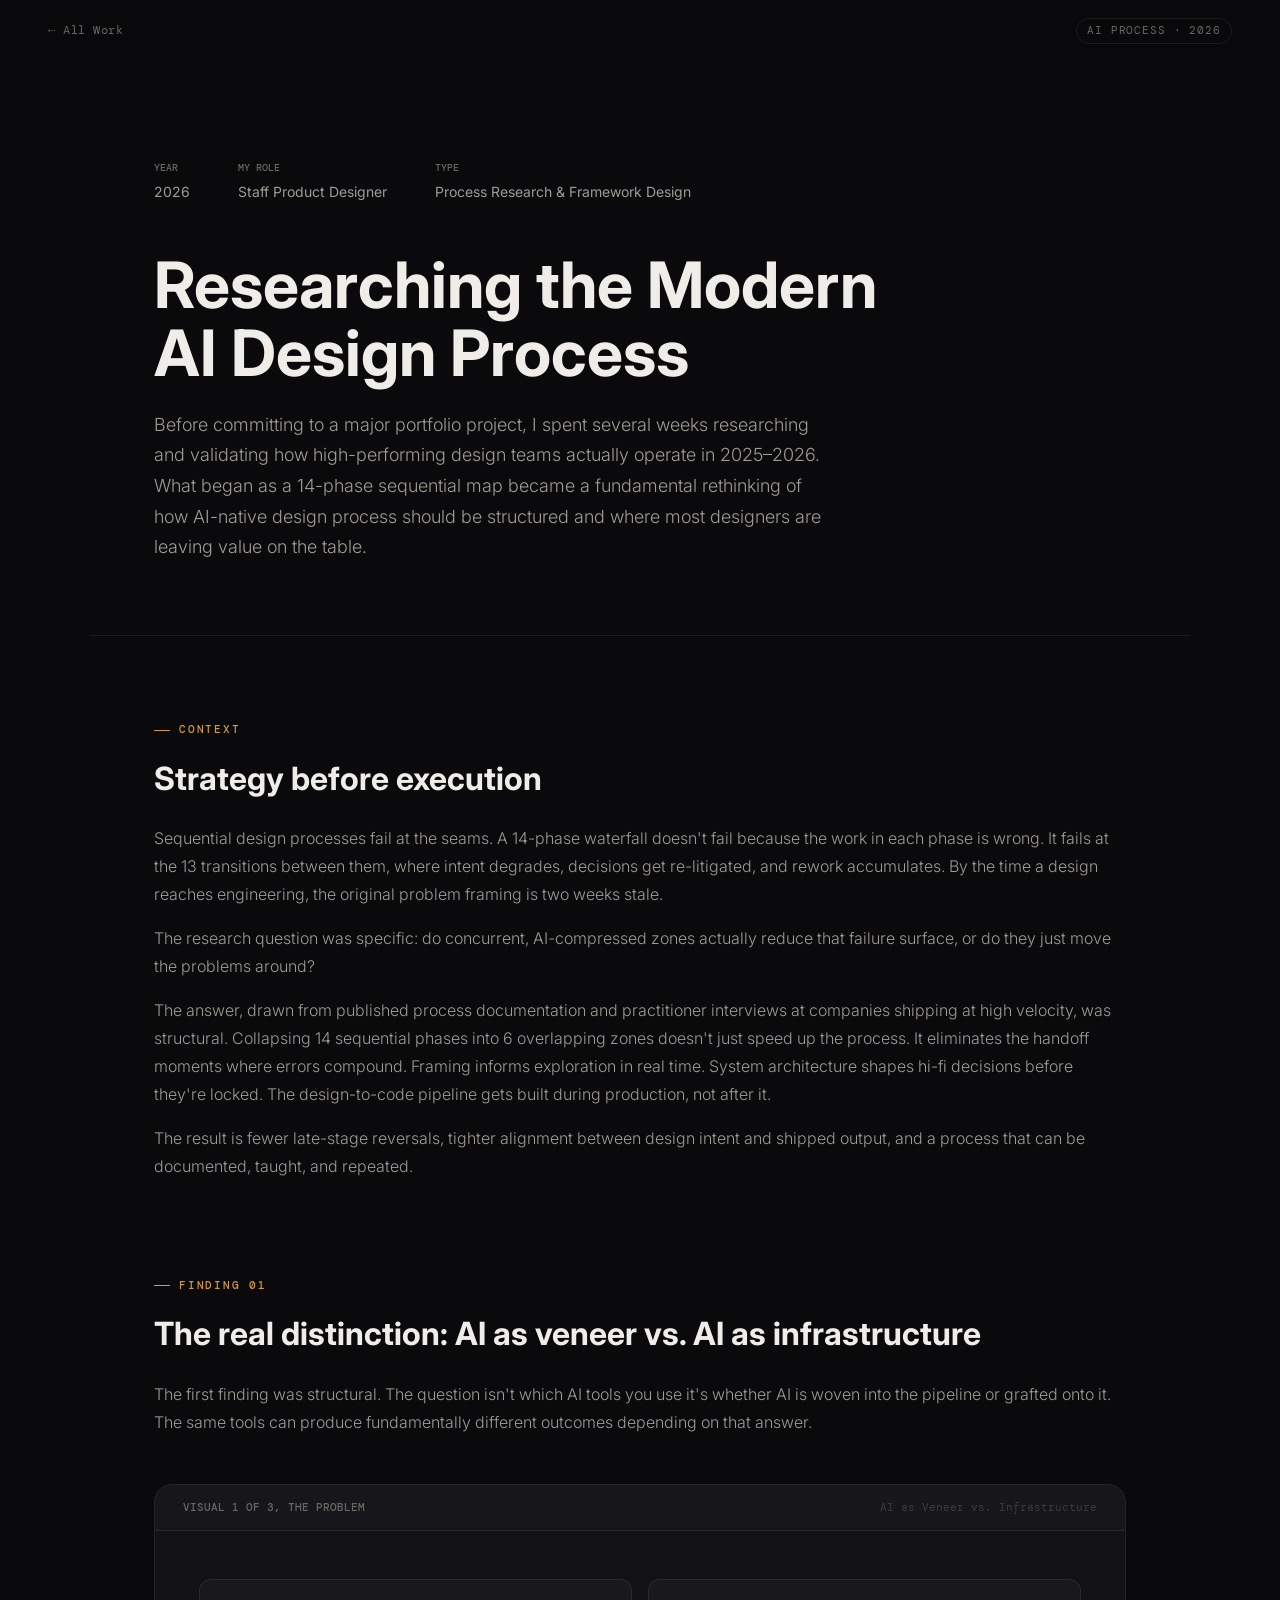
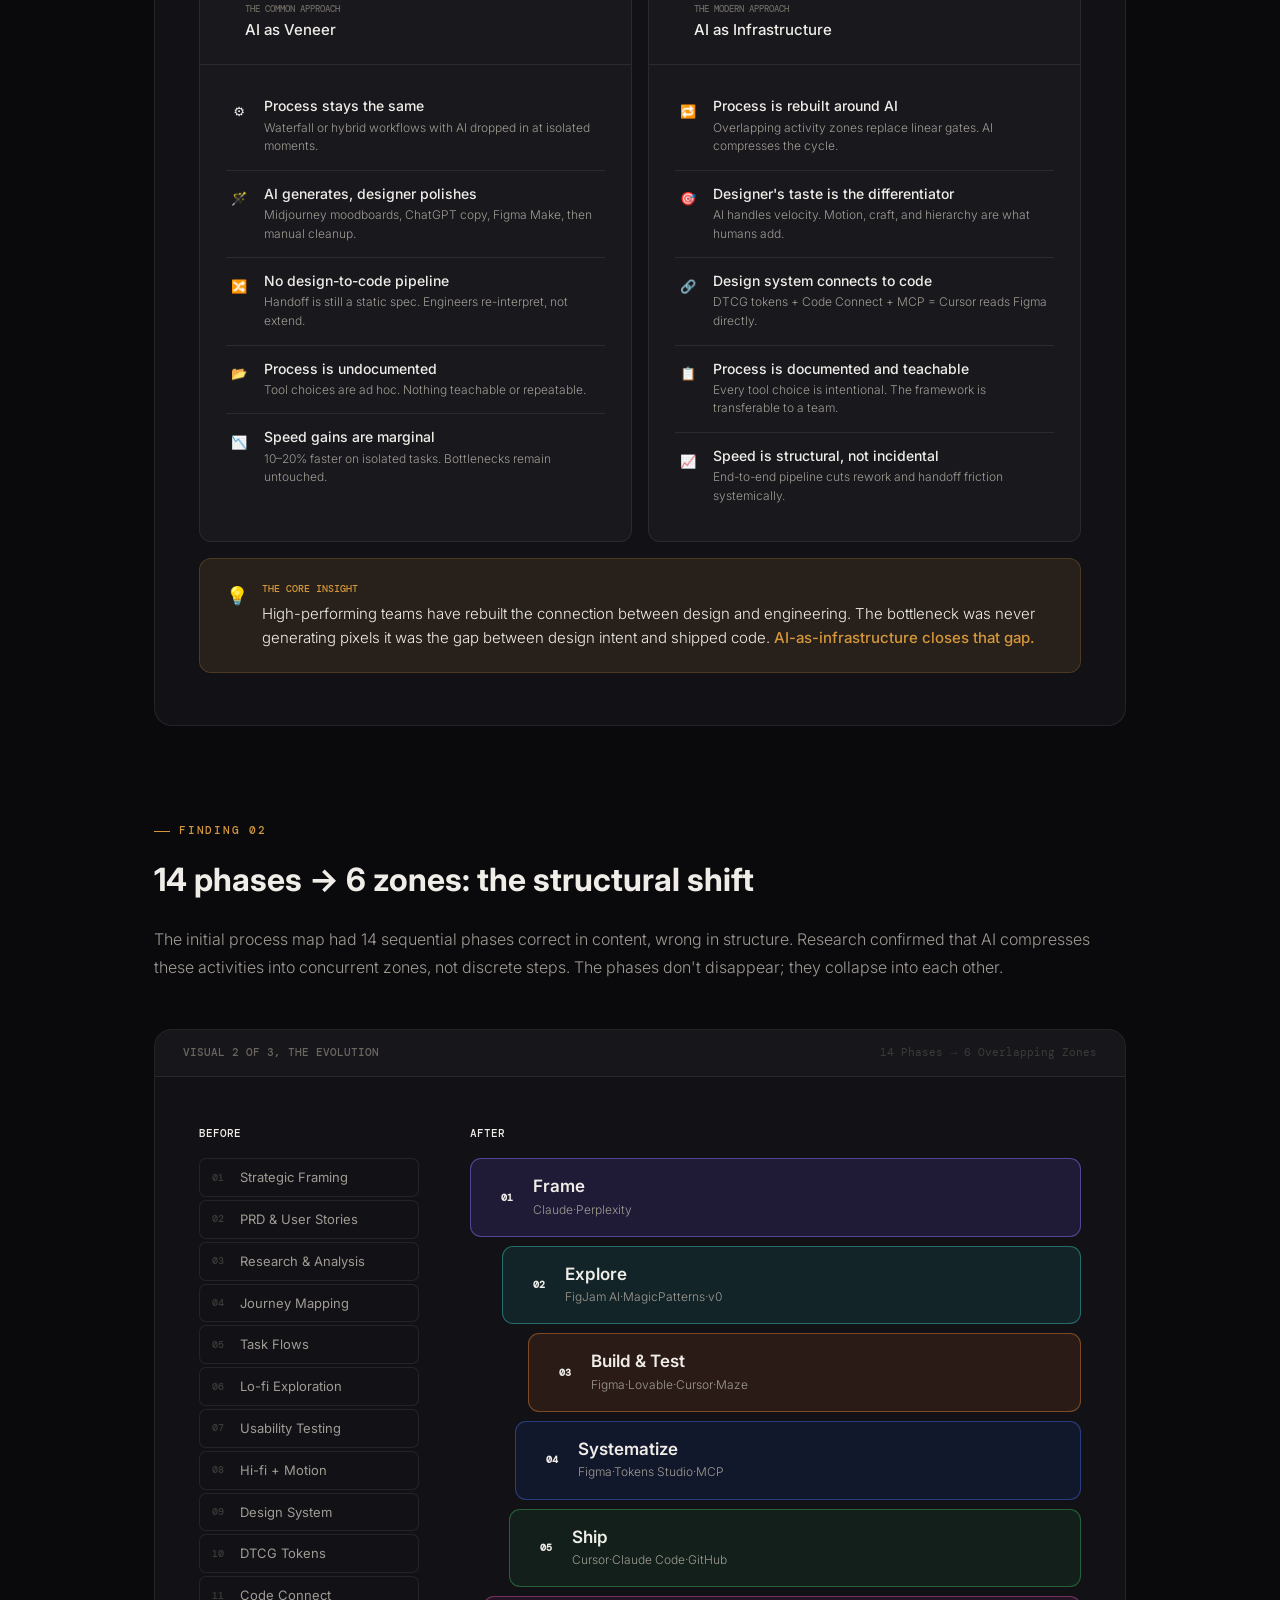
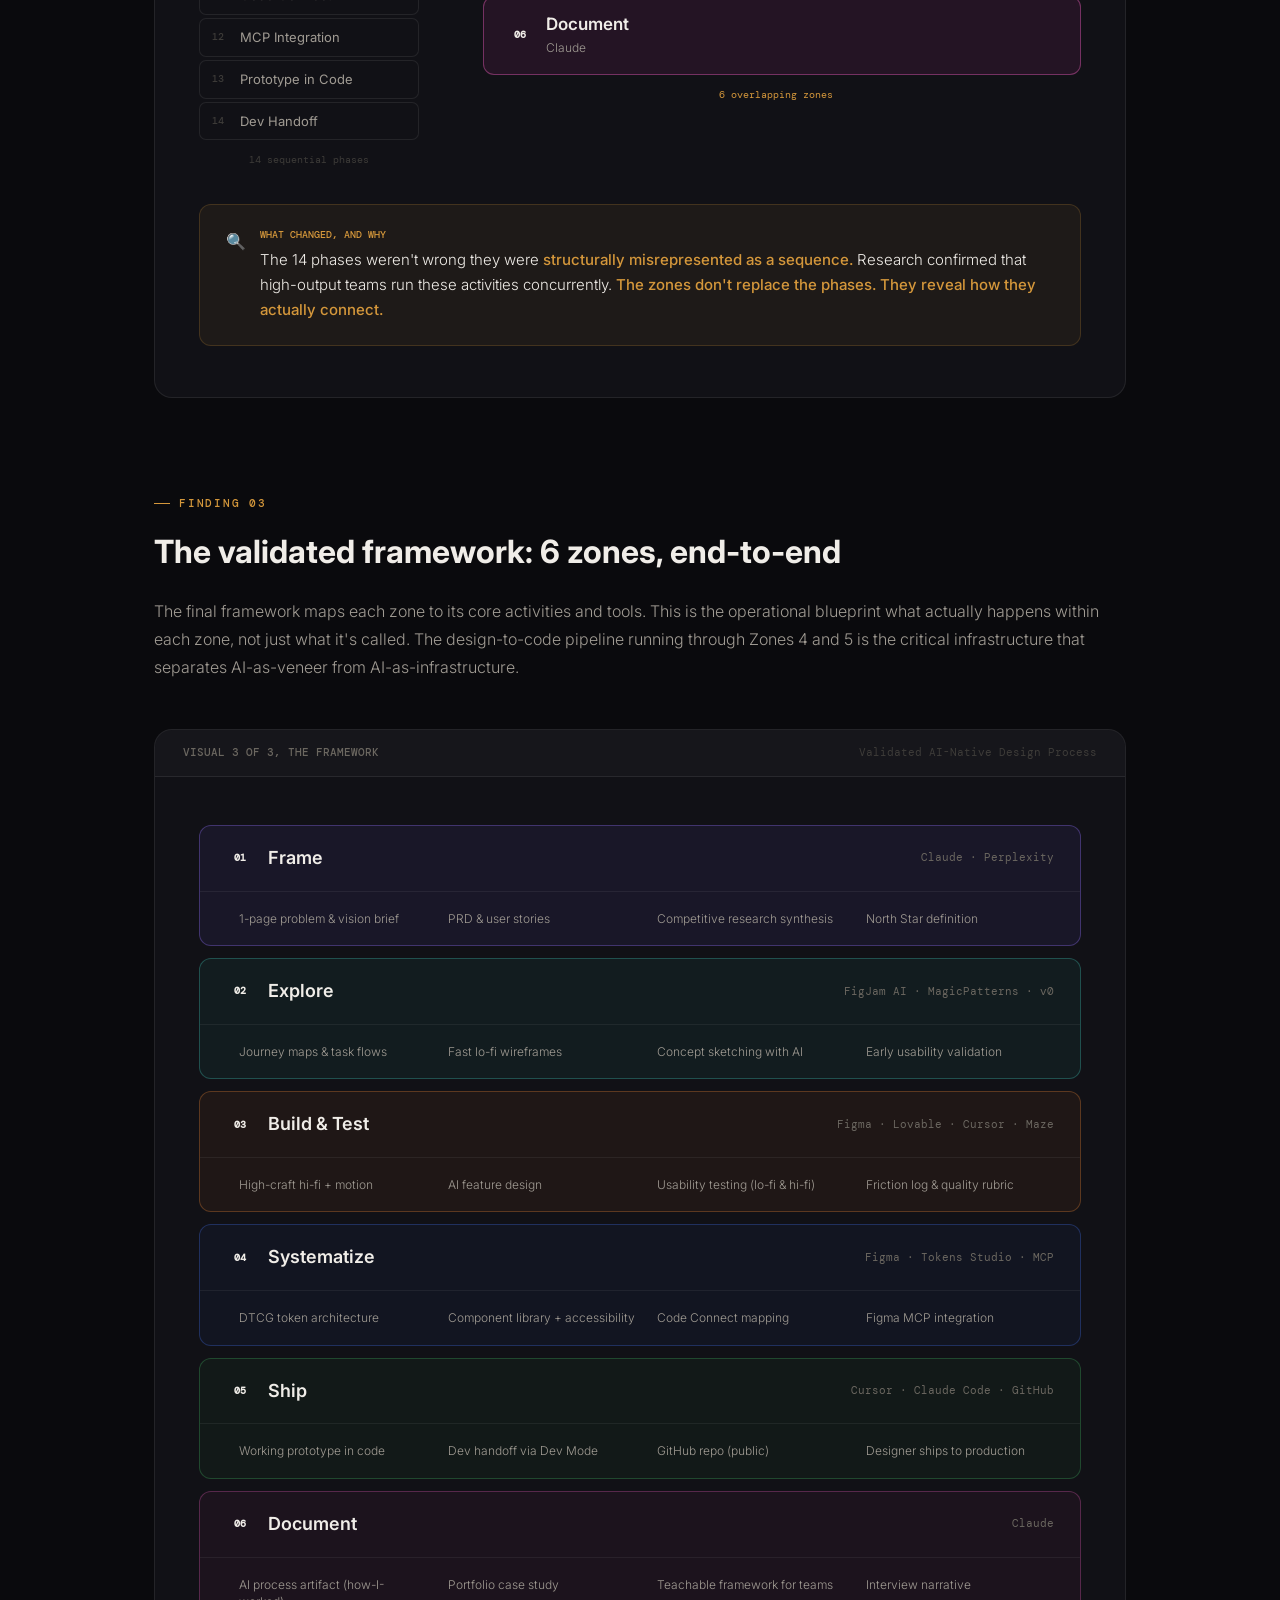
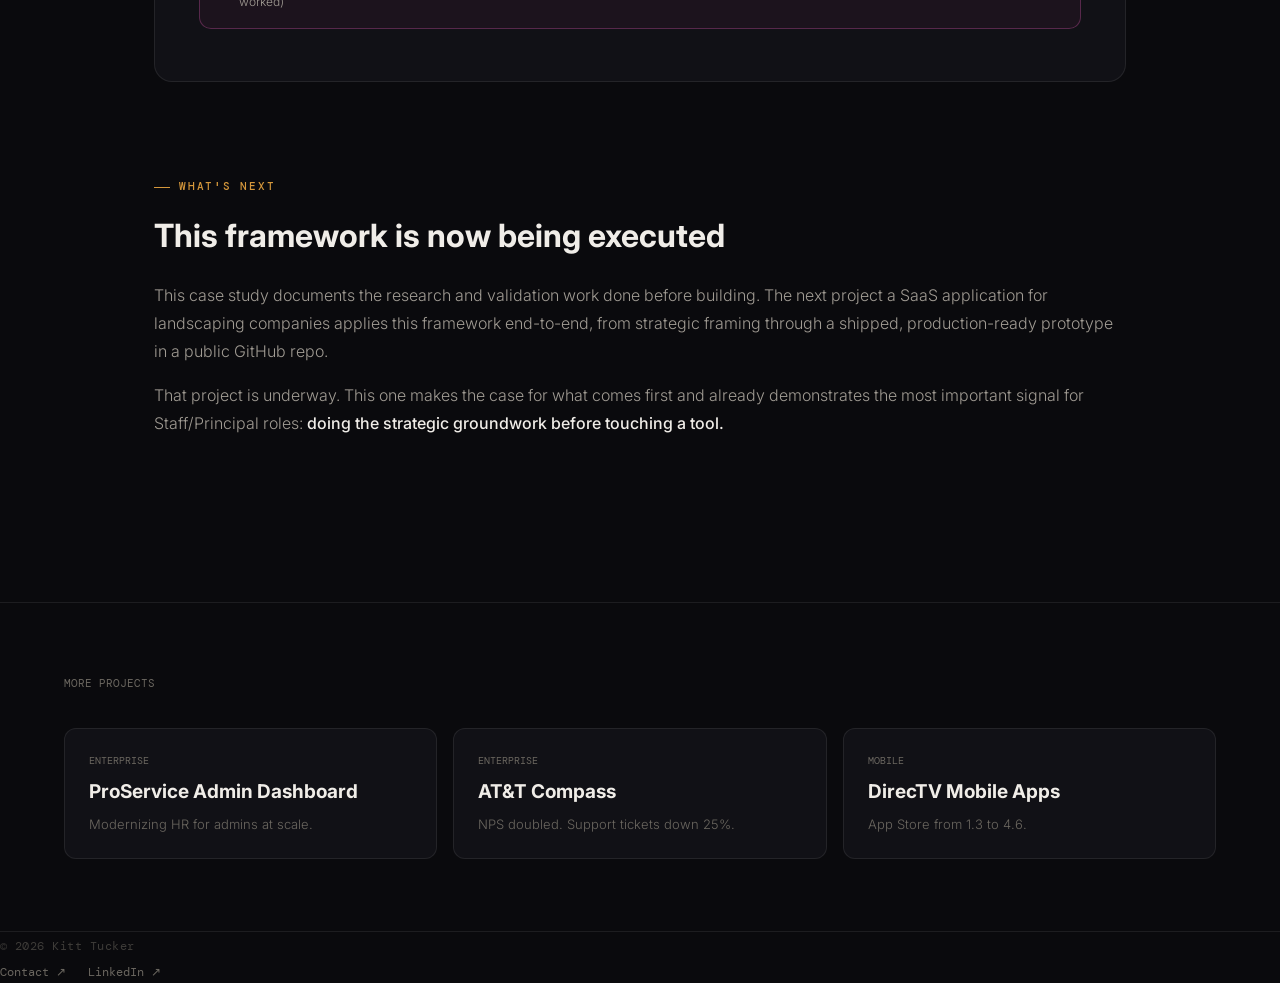
==== commit 1d80b7a0: "Update ai-process.html" ====
--- a/ai-process.html
+++ b/ai-process.html
@@ -1 +1 @@
-<!DOCTYPE html> <html lang="en"> <head> <meta charset="UTF-8"> <meta name="viewport" content="width=device-width, initial-scale=1.0"> <title>Researching the Modern AI Design Process | Kitt Tucker</title> <meta name="description" content="Before starting a major portfolio project, I spent weeks validating how high-performing design teams at Stripe, Linear, Ramp, and Vercel actually work — and reshaped my methodology as a result."> <link rel="stylesheet" href="css/style.css"> <style> /* ─── HERO ─── */ .cs-hero { max-width: 1100px; margin: 0 auto; padding: clamp(64px,8vw,100px) clamp(24px,5vw,64px) clamp(48px,6vw,72px); border-bottom: 1px solid var(--border); } .cs-meta-row { display:flex; gap:clamp(24px,4vw,48px); margin-bottom:clamp(32px,4vw,48px); flex-wrap:wrap; } .cs-meta-label { font-family:var(--font-mono); font-size:10px; letter-spacing:0; text-transform:uppercase; color:var(--text-3); font-weight:500; margin-bottom:5px; } .cs-meta-value { font-size:14px; color:var(--text-2); } .cs-headline { font-family:var(--font-sans); font-size:clamp(32px,5.5vw,64px); font-weight:700; letter-spacing:0; line-height:1.05; color:var(--text-1); margin-bottom:clamp(16px,2vw,24px); max-width:900px; } .cs-intro { font-size:clamp(15px,1.7vw,18px); color:var(--text-2); line-height:1.7; max-width:680px; font-weight:300; } /* ─── CONTENT WRAPPER ─── */ .cs-content { max-width: 1100px; margin:0 auto; padding:clamp(48px,6vw,80px) clamp(24px,5vw,64px); } .cs-section { margin-bottom:clamp(56px,7vw,88px); } .cs-section-title { font-family:var(--font-sans); font-size:clamp(22px,2.8vw,32px); font-weight:700; color:var(--text-1); letter-spacing:0; margin-bottom:clamp(14px,1.8vw,20px); } .cs-body { font-size:clamp(14px,1.5vw,16px); color:var(--text-2); line-height:1.75; font-weight:300; } .cs-body p+p { margin-top:1em; } .cs-body strong { color:var(--text-1); font-weight:500; } /* ─── VISUAL EMBED WRAPPER ─── */ .visual-embed { margin: clamp(32px,4vw,48px) 0; border:1px solid var(--border); border-radius:var(--radius-lg); overflow:hidden; background:var(--surface); } .visual-label { display:flex; align-items:center; justify-content:space-between; padding:14px clamp(18px,2.5vw,28px); border-bottom:1px solid var(--border); background:rgba(255,255,255,0.02); } .visual-label-text { font-family:var(--font-mono); font-size:11px; letter-spacing:0; text-transform:uppercase; color:var(--text-3); font-weight:500; } .visual-label-num { font-family:var(--font-mono); font-size:11px; color:var(--text-4); letter-spacing:0; } .visual-inner { padding:clamp(28px,4vw,48px) clamp(24px,4vw,44px) clamp(32px,4vw,52px); } /* ───────────────────────────────────────── VISUAL 1, THE PROBLEM ───────────────────────────────────────── */ .v1-grid { display:grid; grid-template-columns:1fr 1fr; gap:16px; margin-bottom:16px; } @media(max-width:640px){.v1-grid{ grid-template-columns:1fr; } } .v1-col { background:rgba(255,255,255,0.03); border:1px solid var(--border); border-radius:12px; overflow:hidden; } .v1-col-header { padding:clamp(16px,2vw,22px) clamp(18px,2.5vw,26px); border-bottom:1px solid var(--border); display:flex; align-items:center; gap:10px; } .v1-dot { width:9px; height:9px; border-radius:50%; flex-shrink:0; } .v1-veneer.v1-dot { background:#C85A4A; } .v1-infra.v1-dot { background:#5BAA7E; } .v1-col-sublabel { font-family:var(--font-mono); font-size:9px; letter-spacing:0; text-transform:uppercase; color:var(--text-3); font-weight:500; margin-bottom:2px; } .v1-col-title { font-size:clamp(13px,1.4vw,15px); font-weight:500; } .v1-veneer.v1-col-title { color:#D4726A; } .v1-infra.v1-col-title { color:#6DBF96; } .v1-col-body { padding:clamp(12px,1.5vw,18px) clamp(18px,2.5vw,26px) clamp(16px,2vw,22px); } .v1-item { display:flex; gap:12px; padding:clamp(10px,1.2vw,14px) 0; border-bottom:1px solid var(--border); align-items:flex-start; } .v1-item:last-child { border-bottom:none; } .v1-icon { width:26px; height:26px; border-radius:6px; display:flex; align-items:center; justify-content:center; flex-shrink:0; font-size:13px; margin-top:1px; } .v1-veneer.v1-icon { background:rgba(200,90,74,0.12); } .v1-infra.v1-icon { background:rgba(91,170,126,0.12); } .v1-item-title { font-size:clamp(12px,1.3vw,14px); font-weight:500; color:var(--text-1); line-height:1.3; margin-bottom:3px; } .v1-item-desc { font-size:clamp(11px,1.2vw,12px); color:var(--text-2); line-height:1.55; font-weight:300; } .v1-insight { background:var(--gold-dim); border:1px solid rgba(212,151,59,0.22); border-radius:12px; padding:clamp(16px,2vw,22px) clamp(18px,2.5vw,26px); display:flex; gap:14px; align-items:flex-start; } .v1-insight-icon { font-size:18px; flex-shrink:0; margin-top:1px; } .v1-insight-label { font-family:var(--font-mono); font-size:10px; letter-spacing:0; text-transform:uppercase; color:var(--gold); font-weight:500; margin-bottom:5px; } .v1-insight-text { font-size:clamp(13px,1.4vw,15px); color:var(--text-1); line-height:1.6; font-weight:300; } .v1-insight-text strong { color:var(--gold); font-weight:500; } /* ───────────────────────────────────────── VISUAL 2, THE EVOLUTION ───────────────────────────────────────── */ .v2-comparison { display:grid; grid-template-columns:220px 1fr; gap:clamp(24px,4vw,56px); align-items:start; } @media(max-width:700px){.v2-comparison{ grid-template-columns:1fr; gap:36px; } } .v2-col-label { font-family:var(--font-mono); font-size:11px; letter-spacing:0; text-transform:uppercase; font-weight:500; margin-bottom:16px; } .v2-before.v2-col-label { color:var(--text-3); } .v2-after.v2-col-label { color:var(--gold); } .v2-phase-list { display:flex; flex-direction:column; gap:3px; } .v2-phase-item { display:flex; align-items:center; gap:10px; padding:8px 12px; background:var(--surface); border:1px solid var(--border); border-radius:7px; } .v2-phase-num { font-family:var(--font-mono); font-size:10px; color:var(--text-4); font-weight:500; min-width:18px; } .v2-phase-name { font-size:clamp(11px,1.2vw,13px); color:var(--text-2); } .v2-before-footer { margin-top:12px; font-family:var(--font-mono); font-size:10px; color:var(--text-4); text-align:center; } .v2-after-footer { margin-top:12px; font-family:var(--font-mono); font-size:10px; color:var(--gold); text-align:center; } .v2-zones { display:flex; flex-direction:column; gap:9px; } .v2-zone:nth-child(1){ margin-left:0; } .v2-zone:nth-child(2){ margin-left:clamp(14px,2.5vw,36px); } .v2-zone:nth-child(3){ margin-left:clamp(28px,4.5vw,64px); } .v2-zone:nth-child(4){ margin-left:clamp(22px,3.5vw,50px); } .v2-zone:nth-child(5){ margin-left:clamp(16px,3vw,44px); } .v2-zone:nth-child(6){ margin-left:clamp(6px,1vw,16px); } .v2-zone { border-radius:11px; border-width:1px; border-style:solid; padding:clamp(12px,1.5vw,17px) clamp(16px,2.2vw,24px); display:flex; align-items:center; gap:14px; } .v2-z1{ background:rgba(100,80,200,0.18); border-color:rgba(140,110,240,0.5); } .v2-z2{ background:rgba(30,130,120,0.18); border-color:rgba(60,180,165,0.5); } .v2-z3{ background:rgba(160,80,30,0.18); border-color:rgba(210,120,50,0.5); } .v2-z4{ background:rgba(30,60,140,0.18); border-color:rgba(60,100,210,0.5); } .v2-z5{ background:rgba(30,100,50,0.18); border-color:rgba(60,160,90,0.5); } .v2-z6{ background:rgba(130,40,100,0.18); border-color:rgba(200,80,160,0.5); } .v2-zone-num { font-family:var(--font-mono); font-size:10px; font-weight:600; width:24px; height:24px; border-radius:5px; display:flex; align-items:center; justify-content:center; flex-shrink:0; } .v2-z1.v2-zone-num{ background:rgba(140,110,240,0.25); color:#B8A0F0; } .v2-z2.v2-zone-num{ background:rgba(60,180,165,0.25); color:#5ECFBE; } .v2-z3.v2-zone-num{ background:rgba(210,120,50,0.25); color:#E09050; } .v2-z4.v2-zone-num{ background:rgba(60,100,210,0.25); color:#6090E0; } .v2-z5.v2-zone-num{ background:rgba(60,160,90,0.25); color:#60C880; } .v2-z6.v2-zone-num{ background:rgba(200,80,160,0.25); color:#D870C0; } .v2-zone-name { font-size:clamp(14px,1.5vw,17px); font-weight:600; line-height:1.2; margin-bottom:3px; } .v2-z1.v2-zone-name{ color:#B8A0F0; } .v2-z2.v2-zone-name{ color:#5ECFBE; } .v2-z3.v2-zone-name{ color:#E09050; } .v2-z4.v2-zone-name{ color:#6090E0; } .v2-z5.v2-zone-name{ color:#60C880; } .v2-z6.v2-zone-name{ color:#D870C0; } .v2-zone-tools { font-size:12px; color:var(--text-2); font-weight:300; } .v2-zone-tools.sep { margin:0 5px; opacity:0.4; } .v2-insight { margin-top:clamp(24px,3vw,36px); background:rgba(212,151,59,0.07); border:1px solid rgba(212,151,59,0.2); border-radius:12px; padding:clamp(16px,2vw,22px) clamp(18px,2.5vw,26px); display:flex; gap:14px; } .v2-insight-icon{ font-size:16px; flex-shrink:0; margin-top:2px; } .v2-insight-label{ font-family:var(--font-mono); font-size:10px; letter-spacing:0; text-transform:uppercase; color:var(--gold); font-weight:500; margin-bottom:5px; } .v2-insight-text{ font-size:clamp(13px,1.4vw,15px); color:var(--text-1); line-height:1.65; font-weight:300; } .v2-insight-text strong{ color:var(--gold); font-weight:500; } /* ───────────────────────────────────────── VISUAL 3, THE FRAMEWORK ───────────────────────────────────────── */ .v3-grid { display:flex; flex-direction:column; gap:12px; } .v3-zone { border-radius:12px; border-width:1px; border-style:solid; overflow:hidden; } .v3-z1{ background:rgba(100,80,200,0.1); border-color:rgba(140,110,240,0.35); } .v3-z2{ background:rgba(30,130,120,0.1); border-color:rgba(60,180,165,0.35); } .v3-z3{ background:rgba(160,80,30,0.1); border-color:rgba(210,120,50,0.35); } .v3-z4{ background:rgba(30,60,140,0.1); border-color:rgba(60,100,210,0.35); } .v3-z5{ background:rgba(30,100,50,0.1); border-color:rgba(60,160,90,0.35); } .v3-z6{ background:rgba(130,40,100,0.1); border-color:rgba(200,80,160,0.35); } .v3-zone-header { padding:clamp(14px,1.8vw,18px) clamp(18px,2.5vw,26px); display:flex; align-items:center; gap:14px; border-bottom:1px solid rgba(255,255,255,0.06); } .v3-zone-num-badge { font-family:var(--font-mono); font-size:10px; font-weight:600; width:28px; height:28px; border-radius:7px; display:flex; align-items:center; justify-content:center; flex-shrink:0; } .v3-z1.v3-zone-num-badge{ background:rgba(140,110,240,0.25); color:#B8A0F0; } .v3-z2.v3-zone-num-badge{ background:rgba(60,180,165,0.25); color:#5ECFBE; } .v3-z3.v3-zone-num-badge{ background:rgba(210,120,50,0.25); color:#E09050; } .v3-z4.v3-zone-num-badge{ background:rgba(60,100,210,0.25); color:#6090E0; } .v3-z5.v3-zone-num-badge{ background:rgba(60,160,90,0.25); color:#60C880; } .v3-z6.v3-zone-num-badge{ background:rgba(200,80,160,0.25); color:#D870C0; } .v3-zone-title { font-size:clamp(15px,1.7vw,18px); font-weight:600; flex:1; } .v3-z1.v3-zone-title{ color:#B8A0F0; } .v3-z2.v3-zone-title{ color:#5ECFBE; } .v3-z3.v3-zone-title{ color:#E09050; } .v3-z4.v3-zone-title{ color:#6090E0; } .v3-z5.v3-zone-title{ color:#60C880; } .v3-z6.v3-zone-title{ color:#D870C0; } .v3-zone-tools-inline { font-family:var(--font-mono); font-size:11px; color:var(--text-3); letter-spacing:0; } .v3-zone-body { padding:clamp(14px,1.8vw,18px) clamp(18px,2.5vw,26px); display:grid; grid-template-columns:repeat(auto-fill,minmax(200px,1fr)); gap:8px; } .v3-activity { display:flex; align-items:flex-start; gap:8px; } .v3-activity-dot { width:5px; height:5px; border-radius:50%; flex-shrink:0; margin-top:7px; opacity:0.6; } .v3-z1.v3-activity-dot{ background:#B8A0F0; } .v3-z2.v3-activity-dot{ background:#5ECFBE; } .v3-z3.v3-activity-dot{ background:#E09050; } .v3-z4.v3-activity-dot{ background:#6090E0; } .v3-z5.v3-activity-dot{ background:#60C880; } .v3-z6.v3-activity-dot{ background:#D870C0; } .v3-activity-text { font-size:12px; color:var(--text-2); line-height:1.45; font-weight:300; } /* MORE */ .more-projects { padding:clamp(48px,6vw,72px) clamp(24px,5vw,64px); border-top:1px solid var(--border); } .more-projects-label { font-family:var(--font-mono); font-size:11px; letter-spacing:0; text-transform:uppercase; color:var(--text-3); margin-bottom:clamp(24px,3vw,36px); } .more-grid { display:grid; grid-template-columns:repeat(auto-fill,minmax(min(100%,280px),1fr)); gap:16px; } .more-card { display:block; padding:clamp(18px,2.5vw,24px); background:var(--surface); border:1px solid var(--border); border-radius:var(--radius-md); transition:border-color 0.3s, transform 0.3s var(--ease-out); } .more-card:hover{ border-color:var(--border-hover); transform:translateY(-3px); } .more-card-tag { font-family:var(--font-mono); font-size:10px; letter-spacing:0; text-transform:uppercase; color:var(--text-3); margin-bottom:8px; } .more-card-title { font-family:var(--font-sans); font-size:clamp(16px,1.8vw,19px); color:var(--text-1); font-weight:700; margin-bottom:6px; } .more-card-desc { font-size:13px; color:var(--text-3); line-height:1.55; font-weight:300; } </style> </head> <body> <!-- NAV --> <nav class="nav"> <a href="index.html" class="nav-back">← All Work</a> <span class="nav-tag">AI Process · 2026</span> </nav> <main class="page"> <!-- HERO --> <header class="cs-hero"> <div class="cs-meta-row reveal"> <div class="cs-meta-item"> <div class="cs-meta-label">Year</div> <div class="cs-meta-value">2026</div> </div> <div class="cs-meta-item"> <div class="cs-meta-label">My Role</div> <div class="cs-meta-value">Staff Product Designer</div> </div> <div class="cs-meta-item"> <div class="cs-meta-label">Type</div> <div class="cs-meta-value">Process Research &amp; Framework Design</div> </div> </div> <h1 class="cs-headline reveal reveal-delay-1">Researching the Modern<br>AI Design Process</h1> <p class="cs-intro reveal reveal-delay-2">Before committing to a major portfolio project, I spent several weeks researching and validating how high-performing design teams actually operate in 2025–2026. What began as a 14-phase sequential map became a fundamental rethinking of how AI-native design process should be structured — and where most designers are leaving value on the table.</p> </header> <!-- CONTENT --> <div class="cs-content"> <!-- CONTEXT --> <div class="cs-section reveal"> <div class="eyebrow">Context</div> <h2 class="cs-section-title">Strategy before execution</h2> <div class="cs-body"> <p>Sequential design processes fail at the seams. A 14-phase waterfall doesn't fail because the work in each phase is wrong. It fails at the 13 transitions between them, where intent degrades, decisions get re-litigated, and rework accumulates. By the time a design reaches engineering, the original problem framing is two weeks stale.</p> <p>The research question was specific: do concurrent, AI-compressed zones actually reduce that failure surface, or do they just move the problems around?</p> <p>The answer, drawn from published process documentation and practitioner interviews at companies shipping at high velocity, was structural. Collapsing 14 sequential phases into 6 overlapping zones doesn't just speed up the process. It eliminates the handoff moments where errors compound. Framing informs exploration in real time. System architecture shapes hi-fi decisions before they're locked. The design-to-code pipeline gets built during production, not after it.</p> <p>The result is fewer late-stage reversals, tighter alignment between design intent and shipped output, and a process that can be documented, taught, and repeated.</p> </div> </div> <!-- VISUAL 1 --> <div class="cs-section reveal"> <div class="eyebrow">Finding 01</div> <h2 class="cs-section-title">The real distinction: AI as veneer vs. AI as infrastructure</h2> <div class="cs-body"> <p>The first finding was structural. The question isn't which AI tools you use — it's whether AI is woven into the pipeline or grafted onto it. The same tools can produce fundamentally different outcomes depending on that answer.</p> </div> <div class="visual-embed"> <div class="visual-label"> <span class="visual-label-text">Visual 1 of 3, The Problem</span> <span class="visual-label-num">AI as Veneer vs. Infrastructure</span> </div> <div class="visual-inner"> <div class="v1-grid"> <div class="v1-col v1-veneer"> <div class="v1-col-header"> <div class="v1-dot"></div> <div> <div class="v1-col-sublabel">The Common Approach</div> <div class="v1-col-title">AI as Veneer</div> </div> </div> <div class="v1-col-body"> <div class="v1-item"> <div class="v1-icon">⚙️</div> <div><div class="v1-item-title">Process stays the same</div><div class="v1-item-desc">Waterfall or hybrid workflows with AI dropped in at isolated moments.</div></div> </div> <div class="v1-item"> <div class="v1-icon">🪄</div> <div><div class="v1-item-title">AI generates, designer polishes</div><div class="v1-item-desc">Midjourney moodboards, ChatGPT copy, Figma Make, then manual cleanup.</div></div> </div> <div class="v1-item"> <div class="v1-icon">🔀</div> <div><div class="v1-item-title">No design-to-code pipeline</div><div class="v1-item-desc">Handoff is still a static spec. Engineers re-interpret, not extend.</div></div> </div> <div class="v1-item"> <div class="v1-icon">📂</div> <div><div class="v1-item-title">Process is undocumented</div><div class="v1-item-desc">Tool choices are ad hoc. Nothing teachable or repeatable.</div></div> </div> <div class="v1-item"> <div class="v1-icon">📉</div> <div><div class="v1-item-title">Speed gains are marginal</div><div class="v1-item-desc">10–20% faster on isolated tasks. Bottlenecks remain untouched.</div></div> </div> </div> </div> <div class="v1-col v1-infra"> <div class="v1-col-header"> <div class="v1-dot"></div> <div> <div class="v1-col-sublabel">The Modern Approach</div> <div class="v1-col-title">AI as Infrastructure</div> </div> </div> <div class="v1-col-body"> <div class="v1-item"> <div class="v1-icon">🔁</div> <div><div class="v1-item-title">Process is rebuilt around AI</div><div class="v1-item-desc">Overlapping activity zones replace linear gates. AI compresses the cycle.</div></div> </div> <div class="v1-item"> <div class="v1-icon">🎯</div> <div><div class="v1-item-title">Designer's taste is the differentiator</div><div class="v1-item-desc">AI handles velocity. Motion, craft, and hierarchy are what humans add.</div></div> </div> <div class="v1-item"> <div class="v1-icon">🔗</div> <div><div class="v1-item-title">Design system connects to code</div><div class="v1-item-desc">DTCG tokens + Code Connect + MCP = Cursor reads Figma directly.</div></div> </div> <div class="v1-item"> <div class="v1-icon">📋</div> <div><div class="v1-item-title">Process is documented and teachable</div><div class="v1-item-desc">Every tool choice is intentional. The framework is transferable to a team.</div></div> </div> <div class="v1-item"> <div class="v1-icon">📈</div> <div><div class="v1-item-title">Speed is structural, not incidental</div><div class="v1-item-desc">End-to-end pipeline cuts rework and handoff friction systemically.</div></div> </div> </div> </div> </div> <div class="v1-insight"> <div class="v1-insight-icon">💡</div> <div> <div class="v1-insight-label">The Core Insight</div> <p class="v1-insight-text">High-performing teams have rebuilt the connection between design and engineering. The bottleneck was never generating pixels — it was the gap between design intent and shipped code. <strong>AI-as-infrastructure closes that gap.</strong></p> </div> </div> </div> </div> </div> <!-- VISUAL 2 --> <div class="cs-section reveal"> <div class="eyebrow">Finding 02</div> <h2 class="cs-section-title">14 phases → 6 zones: the structural shift</h2> <div class="cs-body"> <p>The initial process map had 14 sequential phases — correct in content, wrong in structure. Research confirmed that AI compresses these activities into concurrent zones, not discrete steps. The phases don't disappear; they collapse into each other.</p> </div> <div class="visual-embed"> <div class="visual-label"> <span class="visual-label-text">Visual 2 of 3, The Evolution</span> <span class="visual-label-num">14 Phases → 6 Overlapping Zones</span> </div> <div class="visual-inner"> <div class="v2-comparison"> <div class="v2-before"> <div class="v2-col-label">Before</div> <div class="v2-phase-list"> <div class="v2-phase-item"><span class="v2-phase-num">01</span><span class="v2-phase-name">Strategic Framing</span></div> <div class="v2-phase-item"><span class="v2-phase-num">02</span><span class="v2-phase-name">PRD &amp; User Stories</span></div> <div class="v2-phase-item"><span class="v2-phase-num">03</span><span class="v2-phase-name">Research &amp; Analysis</span></div> <div class="v2-phase-item"><span class="v2-phase-num">04</span><span class="v2-phase-name">Journey Mapping</span></div> <div class="v2-phase-item"><span class="v2-phase-num">05</span><span class="v2-phase-name">Task Flows</span></div> <div class="v2-phase-item"><span class="v2-phase-num">06</span><span class="v2-phase-name">Lo-fi Exploration</span></div> <div class="v2-phase-item"><span class="v2-phase-num">07</span><span class="v2-phase-name">Usability Testing</span></div> <div class="v2-phase-item"><span class="v2-phase-num">08</span><span class="v2-phase-name">Hi-fi + Motion</span></div> <div class="v2-phase-item"><span class="v2-phase-num">09</span><span class="v2-phase-name">Design System</span></div> <div class="v2-phase-item"><span class="v2-phase-num">10</span><span class="v2-phase-name">DTCG Tokens</span></div> <div class="v2-phase-item"><span class="v2-phase-num">11</span><span class="v2-phase-name">Code Connect</span></div> <div class="v2-phase-item"><span class="v2-phase-num">12</span><span class="v2-phase-name">MCP Integration</span></div> <div class="v2-phase-item"><span class="v2-phase-num">13</span><span class="v2-phase-name">Prototype in Code</span></div> <div class="v2-phase-item"><span class="v2-phase-num">14</span><span class="v2-phase-name">Dev Handoff</span></div> </div> <div class="v2-before-footer">14 sequential phases</div> </div> <div class="v2-after"> <div class="v2-col-label">After</div> <div class="v2-zones"> <div class="v2-zone v2-z1"><div class="v2-zone-num">01</div><div><div class="v2-zone-name">Frame</div><div class="v2-zone-tools"><span>Claude</span><span class="sep">·</span><span>Perplexity</span></div></div></div> <div class="v2-zone v2-z2"><div class="v2-zone-num">02</div><div><div class="v2-zone-name">Explore</div><div class="v2-zone-tools"><span>FigJam AI</span><span class="sep">·</span><span>MagicPatterns</span><span class="sep">·</span><span>v0</span></div></div></div> <div class="v2-zone v2-z3"><div class="v2-zone-num">03</div><div><div class="v2-zone-name">Build &amp; Test</div><div class="v2-zone-tools"><span>Figma</span><span class="sep">·</span><span>Lovable</span><span class="sep">·</span><span>Cursor</span><span class="sep">·</span><span>Maze</span></div></div></div> <div class="v2-zone v2-z4"><div class="v2-zone-num">04</div><div><div class="v2-zone-name">Systematize</div><div class="v2-zone-tools"><span>Figma</span><span class="sep">·</span><span>Tokens Studio</span><span class="sep">·</span><span>MCP</span></div></div></div> <div class="v2-zone v2-z5"><div class="v2-zone-num">05</div><div><div class="v2-zone-name">Ship</div><div class="v2-zone-tools"><span>Cursor</span><span class="sep">·</span><span>Claude Code</span><span class="sep">·</span><span>GitHub</span></div></div></div> <div class="v2-zone v2-z6"><div class="v2-zone-num">06</div><div><div class="v2-zone-name">Document</div><div class="v2-zone-tools"><span>Claude</span></div></div></div> </div> <div class="v2-after-footer">6 overlapping zones</div> </div> </div> <div class="v2-insight"> <div class="v2-insight-icon">🔍</div> <div> <div class="v2-insight-label">What changed, and why</div> <p class="v2-insight-text">The 14 phases weren't wrong — they were <strong>structurally misrepresented as a sequence.</strong> Research confirmed that high-output teams run these activities concurrently. <strong>The zones don't replace the phases. They reveal how they actually connect.</strong></p> </div> </div> </div> </div> </div> <!-- VISUAL 3 --> <div class="cs-section reveal"> <div class="eyebrow">Finding 03</div> <h2 class="cs-section-title">The validated framework: 6 zones, end-to-end</h2> <div class="cs-body"> <p>The final framework maps each zone to its core activities and tools. This is the operational blueprint — what actually happens within each zone, not just what it's called. The design-to-code pipeline running through Zones 4 and 5 is the critical infrastructure that separates AI-as-veneer from AI-as-infrastructure.</p> </div> <div class="visual-embed"> <div class="visual-label"> <span class="visual-label-text">Visual 3 of 3, The Framework</span> <span class="visual-label-num">Validated AI-Native Design Process</span> </div> <div class="visual-inner"> <div class="v3-grid"> <div class="v3-zone v3-z1"> <div class="v3-zone-header"> <div class="v3-zone-num-badge">01</div> <div class="v3-zone-title">Frame</div> <div class="v3-zone-tools-inline">Claude · Perplexity</div> </div> <div class="v3-zone-body"> <div class="v3-activity"><div class="v3-activity-dot"></div><div class="v3-activity-text">1-page problem &amp; vision brief</div></div> <div class="v3-activity"><div class="v3-activity-dot"></div><div class="v3-activity-text">PRD &amp; user stories</div></div> <div class="v3-activity"><div class="v3-activity-dot"></div><div class="v3-activity-text">Competitive research synthesis</div></div> <div class="v3-activity"><div class="v3-activity-dot"></div><div class="v3-activity-text">North Star definition</div></div> </div> </div> <div class="v3-zone v3-z2"> <div class="v3-zone-header"> <div class="v3-zone-num-badge">02</div> <div class="v3-zone-title">Explore</div> <div class="v3-zone-tools-inline">FigJam AI · MagicPatterns · v0</div> </div> <div class="v3-zone-body"> <div class="v3-activity"><div class="v3-activity-dot"></div><div class="v3-activity-text">Journey maps &amp; task flows</div></div> <div class="v3-activity"><div class="v3-activity-dot"></div><div class="v3-activity-text">Fast lo-fi wireframes</div></div> <div class="v3-activity"><div class="v3-activity-dot"></div><div class="v3-activity-text">Concept sketching with AI</div></div> <div class="v3-activity"><div class="v3-activity-dot"></div><div class="v3-activity-text">Early usability validation</div></div> </div> </div> <div class="v3-zone v3-z3"> <div class="v3-zone-header"> <div class="v3-zone-num-badge">03</div> <div class="v3-zone-title">Build &amp; Test</div> <div class="v3-zone-tools-inline">Figma · Lovable · Cursor · Maze</div> </div> <div class="v3-zone-body"> <div class="v3-activity"><div class="v3-activity-dot"></div><div class="v3-activity-text">High-craft hi-fi + motion</div></div> <div class="v3-activity"><div class="v3-activity-dot"></div><div class="v3-activity-text">AI feature design</div></div> <div class="v3-activity"><div class="v3-activity-dot"></div><div class="v3-activity-text">Usability testing (lo-fi &amp; hi-fi)</div></div> <div class="v3-activity"><div class="v3-activity-dot"></div><div class="v3-activity-text">Friction log &amp; quality rubric</div></div> </div> </div> <div class="v3-zone v3-z4"> <div class="v3-zone-header"> <div class="v3-zone-num-badge">04</div> <div class="v3-zone-title">Systematize</div> <div class="v3-zone-tools-inline">Figma · Tokens Studio · MCP</div> </div> <div class="v3-zone-body"> <div class="v3-activity"><div class="v3-activity-dot"></div><div class="v3-activity-text">DTCG token architecture</div></div> <div class="v3-activity"><div class="v3-activity-dot"></div><div class="v3-activity-text">Component library + accessibility</div></div> <div class="v3-activity"><div class="v3-activity-dot"></div><div class="v3-activity-text">Code Connect mapping</div></div> <div class="v3-activity"><div class="v3-activity-dot"></div><div class="v3-activity-text">Figma MCP integration</div></div> </div> </div> <div class="v3-zone v3-z5"> <div class="v3-zone-header"> <div class="v3-zone-num-badge">05</div> <div class="v3-zone-title">Ship</div> <div class="v3-zone-tools-inline">Cursor · Claude Code · GitHub</div> </div> <div class="v3-zone-body"> <div class="v3-activity"><div class="v3-activity-dot"></div><div class="v3-activity-text">Working prototype in code</div></div> <div class="v3-activity"><div class="v3-activity-dot"></div><div class="v3-activity-text">Dev handoff via Dev Mode</div></div> <div class="v3-activity"><div class="v3-activity-dot"></div><div class="v3-activity-text">GitHub repo (public)</div></div> <div class="v3-activity"><div class="v3-activity-dot"></div><div class="v3-activity-text">Designer ships to production</div></div> </div> </div> <div class="v3-zone v3-z6"> <div class="v3-zone-header"> <div class="v3-zone-num-badge">06</div> <div class="v3-zone-title">Document</div> <div class="v3-zone-tools-inline">Claude</div> </div> <div class="v3-zone-body"> <div class="v3-activity"><div class="v3-activity-dot"></div><div class="v3-activity-text">AI process artifact (how-I-worked)</div></div> <div class="v3-activity"><div class="v3-activity-dot"></div><div class="v3-activity-text">Portfolio case study</div></div> <div class="v3-activity"><div class="v3-activity-dot"></div><div class="v3-activity-text">Teachable framework for teams</div></div> <div class="v3-activity"><div class="v3-activity-dot"></div><div class="v3-activity-text">Interview narrative</div></div> </div> </div> </div> </div> </div> </div> <!-- CLOSING --> <div class="cs-section reveal"> <div class="eyebrow">What's Next</div> <h2 class="cs-section-title">This framework is now being executed</h2> <div class="cs-body"> <p>This case study documents the research and validation work done before building. The next project — a SaaS application for landscaping companies — applies this framework end-to-end, from strategic framing through a shipped, production-ready prototype in a public GitHub repo.</p> <p>That project is underway. This one makes the case for what comes first — and already demonstrates the most important signal for Staff/Principal roles: <strong>doing the strategic groundwork before touching a tool.</strong></p> </div> </div> </div> <!-- MORE PROJECTS --> <section class="more-projects reveal"> <p class="more-projects-label">More Projects</p> <div class="more-grid"> <a href="proservice.html" class="more-card"> <div class="more-card-tag">Enterprise</div> <div class="more-card-title">ProService Admin Dashboard</div> <div class="more-card-desc">Modernizing HR for admins at scale.</div> </a> <a href="https://www.uxkitt.com/compass" target="_blank" class="more-card"> <div class="more-card-tag">Enterprise</div> <div class="more-card-title">AT&amp;T Compass</div> <div class="more-card-desc">NPS doubled. Support tickets down 25%.</div> </a> <a href="https://www.uxkitt.com/directv" target="_blank" class="more-card"> <div class="more-card-tag">Mobile</div> <div class="more-card-title">DirecTV Mobile Apps</div> <div class="more-card-desc">App Store from 1.3 to 4.6.</div> </a> </div> </section> </main> <footer class="footer"> <span class="footer-copy">© 2026 Kitt Tucker</span> <ul class="footer-links"> <li><a href="mailto:kitt@uxkitt.com">Contact ↗</a></li> <li><a href="https://www.linkedin.com/in/uxkitt" target="_blank" rel="noopener">LinkedIn ↗</a></li> </ul> </footer> <script src="js/main.js"></script> </body> </html>
+<!DOCTYPE html> <html lang="en"> <head> <meta charset="UTF-8"> <meta name="viewport" content="width=device-width, initial-scale=1.0"> <title>Researching the Modern AI Design Process | Kitt Tucker</title> <meta name="description" content="Before starting a major portfolio project, I spent weeks validating how high-performing design teams at Stripe, Linear, Ramp, and Vercel actually work and reshaped my methodology as a result."> <link rel="stylesheet" href="css/style.css"> <style> /* ─── HERO ─── */ .cs-hero { max-width: 1100px; margin: 0 auto; padding: clamp(64px,8vw,100px) clamp(24px,5vw,64px) clamp(48px,6vw,72px); border-bottom: 1px solid var(--border); } .cs-meta-row { display:flex; gap:clamp(24px,4vw,48px); margin-bottom:clamp(32px,4vw,48px); flex-wrap:wrap; } .cs-meta-label { font-family:var(--font-mono); font-size:10px; letter-spacing:0; text-transform:uppercase; color:var(--text-3); font-weight:500; margin-bottom:5px; } .cs-meta-value { font-size:14px; color:var(--text-2); } .cs-headline { font-family:var(--font-sans); font-size:clamp(32px,5.5vw,64px); font-weight:700; letter-spacing:0; line-height:1.05; color:var(--text-1); margin-bottom:clamp(16px,2vw,24px); max-width:900px; } .cs-intro { font-size:clamp(15px,1.7vw,18px); color:var(--text-2); line-height:1.7; max-width:680px; font-weight:300; } /* ─── CONTENT WRAPPER ─── */ .cs-content { max-width: 1100px; margin:0 auto; padding:clamp(48px,6vw,80px) clamp(24px,5vw,64px); } .cs-section { margin-bottom:clamp(56px,7vw,88px); } .cs-section-title { font-family:var(--font-sans); font-size:clamp(22px,2.8vw,32px); font-weight:700; color:var(--text-1); letter-spacing:0; margin-bottom:clamp(14px,1.8vw,20px); } .cs-body { font-size:clamp(14px,1.5vw,16px); color:var(--text-2); line-height:1.75; font-weight:300; } .cs-body p+p { margin-top:1em; } .cs-body strong { color:var(--text-1); font-weight:500; } /* ─── VISUAL EMBED WRAPPER ─── */ .visual-embed { margin: clamp(32px,4vw,48px) 0; border:1px solid var(--border); border-radius:var(--radius-lg); overflow:hidden; background:var(--surface); } .visual-label { display:flex; align-items:center; justify-content:space-between; padding:14px clamp(18px,2.5vw,28px); border-bottom:1px solid var(--border); background:rgba(255,255,255,0.02); } .visual-label-text { font-family:var(--font-mono); font-size:11px; letter-spacing:0; text-transform:uppercase; color:var(--text-3); font-weight:500; } .visual-label-num { font-family:var(--font-mono); font-size:11px; color:var(--text-4); letter-spacing:0; } .visual-inner { padding:clamp(28px,4vw,48px) clamp(24px,4vw,44px) clamp(32px,4vw,52px); } /* ───────────────────────────────────────── VISUAL 1, THE PROBLEM ───────────────────────────────────────── */ .v1-grid { display:grid; grid-template-columns:1fr 1fr; gap:16px; margin-bottom:16px; } @media(max-width:640px){.v1-grid{ grid-template-columns:1fr; } } .v1-col { background:rgba(255,255,255,0.03); border:1px solid var(--border); border-radius:12px; overflow:hidden; } .v1-col-header { padding:clamp(16px,2vw,22px) clamp(18px,2.5vw,26px); border-bottom:1px solid var(--border); display:flex; align-items:center; gap:10px; } .v1-dot { width:9px; height:9px; border-radius:50%; flex-shrink:0; } .v1-veneer.v1-dot { background:#C85A4A; } .v1-infra.v1-dot { background:#5BAA7E; } .v1-col-sublabel { font-family:var(--font-mono); font-size:9px; letter-spacing:0; text-transform:uppercase; color:var(--text-3); font-weight:500; margin-bottom:2px; } .v1-col-title { font-size:clamp(13px,1.4vw,15px); font-weight:500; } .v1-veneer.v1-col-title { color:#D4726A; } .v1-infra.v1-col-title { color:#6DBF96; } .v1-col-body { padding:clamp(12px,1.5vw,18px) clamp(18px,2.5vw,26px) clamp(16px,2vw,22px); } .v1-item { display:flex; gap:12px; padding:clamp(10px,1.2vw,14px) 0; border-bottom:1px solid var(--border); align-items:flex-start; } .v1-item:last-child { border-bottom:none; } .v1-icon { width:26px; height:26px; border-radius:6px; display:flex; align-items:center; justify-content:center; flex-shrink:0; font-size:13px; margin-top:1px; } .v1-veneer.v1-icon { background:rgba(200,90,74,0.12); } .v1-infra.v1-icon { background:rgba(91,170,126,0.12); } .v1-item-title { font-size:clamp(12px,1.3vw,14px); font-weight:500; color:var(--text-1); line-height:1.3; margin-bottom:3px; } .v1-item-desc { font-size:clamp(11px,1.2vw,12px); color:var(--text-2); line-height:1.55; font-weight:300; } .v1-insight { background:var(--gold-dim); border:1px solid rgba(212,151,59,0.22); border-radius:12px; padding:clamp(16px,2vw,22px) clamp(18px,2.5vw,26px); display:flex; gap:14px; align-items:flex-start; } .v1-insight-icon { font-size:18px; flex-shrink:0; margin-top:1px; } .v1-insight-label { font-family:var(--font-mono); font-size:10px; letter-spacing:0; text-transform:uppercase; color:var(--gold); font-weight:500; margin-bottom:5px; } .v1-insight-text { font-size:clamp(13px,1.4vw,15px); color:var(--text-1); line-height:1.6; font-weight:300; } .v1-insight-text strong { color:var(--gold); font-weight:500; } /* ───────────────────────────────────────── VISUAL 2, THE EVOLUTION ───────────────────────────────────────── */ .v2-comparison { display:grid; grid-template-columns:220px 1fr; gap:clamp(24px,4vw,56px); align-items:start; } @media(max-width:700px){.v2-comparison{ grid-template-columns:1fr; gap:36px; } } .v2-col-label { font-family:var(--font-mono); font-size:11px; letter-spacing:0; text-transform:uppercase; font-weight:500; margin-bottom:16px; } .v2-before.v2-col-label { color:var(--text-3); } .v2-after.v2-col-label { color:var(--gold); } .v2-phase-list { display:flex; flex-direction:column; gap:3px; } .v2-phase-item { display:flex; align-items:center; gap:10px; padding:8px 12px; background:var(--surface); border:1px solid var(--border); border-radius:7px; } .v2-phase-num { font-family:var(--font-mono); font-size:10px; color:var(--text-4); font-weight:500; min-width:18px; } .v2-phase-name { font-size:clamp(11px,1.2vw,13px); color:var(--text-2); } .v2-before-footer { margin-top:12px; font-family:var(--font-mono); font-size:10px; color:var(--text-4); text-align:center; } .v2-after-footer { margin-top:12px; font-family:var(--font-mono); font-size:10px; color:var(--gold); text-align:center; } .v2-zones { display:flex; flex-direction:column; gap:9px; } .v2-zone:nth-child(1){ margin-left:0; } .v2-zone:nth-child(2){ margin-left:clamp(14px,2.5vw,36px); } .v2-zone:nth-child(3){ margin-left:clamp(28px,4.5vw,64px); } .v2-zone:nth-child(4){ margin-left:clamp(22px,3.5vw,50px); } .v2-zone:nth-child(5){ margin-left:clamp(16px,3vw,44px); } .v2-zone:nth-child(6){ margin-left:clamp(6px,1vw,16px); } .v2-zone { border-radius:11px; border-width:1px; border-style:solid; padding:clamp(12px,1.5vw,17px) clamp(16px,2.2vw,24px); display:flex; align-items:center; gap:14px; } .v2-z1{ background:rgba(100,80,200,0.18); border-color:rgba(140,110,240,0.5); } .v2-z2{ background:rgba(30,130,120,0.18); border-color:rgba(60,180,165,0.5); } .v2-z3{ background:rgba(160,80,30,0.18); border-color:rgba(210,120,50,0.5); } .v2-z4{ background:rgba(30,60,140,0.18); border-color:rgba(60,100,210,0.5); } .v2-z5{ background:rgba(30,100,50,0.18); border-color:rgba(60,160,90,0.5); } .v2-z6{ background:rgba(130,40,100,0.18); border-color:rgba(200,80,160,0.5); } .v2-zone-num { font-family:var(--font-mono); font-size:10px; font-weight:600; width:24px; height:24px; border-radius:5px; display:flex; align-items:center; justify-content:center; flex-shrink:0; } .v2-z1.v2-zone-num{ background:rgba(140,110,240,0.25); color:#B8A0F0; } .v2-z2.v2-zone-num{ background:rgba(60,180,165,0.25); color:#5ECFBE; } .v2-z3.v2-zone-num{ background:rgba(210,120,50,0.25); color:#E09050; } .v2-z4.v2-zone-num{ background:rgba(60,100,210,0.25); color:#6090E0; } .v2-z5.v2-zone-num{ background:rgba(60,160,90,0.25); color:#60C880; } .v2-z6.v2-zone-num{ background:rgba(200,80,160,0.25); color:#D870C0; } .v2-zone-name { font-size:clamp(14px,1.5vw,17px); font-weight:600; line-height:1.2; margin-bottom:3px; } .v2-z1.v2-zone-name{ color:#B8A0F0; } .v2-z2.v2-zone-name{ color:#5ECFBE; } .v2-z3.v2-zone-name{ color:#E09050; } .v2-z4.v2-zone-name{ color:#6090E0; } .v2-z5.v2-zone-name{ color:#60C880; } .v2-z6.v2-zone-name{ color:#D870C0; } .v2-zone-tools { font-size:12px; color:var(--text-2); font-weight:300; } .v2-zone-tools.sep { margin:0 5px; opacity:0.4; } .v2-insight { margin-top:clamp(24px,3vw,36px); background:rgba(212,151,59,0.07); border:1px solid rgba(212,151,59,0.2); border-radius:12px; padding:clamp(16px,2vw,22px) clamp(18px,2.5vw,26px); display:flex; gap:14px; } .v2-insight-icon{ font-size:16px; flex-shrink:0; margin-top:2px; } .v2-insight-label{ font-family:var(--font-mono); font-size:10px; letter-spacing:0; text-transform:uppercase; color:var(--gold); font-weight:500; margin-bottom:5px; } .v2-insight-text{ font-size:clamp(13px,1.4vw,15px); color:var(--text-1); line-height:1.65; font-weight:300; } .v2-insight-text strong{ color:var(--gold); font-weight:500; } /* ───────────────────────────────────────── VISUAL 3, THE FRAMEWORK ───────────────────────────────────────── */ .v3-grid { display:flex; flex-direction:column; gap:12px; } .v3-zone { border-radius:12px; border-width:1px; border-style:solid; overflow:hidden; } .v3-z1{ background:rgba(100,80,200,0.1); border-color:rgba(140,110,240,0.35); } .v3-z2{ background:rgba(30,130,120,0.1); border-color:rgba(60,180,165,0.35); } .v3-z3{ background:rgba(160,80,30,0.1); border-color:rgba(210,120,50,0.35); } .v3-z4{ background:rgba(30,60,140,0.1); border-color:rgba(60,100,210,0.35); } .v3-z5{ background:rgba(30,100,50,0.1); border-color:rgba(60,160,90,0.35); } .v3-z6{ background:rgba(130,40,100,0.1); border-color:rgba(200,80,160,0.35); } .v3-zone-header { padding:clamp(14px,1.8vw,18px) clamp(18px,2.5vw,26px); display:flex; align-items:center; gap:14px; border-bottom:1px solid rgba(255,255,255,0.06); } .v3-zone-num-badge { font-family:var(--font-mono); font-size:10px; font-weight:600; width:28px; height:28px; border-radius:7px; display:flex; align-items:center; justify-content:center; flex-shrink:0; } .v3-z1.v3-zone-num-badge{ background:rgba(140,110,240,0.25); color:#B8A0F0; } .v3-z2.v3-zone-num-badge{ background:rgba(60,180,165,0.25); color:#5ECFBE; } .v3-z3.v3-zone-num-badge{ background:rgba(210,120,50,0.25); color:#E09050; } .v3-z4.v3-zone-num-badge{ background:rgba(60,100,210,0.25); color:#6090E0; } .v3-z5.v3-zone-num-badge{ background:rgba(60,160,90,0.25); color:#60C880; } .v3-z6.v3-zone-num-badge{ background:rgba(200,80,160,0.25); color:#D870C0; } .v3-zone-title { font-size:clamp(15px,1.7vw,18px); font-weight:600; flex:1; } .v3-z1.v3-zone-title{ color:#B8A0F0; } .v3-z2.v3-zone-title{ color:#5ECFBE; } .v3-z3.v3-zone-title{ color:#E09050; } .v3-z4.v3-zone-title{ color:#6090E0; } .v3-z5.v3-zone-title{ color:#60C880; } .v3-z6.v3-zone-title{ color:#D870C0; } .v3-zone-tools-inline { font-family:var(--font-mono); font-size:11px; color:var(--text-3); letter-spacing:0; } .v3-zone-body { padding:clamp(14px,1.8vw,18px) clamp(18px,2.5vw,26px); display:grid; grid-template-columns:repeat(auto-fill,minmax(200px,1fr)); gap:8px; } .v3-activity { display:flex; align-items:flex-start; gap:8px; } .v3-activity-dot { width:5px; height:5px; border-radius:50%; flex-shrink:0; margin-top:7px; opacity:0.6; } .v3-z1.v3-activity-dot{ background:#B8A0F0; } .v3-z2.v3-activity-dot{ background:#5ECFBE; } .v3-z3.v3-activity-dot{ background:#E09050; } .v3-z4.v3-activity-dot{ background:#6090E0; } .v3-z5.v3-activity-dot{ background:#60C880; } .v3-z6.v3-activity-dot{ background:#D870C0; } .v3-activity-text { font-size:12px; color:var(--text-2); line-height:1.45; font-weight:300; } /* MORE */ .more-projects { padding:clamp(48px,6vw,72px) clamp(24px,5vw,64px); border-top:1px solid var(--border); } .more-projects-label { font-family:var(--font-mono); font-size:11px; letter-spacing:0; text-transform:uppercase; color:var(--text-3); margin-bottom:clamp(24px,3vw,36px); } .more-grid { display:grid; grid-template-columns:repeat(auto-fill,minmax(min(100%,280px),1fr)); gap:16px; } .more-card { display:block; padding:clamp(18px,2.5vw,24px); background:var(--surface); border:1px solid var(--border); border-radius:var(--radius-md); transition:border-color 0.3s, transform 0.3s var(--ease-out); } .more-card:hover{ border-color:var(--border-hover); transform:translateY(-3px); } .more-card-tag { font-family:var(--font-mono); font-size:10px; letter-spacing:0; text-transform:uppercase; color:var(--text-3); margin-bottom:8px; } .more-card-title { font-family:var(--font-sans); font-size:clamp(16px,1.8vw,19px); color:var(--text-1); font-weight:700; margin-bottom:6px; } .more-card-desc { font-size:13px; color:var(--text-3); line-height:1.55; font-weight:300; } </style> </head> <body> <!-- NAV --> <nav class="nav"> <a href="index.html" class="nav-back">← All Work</a> <span class="nav-tag">AI Process · 2026</span> </nav> <main class="page"> <!-- HERO --> <header class="cs-hero"> <div class="cs-meta-row reveal"> <div class="cs-meta-item"> <div class="cs-meta-label">Year</div> <div class="cs-meta-value">2026</div> </div> <div class="cs-meta-item"> <div class="cs-meta-label">My Role</div> <div class="cs-meta-value">Staff Product Designer</div> </div> <div class="cs-meta-item"> <div class="cs-meta-label">Type</div> <div class="cs-meta-value">Process Research &amp; Framework Design</div> </div> </div> <h1 class="cs-headline reveal reveal-delay-1">Researching the Modern<br>AI Design Process</h1> <p class="cs-intro reveal reveal-delay-2">Before committing to a major portfolio project, I spent several weeks researching and validating how high-performing design teams actually operate in 2025–2026. What began as a 14-phase sequential map became a fundamental rethinking of how AI-native design process should be structured and where most designers are leaving value on the table.</p> </header> <!-- CONTENT --> <div class="cs-content"> <!-- CONTEXT --> <div class="cs-section reveal"> <div class="eyebrow">Context</div> <h2 class="cs-section-title">Strategy before execution</h2> <div class="cs-body"> <p>Sequential design processes fail at the seams. A 14-phase waterfall doesn't fail because the work in each phase is wrong. It fails at the 13 transitions between them, where intent degrades, decisions get re-litigated, and rework accumulates. By the time a design reaches engineering, the original problem framing is two weeks stale.</p> <p>The research question was specific: do concurrent, AI-compressed zones actually reduce that failure surface, or do they just move the problems around?</p> <p>The answer, drawn from published process documentation and practitioner interviews at companies shipping at high velocity, was structural. Collapsing 14 sequential phases into 6 overlapping zones doesn't just speed up the process. It eliminates the handoff moments where errors compound. Framing informs exploration in real time. System architecture shapes hi-fi decisions before they're locked. The design-to-code pipeline gets built during production, not after it.</p> <p>The result is fewer late-stage reversals, tighter alignment between design intent and shipped output, and a process that can be documented, taught, and repeated.</p> </div> </div> <!-- VISUAL 1 --> <div class="cs-section reveal"> <div class="eyebrow">Finding 01</div> <h2 class="cs-section-title">The real distinction: AI as veneer vs. AI as infrastructure</h2> <div class="cs-body"> <p>The first finding was structural. The question isn't which AI tools you use it's whether AI is woven into the pipeline or grafted onto it. The same tools can produce fundamentally different outcomes depending on that answer.</p> </div> <div class="visual-embed"> <div class="visual-label"> <span class="visual-label-text">Visual 1 of 3, The Problem</span> <span class="visual-label-num">AI as Veneer vs. Infrastructure</span> </div> <div class="visual-inner"> <div class="v1-grid"> <div class="v1-col v1-veneer"> <div class="v1-col-header"> <div class="v1-dot"></div> <div> <div class="v1-col-sublabel">The Common Approach</div> <div class="v1-col-title">AI as Veneer</div> </div> </div> <div class="v1-col-body"> <div class="v1-item"> <div class="v1-icon">⚙️</div> <div><div class="v1-item-title">Process stays the same</div><div class="v1-item-desc">Waterfall or hybrid workflows with AI dropped in at isolated moments.</div></div> </div> <div class="v1-item"> <div class="v1-icon">🪄</div> <div><div class="v1-item-title">AI generates, designer polishes</div><div class="v1-item-desc">Midjourney moodboards, ChatGPT copy, Figma Make, then manual cleanup.</div></div> </div> <div class="v1-item"> <div class="v1-icon">🔀</div> <div><div class="v1-item-title">No design-to-code pipeline</div><div class="v1-item-desc">Handoff is still a static spec. Engineers re-interpret, not extend.</div></div> </div> <div class="v1-item"> <div class="v1-icon">📂</div> <div><div class="v1-item-title">Process is undocumented</div><div class="v1-item-desc">Tool choices are ad hoc. Nothing teachable or repeatable.</div></div> </div> <div class="v1-item"> <div class="v1-icon">📉</div> <div><div class="v1-item-title">Speed gains are marginal</div><div class="v1-item-desc">10–20% faster on isolated tasks. Bottlenecks remain untouched.</div></div> </div> </div> </div> <div class="v1-col v1-infra"> <div class="v1-col-header"> <div class="v1-dot"></div> <div> <div class="v1-col-sublabel">The Modern Approach</div> <div class="v1-col-title">AI as Infrastructure</div> </div> </div> <div class="v1-col-body"> <div class="v1-item"> <div class="v1-icon">🔁</div> <div><div class="v1-item-title">Process is rebuilt around AI</div><div class="v1-item-desc">Overlapping activity zones replace linear gates. AI compresses the cycle.</div></div> </div> <div class="v1-item"> <div class="v1-icon">🎯</div> <div><div class="v1-item-title">Designer's taste is the differentiator</div><div class="v1-item-desc">AI handles velocity. Motion, craft, and hierarchy are what humans add.</div></div> </div> <div class="v1-item"> <div class="v1-icon">🔗</div> <div><div class="v1-item-title">Design system connects to code</div><div class="v1-item-desc">DTCG tokens + Code Connect + MCP = Cursor reads Figma directly.</div></div> </div> <div class="v1-item"> <div class="v1-icon">📋</div> <div><div class="v1-item-title">Process is documented and teachable</div><div class="v1-item-desc">Every tool choice is intentional. The framework is transferable to a team.</div></div> </div> <div class="v1-item"> <div class="v1-icon">📈</div> <div><div class="v1-item-title">Speed is structural, not incidental</div><div class="v1-item-desc">End-to-end pipeline cuts rework and handoff friction systemically.</div></div> </div> </div> </div> </div> <div class="v1-insight"> <div class="v1-insight-icon">💡</div> <div> <div class="v1-insight-label">The Core Insight</div> <p class="v1-insight-text">High-performing teams have rebuilt the connection between design and engineering. The bottleneck was never generating pixels it was the gap between design intent and shipped code. <strong>AI-as-infrastructure closes that gap.</strong></p> </div> </div> </div> </div> </div> <!-- VISUAL 2 --> <div class="cs-section reveal"> <div class="eyebrow">Finding 02</div> <h2 class="cs-section-title">14 phases → 6 zones: the structural shift</h2> <div class="cs-body"> <p>The initial process map had 14 sequential phases correct in content, wrong in structure. Research confirmed that AI compresses these activities into concurrent zones, not discrete steps. The phases don't disappear; they collapse into each other.</p> </div> <div class="visual-embed"> <div class="visual-label"> <span class="visual-label-text">Visual 2 of 3, The Evolution</span> <span class="visual-label-num">14 Phases → 6 Overlapping Zones</span> </div> <div class="visual-inner"> <div class="v2-comparison"> <div class="v2-before"> <div class="v2-col-label">Before</div> <div class="v2-phase-list"> <div class="v2-phase-item"><span class="v2-phase-num">01</span><span class="v2-phase-name">Strategic Framing</span></div> <div class="v2-phase-item"><span class="v2-phase-num">02</span><span class="v2-phase-name">PRD &amp; User Stories</span></div> <div class="v2-phase-item"><span class="v2-phase-num">03</span><span class="v2-phase-name">Research &amp; Analysis</span></div> <div class="v2-phase-item"><span class="v2-phase-num">04</span><span class="v2-phase-name">Journey Mapping</span></div> <div class="v2-phase-item"><span class="v2-phase-num">05</span><span class="v2-phase-name">Task Flows</span></div> <div class="v2-phase-item"><span class="v2-phase-num">06</span><span class="v2-phase-name">Lo-fi Exploration</span></div> <div class="v2-phase-item"><span class="v2-phase-num">07</span><span class="v2-phase-name">Usability Testing</span></div> <div class="v2-phase-item"><span class="v2-phase-num">08</span><span class="v2-phase-name">Hi-fi + Motion</span></div> <div class="v2-phase-item"><span class="v2-phase-num">09</span><span class="v2-phase-name">Design System</span></div> <div class="v2-phase-item"><span class="v2-phase-num">10</span><span class="v2-phase-name">DTCG Tokens</span></div> <div class="v2-phase-item"><span class="v2-phase-num">11</span><span class="v2-phase-name">Code Connect</span></div> <div class="v2-phase-item"><span class="v2-phase-num">12</span><span class="v2-phase-name">MCP Integration</span></div> <div class="v2-phase-item"><span class="v2-phase-num">13</span><span class="v2-phase-name">Prototype in Code</span></div> <div class="v2-phase-item"><span class="v2-phase-num">14</span><span class="v2-phase-name">Dev Handoff</span></div> </div> <div class="v2-before-footer">14 sequential phases</div> </div> <div class="v2-after"> <div class="v2-col-label">After</div> <div class="v2-zones"> <div class="v2-zone v2-z1"><div class="v2-zone-num">01</div><div><div class="v2-zone-name">Frame</div><div class="v2-zone-tools"><span>Claude</span><span class="sep">·</span><span>Perplexity</span></div></div></div> <div class="v2-zone v2-z2"><div class="v2-zone-num">02</div><div><div class="v2-zone-name">Explore</div><div class="v2-zone-tools"><span>FigJam AI</span><span class="sep">·</span><span>MagicPatterns</span><span class="sep">·</span><span>v0</span></div></div></div> <div class="v2-zone v2-z3"><div class="v2-zone-num">03</div><div><div class="v2-zone-name">Build &amp; Test</div><div class="v2-zone-tools"><span>Figma</span><span class="sep">·</span><span>Lovable</span><span class="sep">·</span><span>Cursor</span><span class="sep">·</span><span>Maze</span></div></div></div> <div class="v2-zone v2-z4"><div class="v2-zone-num">04</div><div><div class="v2-zone-name">Systematize</div><div class="v2-zone-tools"><span>Figma</span><span class="sep">·</span><span>Tokens Studio</span><span class="sep">·</span><span>MCP</span></div></div></div> <div class="v2-zone v2-z5"><div class="v2-zone-num">05</div><div><div class="v2-zone-name">Ship</div><div class="v2-zone-tools"><span>Cursor</span><span class="sep">·</span><span>Claude Code</span><span class="sep">·</span><span>GitHub</span></div></div></div> <div class="v2-zone v2-z6"><div class="v2-zone-num">06</div><div><div class="v2-zone-name">Document</div><div class="v2-zone-tools"><span>Claude</span></div></div></div> </div> <div class="v2-after-footer">6 overlapping zones</div> </div> </div> <div class="v2-insight"> <div class="v2-insight-icon">🔍</div> <div> <div class="v2-insight-label">What changed, and why</div> <p class="v2-insight-text">The 14 phases weren't wrong they were <strong>structurally misrepresented as a sequence.</strong> Research confirmed that high-output teams run these activities concurrently. <strong>The zones don't replace the phases. They reveal how they actually connect.</strong></p> </div> </div> </div> </div> </div> <!-- VISUAL 3 --> <div class="cs-section reveal"> <div class="eyebrow">Finding 03</div> <h2 class="cs-section-title">The validated framework: 6 zones, end-to-end</h2> <div class="cs-body"> <p>The final framework maps each zone to its core activities and tools. This is the operational blueprint what actually happens within each zone, not just what it's called. The design-to-code pipeline running through Zones 4 and 5 is the critical infrastructure that separates AI-as-veneer from AI-as-infrastructure.</p> </div> <div class="visual-embed"> <div class="visual-label"> <span class="visual-label-text">Visual 3 of 3, The Framework</span> <span class="visual-label-num">Validated AI-Native Design Process</span> </div> <div class="visual-inner"> <div class="v3-grid"> <div class="v3-zone v3-z1"> <div class="v3-zone-header"> <div class="v3-zone-num-badge">01</div> <div class="v3-zone-title">Frame</div> <div class="v3-zone-tools-inline">Claude · Perplexity</div> </div> <div class="v3-zone-body"> <div class="v3-activity"><div class="v3-activity-dot"></div><div class="v3-activity-text">1-page problem &amp; vision brief</div></div> <div class="v3-activity"><div class="v3-activity-dot"></div><div class="v3-activity-text">PRD &amp; user stories</div></div> <div class="v3-activity"><div class="v3-activity-dot"></div><div class="v3-activity-text">Competitive research synthesis</div></div> <div class="v3-activity"><div class="v3-activity-dot"></div><div class="v3-activity-text">North Star definition</div></div> </div> </div> <div class="v3-zone v3-z2"> <div class="v3-zone-header"> <div class="v3-zone-num-badge">02</div> <div class="v3-zone-title">Explore</div> <div class="v3-zone-tools-inline">FigJam AI · MagicPatterns · v0</div> </div> <div class="v3-zone-body"> <div class="v3-activity"><div class="v3-activity-dot"></div><div class="v3-activity-text">Journey maps &amp; task flows</div></div> <div class="v3-activity"><div class="v3-activity-dot"></div><div class="v3-activity-text">Fast lo-fi wireframes</div></div> <div class="v3-activity"><div class="v3-activity-dot"></div><div class="v3-activity-text">Concept sketching with AI</div></div> <div class="v3-activity"><div class="v3-activity-dot"></div><div class="v3-activity-text">Early usability validation</div></div> </div> </div> <div class="v3-zone v3-z3"> <div class="v3-zone-header"> <div class="v3-zone-num-badge">03</div> <div class="v3-zone-title">Build &amp; Test</div> <div class="v3-zone-tools-inline">Figma · Lovable · Cursor · Maze</div> </div> <div class="v3-zone-body"> <div class="v3-activity"><div class="v3-activity-dot"></div><div class="v3-activity-text">High-craft hi-fi + motion</div></div> <div class="v3-activity"><div class="v3-activity-dot"></div><div class="v3-activity-text">AI feature design</div></div> <div class="v3-activity"><div class="v3-activity-dot"></div><div class="v3-activity-text">Usability testing (lo-fi &amp; hi-fi)</div></div> <div class="v3-activity"><div class="v3-activity-dot"></div><div class="v3-activity-text">Friction log &amp; quality rubric</div></div> </div> </div> <div class="v3-zone v3-z4"> <div class="v3-zone-header"> <div class="v3-zone-num-badge">04</div> <div class="v3-zone-title">Systematize</div> <div class="v3-zone-tools-inline">Figma · Tokens Studio · MCP</div> </div> <div class="v3-zone-body"> <div class="v3-activity"><div class="v3-activity-dot"></div><div class="v3-activity-text">DTCG token architecture</div></div> <div class="v3-activity"><div class="v3-activity-dot"></div><div class="v3-activity-text">Component library + accessibility</div></div> <div class="v3-activity"><div class="v3-activity-dot"></div><div class="v3-activity-text">Code Connect mapping</div></div> <div class="v3-activity"><div class="v3-activity-dot"></div><div class="v3-activity-text">Figma MCP integration</div></div> </div> </div> <div class="v3-zone v3-z5"> <div class="v3-zone-header"> <div class="v3-zone-num-badge">05</div> <div class="v3-zone-title">Ship</div> <div class="v3-zone-tools-inline">Cursor · Claude Code · GitHub</div> </div> <div class="v3-zone-body"> <div class="v3-activity"><div class="v3-activity-dot"></div><div class="v3-activity-text">Working prototype in code</div></div> <div class="v3-activity"><div class="v3-activity-dot"></div><div class="v3-activity-text">Dev handoff via Dev Mode</div></div> <div class="v3-activity"><div class="v3-activity-dot"></div><div class="v3-activity-text">GitHub repo (public)</div></div> <div class="v3-activity"><div class="v3-activity-dot"></div><div class="v3-activity-text">Designer ships to production</div></div> </div> </div> <div class="v3-zone v3-z6"> <div class="v3-zone-header"> <div class="v3-zone-num-badge">06</div> <div class="v3-zone-title">Document</div> <div class="v3-zone-tools-inline">Claude</div> </div> <div class="v3-zone-body"> <div class="v3-activity"><div class="v3-activity-dot"></div><div class="v3-activity-text">AI process artifact (how-I-worked)</div></div> <div class="v3-activity"><div class="v3-activity-dot"></div><div class="v3-activity-text">Portfolio case study</div></div> <div class="v3-activity"><div class="v3-activity-dot"></div><div class="v3-activity-text">Teachable framework for teams</div></div> <div class="v3-activity"><div class="v3-activity-dot"></div><div class="v3-activity-text">Interview narrative</div></div> </div> </div> </div> </div> </div> </div> <!-- CLOSING --> <div class="cs-section reveal"> <div class="eyebrow">What's Next</div> <h2 class="cs-section-title">This framework is now being executed</h2> <div class="cs-body"> <p>This case study documents the research and validation work done before building. The next project a SaaS application for landscaping companies applies this framework end-to-end, from strategic framing through a shipped, production-ready prototype in a public GitHub repo.</p> <p>That project is underway. This one makes the case for what comes first and already demonstrates the most important signal for Staff/Principal roles: <strong>doing the strategic groundwork before touching a tool.</strong></p> </div> </div> </div> <!-- MORE PROJECTS --> <section class="more-projects reveal"> <p class="more-projects-label">More Projects</p> <div class="more-grid"> <a href="proservice.html" class="more-card"> <div class="more-card-tag">Enterprise</div> <div class="more-card-title">ProService Admin Dashboard</div> <div class="more-card-desc">Modernizing HR for admins at scale.</div> </a> <a href="https://www.uxkitt.com/compass" target="_blank" class="more-card"> <div class="more-card-tag">Enterprise</div> <div class="more-card-title">AT&amp;T Compass</div> <div class="more-card-desc">NPS doubled. Support tickets down 25%.</div> </a> <a href="https://www.uxkitt.com/directv" target="_blank" class="more-card"> <div class="more-card-tag">Mobile</div> <div class="more-card-title">DirecTV Mobile Apps</div> <div class="more-card-desc">App Store from 1.3 to 4.6.</div> </a> </div> </section> </main> <footer class="footer"> <span class="footer-copy">© 2026 Kitt Tucker</span> <ul class="footer-links"> <li><a href="mailto:kitt@uxkitt.com">Contact ↗</a></li> <li><a href="https://www.linkedin.com/in/uxkitt" target="_blank" rel="noopener">LinkedIn ↗</a></li> </ul> </footer> <script src="js/main.js"></script> </body> </html>
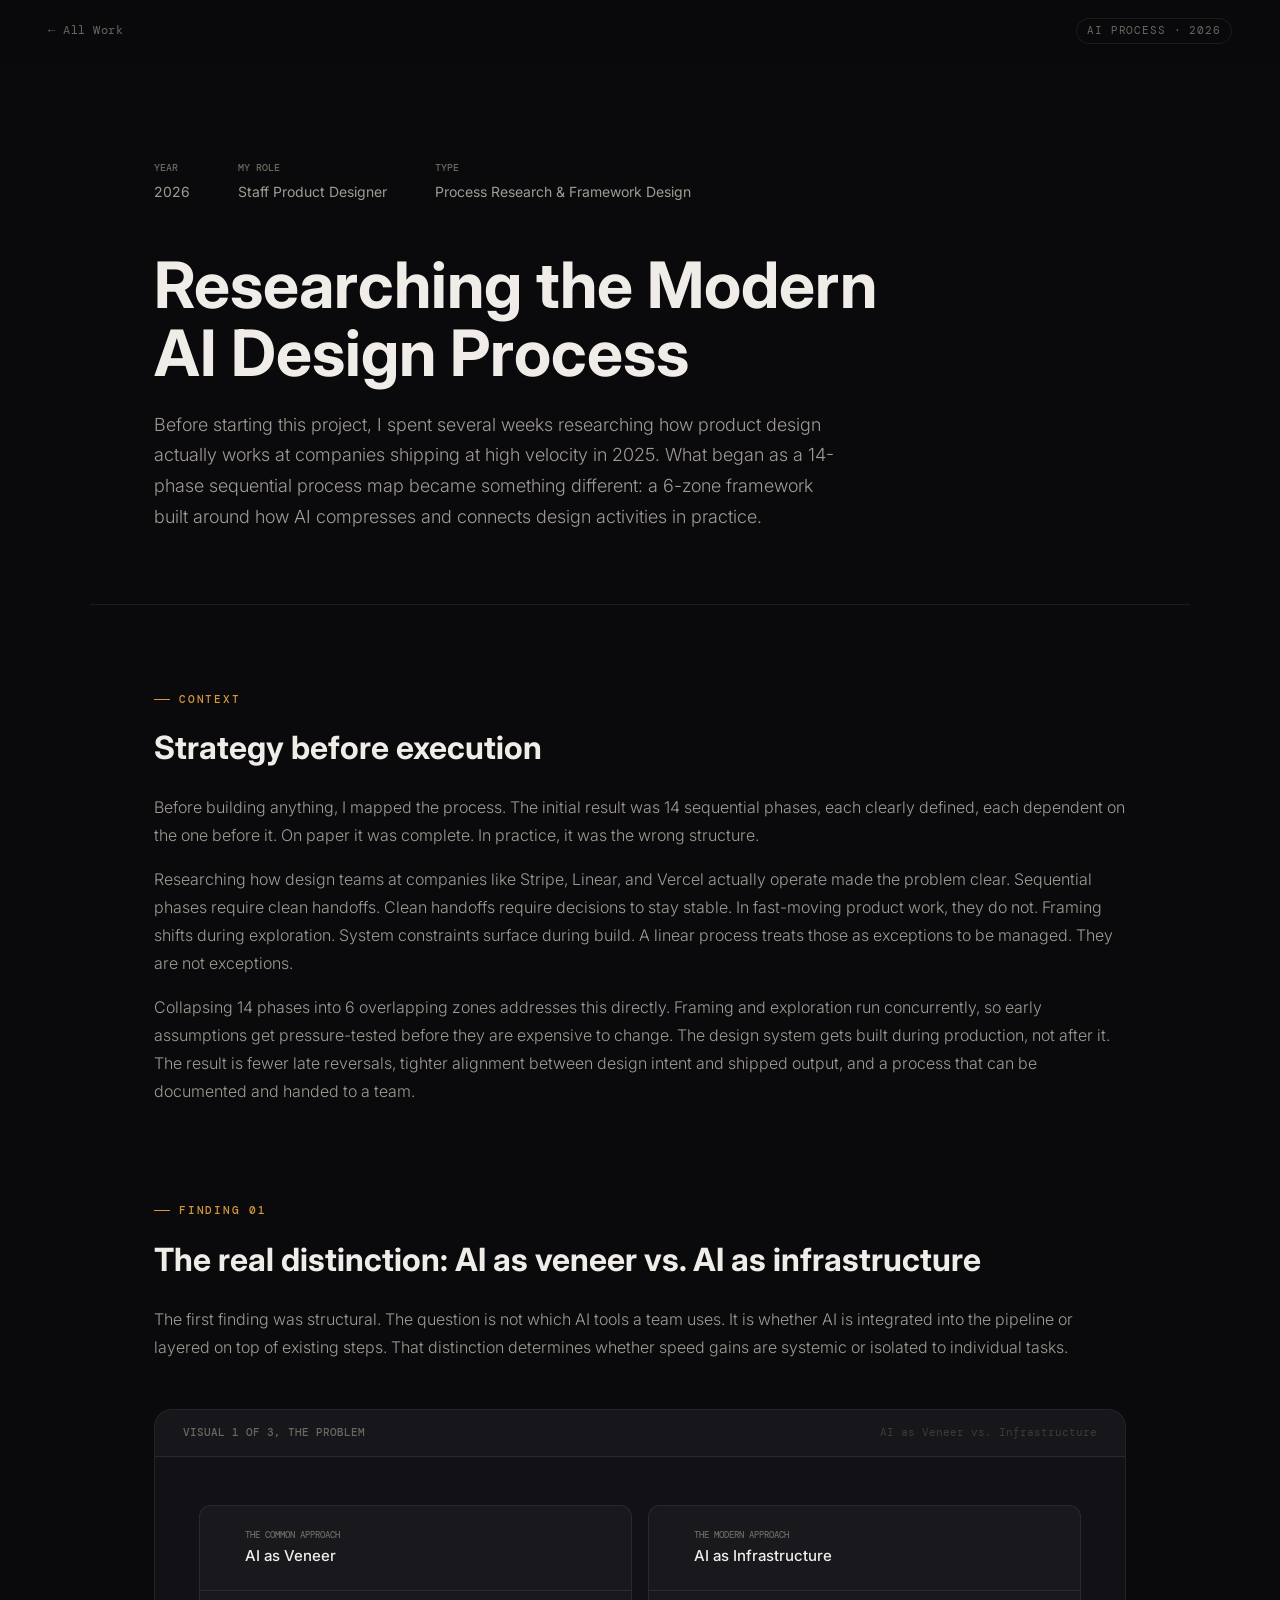
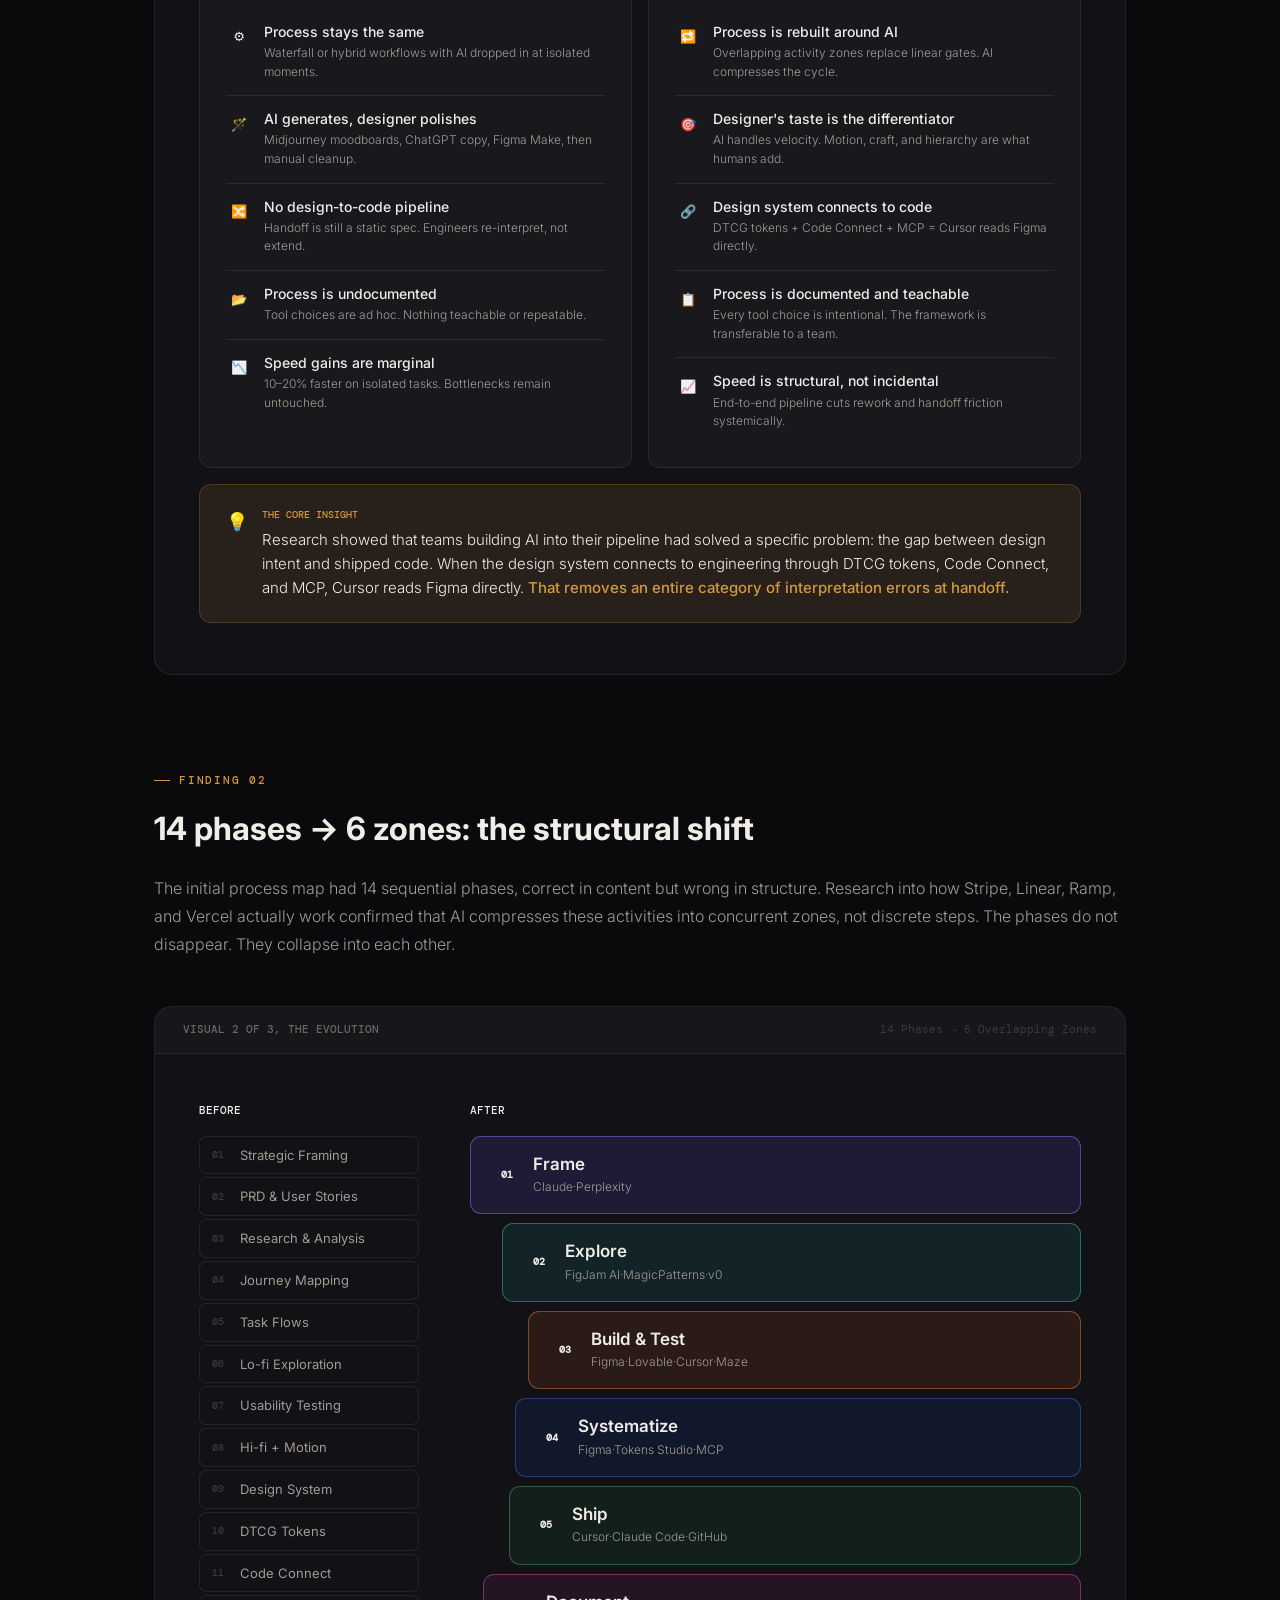
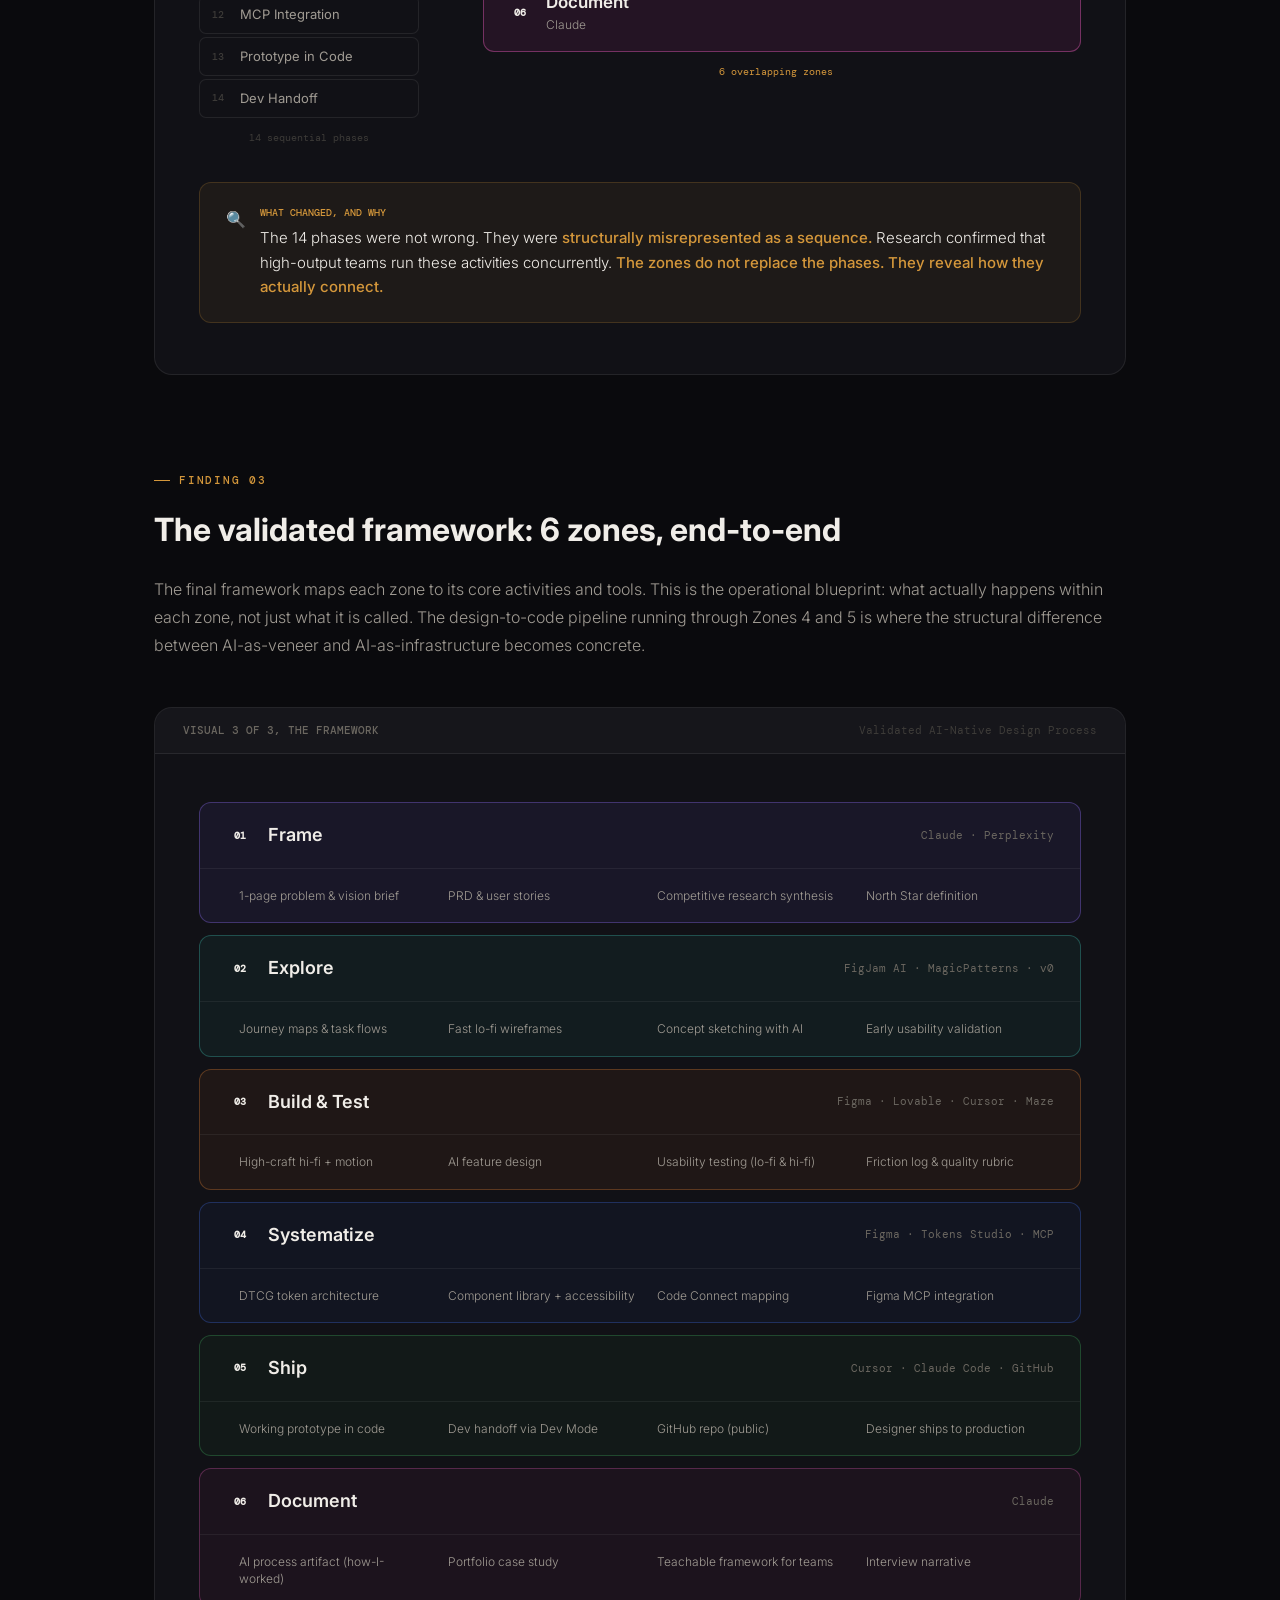
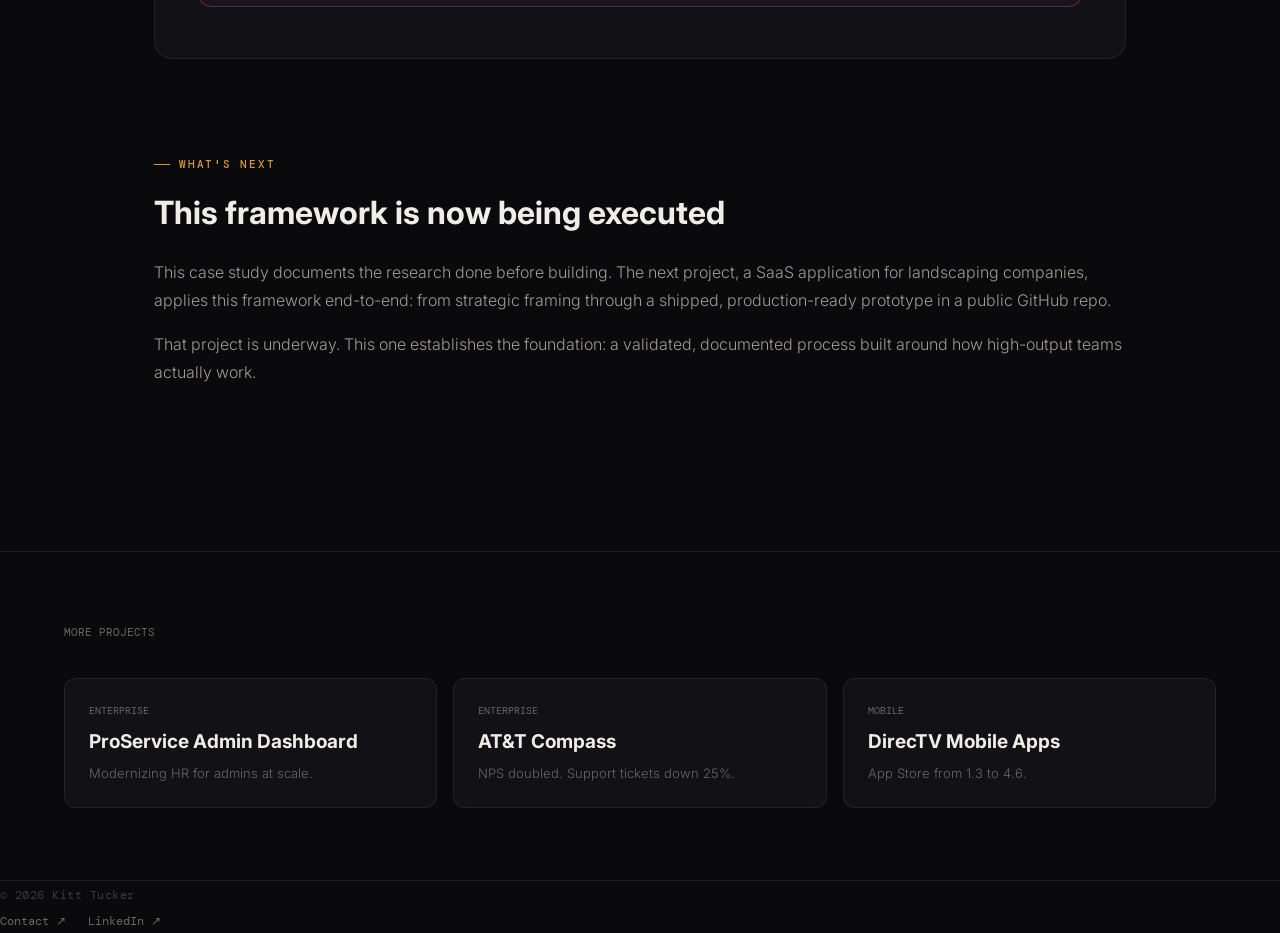
==== commit e5b724dd: "Update ai-process.html" ====
--- a/ai-process.html
+++ b/ai-process.html
@@ -1 +1 @@
-<!DOCTYPE html> <html lang="en"> <head> <meta charset="UTF-8"> <meta name="viewport" content="width=device-width, initial-scale=1.0"> <title>Researching the Modern AI Design Process | Kitt Tucker</title> <meta name="description" content="Before starting a major portfolio project, I spent weeks validating how high-performing design teams at Stripe, Linear, Ramp, and Vercel actually work and reshaped my methodology as a result."> <link rel="stylesheet" href="css/style.css"> <style> /* ─── HERO ─── */ .cs-hero { max-width: 1100px; margin: 0 auto; padding: clamp(64px,8vw,100px) clamp(24px,5vw,64px) clamp(48px,6vw,72px); border-bottom: 1px solid var(--border); } .cs-meta-row { display:flex; gap:clamp(24px,4vw,48px); margin-bottom:clamp(32px,4vw,48px); flex-wrap:wrap; } .cs-meta-label { font-family:var(--font-mono); font-size:10px; letter-spacing:0; text-transform:uppercase; color:var(--text-3); font-weight:500; margin-bottom:5px; } .cs-meta-value { font-size:14px; color:var(--text-2); } .cs-headline { font-family:var(--font-sans); font-size:clamp(32px,5.5vw,64px); font-weight:700; letter-spacing:0; line-height:1.05; color:var(--text-1); margin-bottom:clamp(16px,2vw,24px); max-width:900px; } .cs-intro { font-size:clamp(15px,1.7vw,18px); color:var(--text-2); line-height:1.7; max-width:680px; font-weight:300; } /* ─── CONTENT WRAPPER ─── */ .cs-content { max-width: 1100px; margin:0 auto; padding:clamp(48px,6vw,80px) clamp(24px,5vw,64px); } .cs-section { margin-bottom:clamp(56px,7vw,88px); } .cs-section-title { font-family:var(--font-sans); font-size:clamp(22px,2.8vw,32px); font-weight:700; color:var(--text-1); letter-spacing:0; margin-bottom:clamp(14px,1.8vw,20px); } .cs-body { font-size:clamp(14px,1.5vw,16px); color:var(--text-2); line-height:1.75; font-weight:300; } .cs-body p+p { margin-top:1em; } .cs-body strong { color:var(--text-1); font-weight:500; } /* ─── VISUAL EMBED WRAPPER ─── */ .visual-embed { margin: clamp(32px,4vw,48px) 0; border:1px solid var(--border); border-radius:var(--radius-lg); overflow:hidden; background:var(--surface); } .visual-label { display:flex; align-items:center; justify-content:space-between; padding:14px clamp(18px,2.5vw,28px); border-bottom:1px solid var(--border); background:rgba(255,255,255,0.02); } .visual-label-text { font-family:var(--font-mono); font-size:11px; letter-spacing:0; text-transform:uppercase; color:var(--text-3); font-weight:500; } .visual-label-num { font-family:var(--font-mono); font-size:11px; color:var(--text-4); letter-spacing:0; } .visual-inner { padding:clamp(28px,4vw,48px) clamp(24px,4vw,44px) clamp(32px,4vw,52px); } /* ───────────────────────────────────────── VISUAL 1, THE PROBLEM ───────────────────────────────────────── */ .v1-grid { display:grid; grid-template-columns:1fr 1fr; gap:16px; margin-bottom:16px; } @media(max-width:640px){.v1-grid{ grid-template-columns:1fr; } } .v1-col { background:rgba(255,255,255,0.03); border:1px solid var(--border); border-radius:12px; overflow:hidden; } .v1-col-header { padding:clamp(16px,2vw,22px) clamp(18px,2.5vw,26px); border-bottom:1px solid var(--border); display:flex; align-items:center; gap:10px; } .v1-dot { width:9px; height:9px; border-radius:50%; flex-shrink:0; } .v1-veneer.v1-dot { background:#C85A4A; } .v1-infra.v1-dot { background:#5BAA7E; } .v1-col-sublabel { font-family:var(--font-mono); font-size:9px; letter-spacing:0; text-transform:uppercase; color:var(--text-3); font-weight:500; margin-bottom:2px; } .v1-col-title { font-size:clamp(13px,1.4vw,15px); font-weight:500; } .v1-veneer.v1-col-title { color:#D4726A; } .v1-infra.v1-col-title { color:#6DBF96; } .v1-col-body { padding:clamp(12px,1.5vw,18px) clamp(18px,2.5vw,26px) clamp(16px,2vw,22px); } .v1-item { display:flex; gap:12px; padding:clamp(10px,1.2vw,14px) 0; border-bottom:1px solid var(--border); align-items:flex-start; } .v1-item:last-child { border-bottom:none; } .v1-icon { width:26px; height:26px; border-radius:6px; display:flex; align-items:center; justify-content:center; flex-shrink:0; font-size:13px; margin-top:1px; } .v1-veneer.v1-icon { background:rgba(200,90,74,0.12); } .v1-infra.v1-icon { background:rgba(91,170,126,0.12); } .v1-item-title { font-size:clamp(12px,1.3vw,14px); font-weight:500; color:var(--text-1); line-height:1.3; margin-bottom:3px; } .v1-item-desc { font-size:clamp(11px,1.2vw,12px); color:var(--text-2); line-height:1.55; font-weight:300; } .v1-insight { background:var(--gold-dim); border:1px solid rgba(212,151,59,0.22); border-radius:12px; padding:clamp(16px,2vw,22px) clamp(18px,2.5vw,26px); display:flex; gap:14px; align-items:flex-start; } .v1-insight-icon { font-size:18px; flex-shrink:0; margin-top:1px; } .v1-insight-label { font-family:var(--font-mono); font-size:10px; letter-spacing:0; text-transform:uppercase; color:var(--gold); font-weight:500; margin-bottom:5px; } .v1-insight-text { font-size:clamp(13px,1.4vw,15px); color:var(--text-1); line-height:1.6; font-weight:300; } .v1-insight-text strong { color:var(--gold); font-weight:500; } /* ───────────────────────────────────────── VISUAL 2, THE EVOLUTION ───────────────────────────────────────── */ .v2-comparison { display:grid; grid-template-columns:220px 1fr; gap:clamp(24px,4vw,56px); align-items:start; } @media(max-width:700px){.v2-comparison{ grid-template-columns:1fr; gap:36px; } } .v2-col-label { font-family:var(--font-mono); font-size:11px; letter-spacing:0; text-transform:uppercase; font-weight:500; margin-bottom:16px; } .v2-before.v2-col-label { color:var(--text-3); } .v2-after.v2-col-label { color:var(--gold); } .v2-phase-list { display:flex; flex-direction:column; gap:3px; } .v2-phase-item { display:flex; align-items:center; gap:10px; padding:8px 12px; background:var(--surface); border:1px solid var(--border); border-radius:7px; } .v2-phase-num { font-family:var(--font-mono); font-size:10px; color:var(--text-4); font-weight:500; min-width:18px; } .v2-phase-name { font-size:clamp(11px,1.2vw,13px); color:var(--text-2); } .v2-before-footer { margin-top:12px; font-family:var(--font-mono); font-size:10px; color:var(--text-4); text-align:center; } .v2-after-footer { margin-top:12px; font-family:var(--font-mono); font-size:10px; color:var(--gold); text-align:center; } .v2-zones { display:flex; flex-direction:column; gap:9px; } .v2-zone:nth-child(1){ margin-left:0; } .v2-zone:nth-child(2){ margin-left:clamp(14px,2.5vw,36px); } .v2-zone:nth-child(3){ margin-left:clamp(28px,4.5vw,64px); } .v2-zone:nth-child(4){ margin-left:clamp(22px,3.5vw,50px); } .v2-zone:nth-child(5){ margin-left:clamp(16px,3vw,44px); } .v2-zone:nth-child(6){ margin-left:clamp(6px,1vw,16px); } .v2-zone { border-radius:11px; border-width:1px; border-style:solid; padding:clamp(12px,1.5vw,17px) clamp(16px,2.2vw,24px); display:flex; align-items:center; gap:14px; } .v2-z1{ background:rgba(100,80,200,0.18); border-color:rgba(140,110,240,0.5); } .v2-z2{ background:rgba(30,130,120,0.18); border-color:rgba(60,180,165,0.5); } .v2-z3{ background:rgba(160,80,30,0.18); border-color:rgba(210,120,50,0.5); } .v2-z4{ background:rgba(30,60,140,0.18); border-color:rgba(60,100,210,0.5); } .v2-z5{ background:rgba(30,100,50,0.18); border-color:rgba(60,160,90,0.5); } .v2-z6{ background:rgba(130,40,100,0.18); border-color:rgba(200,80,160,0.5); } .v2-zone-num { font-family:var(--font-mono); font-size:10px; font-weight:600; width:24px; height:24px; border-radius:5px; display:flex; align-items:center; justify-content:center; flex-shrink:0; } .v2-z1.v2-zone-num{ background:rgba(140,110,240,0.25); color:#B8A0F0; } .v2-z2.v2-zone-num{ background:rgba(60,180,165,0.25); color:#5ECFBE; } .v2-z3.v2-zone-num{ background:rgba(210,120,50,0.25); color:#E09050; } .v2-z4.v2-zone-num{ background:rgba(60,100,210,0.25); color:#6090E0; } .v2-z5.v2-zone-num{ background:rgba(60,160,90,0.25); color:#60C880; } .v2-z6.v2-zone-num{ background:rgba(200,80,160,0.25); color:#D870C0; } .v2-zone-name { font-size:clamp(14px,1.5vw,17px); font-weight:600; line-height:1.2; margin-bottom:3px; } .v2-z1.v2-zone-name{ color:#B8A0F0; } .v2-z2.v2-zone-name{ color:#5ECFBE; } .v2-z3.v2-zone-name{ color:#E09050; } .v2-z4.v2-zone-name{ color:#6090E0; } .v2-z5.v2-zone-name{ color:#60C880; } .v2-z6.v2-zone-name{ color:#D870C0; } .v2-zone-tools { font-size:12px; color:var(--text-2); font-weight:300; } .v2-zone-tools.sep { margin:0 5px; opacity:0.4; } .v2-insight { margin-top:clamp(24px,3vw,36px); background:rgba(212,151,59,0.07); border:1px solid rgba(212,151,59,0.2); border-radius:12px; padding:clamp(16px,2vw,22px) clamp(18px,2.5vw,26px); display:flex; gap:14px; } .v2-insight-icon{ font-size:16px; flex-shrink:0; margin-top:2px; } .v2-insight-label{ font-family:var(--font-mono); font-size:10px; letter-spacing:0; text-transform:uppercase; color:var(--gold); font-weight:500; margin-bottom:5px; } .v2-insight-text{ font-size:clamp(13px,1.4vw,15px); color:var(--text-1); line-height:1.65; font-weight:300; } .v2-insight-text strong{ color:var(--gold); font-weight:500; } /* ───────────────────────────────────────── VISUAL 3, THE FRAMEWORK ───────────────────────────────────────── */ .v3-grid { display:flex; flex-direction:column; gap:12px; } .v3-zone { border-radius:12px; border-width:1px; border-style:solid; overflow:hidden; } .v3-z1{ background:rgba(100,80,200,0.1); border-color:rgba(140,110,240,0.35); } .v3-z2{ background:rgba(30,130,120,0.1); border-color:rgba(60,180,165,0.35); } .v3-z3{ background:rgba(160,80,30,0.1); border-color:rgba(210,120,50,0.35); } .v3-z4{ background:rgba(30,60,140,0.1); border-color:rgba(60,100,210,0.35); } .v3-z5{ background:rgba(30,100,50,0.1); border-color:rgba(60,160,90,0.35); } .v3-z6{ background:rgba(130,40,100,0.1); border-color:rgba(200,80,160,0.35); } .v3-zone-header { padding:clamp(14px,1.8vw,18px) clamp(18px,2.5vw,26px); display:flex; align-items:center; gap:14px; border-bottom:1px solid rgba(255,255,255,0.06); } .v3-zone-num-badge { font-family:var(--font-mono); font-size:10px; font-weight:600; width:28px; height:28px; border-radius:7px; display:flex; align-items:center; justify-content:center; flex-shrink:0; } .v3-z1.v3-zone-num-badge{ background:rgba(140,110,240,0.25); color:#B8A0F0; } .v3-z2.v3-zone-num-badge{ background:rgba(60,180,165,0.25); color:#5ECFBE; } .v3-z3.v3-zone-num-badge{ background:rgba(210,120,50,0.25); color:#E09050; } .v3-z4.v3-zone-num-badge{ background:rgba(60,100,210,0.25); color:#6090E0; } .v3-z5.v3-zone-num-badge{ background:rgba(60,160,90,0.25); color:#60C880; } .v3-z6.v3-zone-num-badge{ background:rgba(200,80,160,0.25); color:#D870C0; } .v3-zone-title { font-size:clamp(15px,1.7vw,18px); font-weight:600; flex:1; } .v3-z1.v3-zone-title{ color:#B8A0F0; } .v3-z2.v3-zone-title{ color:#5ECFBE; } .v3-z3.v3-zone-title{ color:#E09050; } .v3-z4.v3-zone-title{ color:#6090E0; } .v3-z5.v3-zone-title{ color:#60C880; } .v3-z6.v3-zone-title{ color:#D870C0; } .v3-zone-tools-inline { font-family:var(--font-mono); font-size:11px; color:var(--text-3); letter-spacing:0; } .v3-zone-body { padding:clamp(14px,1.8vw,18px) clamp(18px,2.5vw,26px); display:grid; grid-template-columns:repeat(auto-fill,minmax(200px,1fr)); gap:8px; } .v3-activity { display:flex; align-items:flex-start; gap:8px; } .v3-activity-dot { width:5px; height:5px; border-radius:50%; flex-shrink:0; margin-top:7px; opacity:0.6; } .v3-z1.v3-activity-dot{ background:#B8A0F0; } .v3-z2.v3-activity-dot{ background:#5ECFBE; } .v3-z3.v3-activity-dot{ background:#E09050; } .v3-z4.v3-activity-dot{ background:#6090E0; } .v3-z5.v3-activity-dot{ background:#60C880; } .v3-z6.v3-activity-dot{ background:#D870C0; } .v3-activity-text { font-size:12px; color:var(--text-2); line-height:1.45; font-weight:300; } /* MORE */ .more-projects { padding:clamp(48px,6vw,72px) clamp(24px,5vw,64px); border-top:1px solid var(--border); } .more-projects-label { font-family:var(--font-mono); font-size:11px; letter-spacing:0; text-transform:uppercase; color:var(--text-3); margin-bottom:clamp(24px,3vw,36px); } .more-grid { display:grid; grid-template-columns:repeat(auto-fill,minmax(min(100%,280px),1fr)); gap:16px; } .more-card { display:block; padding:clamp(18px,2.5vw,24px); background:var(--surface); border:1px solid var(--border); border-radius:var(--radius-md); transition:border-color 0.3s, transform 0.3s var(--ease-out); } .more-card:hover{ border-color:var(--border-hover); transform:translateY(-3px); } .more-card-tag { font-family:var(--font-mono); font-size:10px; letter-spacing:0; text-transform:uppercase; color:var(--text-3); margin-bottom:8px; } .more-card-title { font-family:var(--font-sans); font-size:clamp(16px,1.8vw,19px); color:var(--text-1); font-weight:700; margin-bottom:6px; } .more-card-desc { font-size:13px; color:var(--text-3); line-height:1.55; font-weight:300; } </style> </head> <body> <!-- NAV --> <nav class="nav"> <a href="index.html" class="nav-back">← All Work</a> <span class="nav-tag">AI Process · 2026</span> </nav> <main class="page"> <!-- HERO --> <header class="cs-hero"> <div class="cs-meta-row reveal"> <div class="cs-meta-item"> <div class="cs-meta-label">Year</div> <div class="cs-meta-value">2026</div> </div> <div class="cs-meta-item"> <div class="cs-meta-label">My Role</div> <div class="cs-meta-value">Staff Product Designer</div> </div> <div class="cs-meta-item"> <div class="cs-meta-label">Type</div> <div class="cs-meta-value">Process Research &amp; Framework Design</div> </div> </div> <h1 class="cs-headline reveal reveal-delay-1">Researching the Modern<br>AI Design Process</h1> <p class="cs-intro reveal reveal-delay-2">Before committing to a major portfolio project, I spent several weeks researching and validating how high-performing design teams actually operate in 2025–2026. What began as a 14-phase sequential map became a fundamental rethinking of how AI-native design process should be structured and where most designers are leaving value on the table.</p> </header> <!-- CONTENT --> <div class="cs-content"> <!-- CONTEXT --> <div class="cs-section reveal"> <div class="eyebrow">Context</div> <h2 class="cs-section-title">Strategy before execution</h2> <div class="cs-body"> <p>Sequential design processes fail at the seams. A 14-phase waterfall doesn't fail because the work in each phase is wrong. It fails at the 13 transitions between them, where intent degrades, decisions get re-litigated, and rework accumulates. By the time a design reaches engineering, the original problem framing is two weeks stale.</p> <p>The research question was specific: do concurrent, AI-compressed zones actually reduce that failure surface, or do they just move the problems around?</p> <p>The answer, drawn from published process documentation and practitioner interviews at companies shipping at high velocity, was structural. Collapsing 14 sequential phases into 6 overlapping zones doesn't just speed up the process. It eliminates the handoff moments where errors compound. Framing informs exploration in real time. System architecture shapes hi-fi decisions before they're locked. The design-to-code pipeline gets built during production, not after it.</p> <p>The result is fewer late-stage reversals, tighter alignment between design intent and shipped output, and a process that can be documented, taught, and repeated.</p> </div> </div> <!-- VISUAL 1 --> <div class="cs-section reveal"> <div class="eyebrow">Finding 01</div> <h2 class="cs-section-title">The real distinction: AI as veneer vs. AI as infrastructure</h2> <div class="cs-body"> <p>The first finding was structural. The question isn't which AI tools you use it's whether AI is woven into the pipeline or grafted onto it. The same tools can produce fundamentally different outcomes depending on that answer.</p> </div> <div class="visual-embed"> <div class="visual-label"> <span class="visual-label-text">Visual 1 of 3, The Problem</span> <span class="visual-label-num">AI as Veneer vs. Infrastructure</span> </div> <div class="visual-inner"> <div class="v1-grid"> <div class="v1-col v1-veneer"> <div class="v1-col-header"> <div class="v1-dot"></div> <div> <div class="v1-col-sublabel">The Common Approach</div> <div class="v1-col-title">AI as Veneer</div> </div> </div> <div class="v1-col-body"> <div class="v1-item"> <div class="v1-icon">⚙️</div> <div><div class="v1-item-title">Process stays the same</div><div class="v1-item-desc">Waterfall or hybrid workflows with AI dropped in at isolated moments.</div></div> </div> <div class="v1-item"> <div class="v1-icon">🪄</div> <div><div class="v1-item-title">AI generates, designer polishes</div><div class="v1-item-desc">Midjourney moodboards, ChatGPT copy, Figma Make, then manual cleanup.</div></div> </div> <div class="v1-item"> <div class="v1-icon">🔀</div> <div><div class="v1-item-title">No design-to-code pipeline</div><div class="v1-item-desc">Handoff is still a static spec. Engineers re-interpret, not extend.</div></div> </div> <div class="v1-item"> <div class="v1-icon">📂</div> <div><div class="v1-item-title">Process is undocumented</div><div class="v1-item-desc">Tool choices are ad hoc. Nothing teachable or repeatable.</div></div> </div> <div class="v1-item"> <div class="v1-icon">📉</div> <div><div class="v1-item-title">Speed gains are marginal</div><div class="v1-item-desc">10–20% faster on isolated tasks. Bottlenecks remain untouched.</div></div> </div> </div> </div> <div class="v1-col v1-infra"> <div class="v1-col-header"> <div class="v1-dot"></div> <div> <div class="v1-col-sublabel">The Modern Approach</div> <div class="v1-col-title">AI as Infrastructure</div> </div> </div> <div class="v1-col-body"> <div class="v1-item"> <div class="v1-icon">🔁</div> <div><div class="v1-item-title">Process is rebuilt around AI</div><div class="v1-item-desc">Overlapping activity zones replace linear gates. AI compresses the cycle.</div></div> </div> <div class="v1-item"> <div class="v1-icon">🎯</div> <div><div class="v1-item-title">Designer's taste is the differentiator</div><div class="v1-item-desc">AI handles velocity. Motion, craft, and hierarchy are what humans add.</div></div> </div> <div class="v1-item"> <div class="v1-icon">🔗</div> <div><div class="v1-item-title">Design system connects to code</div><div class="v1-item-desc">DTCG tokens + Code Connect + MCP = Cursor reads Figma directly.</div></div> </div> <div class="v1-item"> <div class="v1-icon">📋</div> <div><div class="v1-item-title">Process is documented and teachable</div><div class="v1-item-desc">Every tool choice is intentional. The framework is transferable to a team.</div></div> </div> <div class="v1-item"> <div class="v1-icon">📈</div> <div><div class="v1-item-title">Speed is structural, not incidental</div><div class="v1-item-desc">End-to-end pipeline cuts rework and handoff friction systemically.</div></div> </div> </div> </div> </div> <div class="v1-insight"> <div class="v1-insight-icon">💡</div> <div> <div class="v1-insight-label">The Core Insight</div> <p class="v1-insight-text">High-performing teams have rebuilt the connection between design and engineering. The bottleneck was never generating pixels it was the gap between design intent and shipped code. <strong>AI-as-infrastructure closes that gap.</strong></p> </div> </div> </div> </div> </div> <!-- VISUAL 2 --> <div class="cs-section reveal"> <div class="eyebrow">Finding 02</div> <h2 class="cs-section-title">14 phases → 6 zones: the structural shift</h2> <div class="cs-body"> <p>The initial process map had 14 sequential phases correct in content, wrong in structure. Research confirmed that AI compresses these activities into concurrent zones, not discrete steps. The phases don't disappear; they collapse into each other.</p> </div> <div class="visual-embed"> <div class="visual-label"> <span class="visual-label-text">Visual 2 of 3, The Evolution</span> <span class="visual-label-num">14 Phases → 6 Overlapping Zones</span> </div> <div class="visual-inner"> <div class="v2-comparison"> <div class="v2-before"> <div class="v2-col-label">Before</div> <div class="v2-phase-list"> <div class="v2-phase-item"><span class="v2-phase-num">01</span><span class="v2-phase-name">Strategic Framing</span></div> <div class="v2-phase-item"><span class="v2-phase-num">02</span><span class="v2-phase-name">PRD &amp; User Stories</span></div> <div class="v2-phase-item"><span class="v2-phase-num">03</span><span class="v2-phase-name">Research &amp; Analysis</span></div> <div class="v2-phase-item"><span class="v2-phase-num">04</span><span class="v2-phase-name">Journey Mapping</span></div> <div class="v2-phase-item"><span class="v2-phase-num">05</span><span class="v2-phase-name">Task Flows</span></div> <div class="v2-phase-item"><span class="v2-phase-num">06</span><span class="v2-phase-name">Lo-fi Exploration</span></div> <div class="v2-phase-item"><span class="v2-phase-num">07</span><span class="v2-phase-name">Usability Testing</span></div> <div class="v2-phase-item"><span class="v2-phase-num">08</span><span class="v2-phase-name">Hi-fi + Motion</span></div> <div class="v2-phase-item"><span class="v2-phase-num">09</span><span class="v2-phase-name">Design System</span></div> <div class="v2-phase-item"><span class="v2-phase-num">10</span><span class="v2-phase-name">DTCG Tokens</span></div> <div class="v2-phase-item"><span class="v2-phase-num">11</span><span class="v2-phase-name">Code Connect</span></div> <div class="v2-phase-item"><span class="v2-phase-num">12</span><span class="v2-phase-name">MCP Integration</span></div> <div class="v2-phase-item"><span class="v2-phase-num">13</span><span class="v2-phase-name">Prototype in Code</span></div> <div class="v2-phase-item"><span class="v2-phase-num">14</span><span class="v2-phase-name">Dev Handoff</span></div> </div> <div class="v2-before-footer">14 sequential phases</div> </div> <div class="v2-after"> <div class="v2-col-label">After</div> <div class="v2-zones"> <div class="v2-zone v2-z1"><div class="v2-zone-num">01</div><div><div class="v2-zone-name">Frame</div><div class="v2-zone-tools"><span>Claude</span><span class="sep">·</span><span>Perplexity</span></div></div></div> <div class="v2-zone v2-z2"><div class="v2-zone-num">02</div><div><div class="v2-zone-name">Explore</div><div class="v2-zone-tools"><span>FigJam AI</span><span class="sep">·</span><span>MagicPatterns</span><span class="sep">·</span><span>v0</span></div></div></div> <div class="v2-zone v2-z3"><div class="v2-zone-num">03</div><div><div class="v2-zone-name">Build &amp; Test</div><div class="v2-zone-tools"><span>Figma</span><span class="sep">·</span><span>Lovable</span><span class="sep">·</span><span>Cursor</span><span class="sep">·</span><span>Maze</span></div></div></div> <div class="v2-zone v2-z4"><div class="v2-zone-num">04</div><div><div class="v2-zone-name">Systematize</div><div class="v2-zone-tools"><span>Figma</span><span class="sep">·</span><span>Tokens Studio</span><span class="sep">·</span><span>MCP</span></div></div></div> <div class="v2-zone v2-z5"><div class="v2-zone-num">05</div><div><div class="v2-zone-name">Ship</div><div class="v2-zone-tools"><span>Cursor</span><span class="sep">·</span><span>Claude Code</span><span class="sep">·</span><span>GitHub</span></div></div></div> <div class="v2-zone v2-z6"><div class="v2-zone-num">06</div><div><div class="v2-zone-name">Document</div><div class="v2-zone-tools"><span>Claude</span></div></div></div> </div> <div class="v2-after-footer">6 overlapping zones</div> </div> </div> <div class="v2-insight"> <div class="v2-insight-icon">🔍</div> <div> <div class="v2-insight-label">What changed, and why</div> <p class="v2-insight-text">The 14 phases weren't wrong they were <strong>structurally misrepresented as a sequence.</strong> Research confirmed that high-output teams run these activities concurrently. <strong>The zones don't replace the phases. They reveal how they actually connect.</strong></p> </div> </div> </div> </div> </div> <!-- VISUAL 3 --> <div class="cs-section reveal"> <div class="eyebrow">Finding 03</div> <h2 class="cs-section-title">The validated framework: 6 zones, end-to-end</h2> <div class="cs-body"> <p>The final framework maps each zone to its core activities and tools. This is the operational blueprint what actually happens within each zone, not just what it's called. The design-to-code pipeline running through Zones 4 and 5 is the critical infrastructure that separates AI-as-veneer from AI-as-infrastructure.</p> </div> <div class="visual-embed"> <div class="visual-label"> <span class="visual-label-text">Visual 3 of 3, The Framework</span> <span class="visual-label-num">Validated AI-Native Design Process</span> </div> <div class="visual-inner"> <div class="v3-grid"> <div class="v3-zone v3-z1"> <div class="v3-zone-header"> <div class="v3-zone-num-badge">01</div> <div class="v3-zone-title">Frame</div> <div class="v3-zone-tools-inline">Claude · Perplexity</div> </div> <div class="v3-zone-body"> <div class="v3-activity"><div class="v3-activity-dot"></div><div class="v3-activity-text">1-page problem &amp; vision brief</div></div> <div class="v3-activity"><div class="v3-activity-dot"></div><div class="v3-activity-text">PRD &amp; user stories</div></div> <div class="v3-activity"><div class="v3-activity-dot"></div><div class="v3-activity-text">Competitive research synthesis</div></div> <div class="v3-activity"><div class="v3-activity-dot"></div><div class="v3-activity-text">North Star definition</div></div> </div> </div> <div class="v3-zone v3-z2"> <div class="v3-zone-header"> <div class="v3-zone-num-badge">02</div> <div class="v3-zone-title">Explore</div> <div class="v3-zone-tools-inline">FigJam AI · MagicPatterns · v0</div> </div> <div class="v3-zone-body"> <div class="v3-activity"><div class="v3-activity-dot"></div><div class="v3-activity-text">Journey maps &amp; task flows</div></div> <div class="v3-activity"><div class="v3-activity-dot"></div><div class="v3-activity-text">Fast lo-fi wireframes</div></div> <div class="v3-activity"><div class="v3-activity-dot"></div><div class="v3-activity-text">Concept sketching with AI</div></div> <div class="v3-activity"><div class="v3-activity-dot"></div><div class="v3-activity-text">Early usability validation</div></div> </div> </div> <div class="v3-zone v3-z3"> <div class="v3-zone-header"> <div class="v3-zone-num-badge">03</div> <div class="v3-zone-title">Build &amp; Test</div> <div class="v3-zone-tools-inline">Figma · Lovable · Cursor · Maze</div> </div> <div class="v3-zone-body"> <div class="v3-activity"><div class="v3-activity-dot"></div><div class="v3-activity-text">High-craft hi-fi + motion</div></div> <div class="v3-activity"><div class="v3-activity-dot"></div><div class="v3-activity-text">AI feature design</div></div> <div class="v3-activity"><div class="v3-activity-dot"></div><div class="v3-activity-text">Usability testing (lo-fi &amp; hi-fi)</div></div> <div class="v3-activity"><div class="v3-activity-dot"></div><div class="v3-activity-text">Friction log &amp; quality rubric</div></div> </div> </div> <div class="v3-zone v3-z4"> <div class="v3-zone-header"> <div class="v3-zone-num-badge">04</div> <div class="v3-zone-title">Systematize</div> <div class="v3-zone-tools-inline">Figma · Tokens Studio · MCP</div> </div> <div class="v3-zone-body"> <div class="v3-activity"><div class="v3-activity-dot"></div><div class="v3-activity-text">DTCG token architecture</div></div> <div class="v3-activity"><div class="v3-activity-dot"></div><div class="v3-activity-text">Component library + accessibility</div></div> <div class="v3-activity"><div class="v3-activity-dot"></div><div class="v3-activity-text">Code Connect mapping</div></div> <div class="v3-activity"><div class="v3-activity-dot"></div><div class="v3-activity-text">Figma MCP integration</div></div> </div> </div> <div class="v3-zone v3-z5"> <div class="v3-zone-header"> <div class="v3-zone-num-badge">05</div> <div class="v3-zone-title">Ship</div> <div class="v3-zone-tools-inline">Cursor · Claude Code · GitHub</div> </div> <div class="v3-zone-body"> <div class="v3-activity"><div class="v3-activity-dot"></div><div class="v3-activity-text">Working prototype in code</div></div> <div class="v3-activity"><div class="v3-activity-dot"></div><div class="v3-activity-text">Dev handoff via Dev Mode</div></div> <div class="v3-activity"><div class="v3-activity-dot"></div><div class="v3-activity-text">GitHub repo (public)</div></div> <div class="v3-activity"><div class="v3-activity-dot"></div><div class="v3-activity-text">Designer ships to production</div></div> </div> </div> <div class="v3-zone v3-z6"> <div class="v3-zone-header"> <div class="v3-zone-num-badge">06</div> <div class="v3-zone-title">Document</div> <div class="v3-zone-tools-inline">Claude</div> </div> <div class="v3-zone-body"> <div class="v3-activity"><div class="v3-activity-dot"></div><div class="v3-activity-text">AI process artifact (how-I-worked)</div></div> <div class="v3-activity"><div class="v3-activity-dot"></div><div class="v3-activity-text">Portfolio case study</div></div> <div class="v3-activity"><div class="v3-activity-dot"></div><div class="v3-activity-text">Teachable framework for teams</div></div> <div class="v3-activity"><div class="v3-activity-dot"></div><div class="v3-activity-text">Interview narrative</div></div> </div> </div> </div> </div> </div> </div> <!-- CLOSING --> <div class="cs-section reveal"> <div class="eyebrow">What's Next</div> <h2 class="cs-section-title">This framework is now being executed</h2> <div class="cs-body"> <p>This case study documents the research and validation work done before building. The next project a SaaS application for landscaping companies applies this framework end-to-end, from strategic framing through a shipped, production-ready prototype in a public GitHub repo.</p> <p>That project is underway. This one makes the case for what comes first and already demonstrates the most important signal for Staff/Principal roles: <strong>doing the strategic groundwork before touching a tool.</strong></p> </div> </div> </div> <!-- MORE PROJECTS --> <section class="more-projects reveal"> <p class="more-projects-label">More Projects</p> <div class="more-grid"> <a href="proservice.html" class="more-card"> <div class="more-card-tag">Enterprise</div> <div class="more-card-title">ProService Admin Dashboard</div> <div class="more-card-desc">Modernizing HR for admins at scale.</div> </a> <a href="https://www.uxkitt.com/compass" target="_blank" class="more-card"> <div class="more-card-tag">Enterprise</div> <div class="more-card-title">AT&amp;T Compass</div> <div class="more-card-desc">NPS doubled. Support tickets down 25%.</div> </a> <a href="https://www.uxkitt.com/directv" target="_blank" class="more-card"> <div class="more-card-tag">Mobile</div> <div class="more-card-title">DirecTV Mobile Apps</div> <div class="more-card-desc">App Store from 1.3 to 4.6.</div> </a> </div> </section> </main> <footer class="footer"> <span class="footer-copy">© 2026 Kitt Tucker</span> <ul class="footer-links"> <li><a href="mailto:kitt@uxkitt.com">Contact ↗</a></li> <li><a href="https://www.linkedin.com/in/uxkitt" target="_blank" rel="noopener">LinkedIn ↗</a></li> </ul> </footer> <script src="js/main.js"></script> </body> </html>
+<!DOCTYPE html> <html lang="en"> <head> <meta charset="UTF-8"> <meta name="viewport" content="width=device-width, initial-scale=1.0"> <title>Researching the Modern AI Design Process | Kitt Tucker</title> <meta name="description" content="Before starting a major portfolio project, I spent weeks validating how high-performing design teams at Stripe, Linear, Ramp, and Vercel actually work and reshaped my methodology as a result."> <link rel="stylesheet" href="css/style.css"> <style> /* ─── HERO ─── */ .cs-hero { max-width: 1100px; margin: 0 auto; padding: clamp(64px,8vw,100px) clamp(24px,5vw,64px) clamp(48px,6vw,72px); border-bottom: 1px solid var(--border); } .cs-meta-row { display:flex; gap:clamp(24px,4vw,48px); margin-bottom:clamp(32px,4vw,48px); flex-wrap:wrap; } .cs-meta-label { font-family:var(--font-mono); font-size:10px; letter-spacing:0; text-transform:uppercase; color:var(--text-3); font-weight:500; margin-bottom:5px; } .cs-meta-value { font-size:14px; color:var(--text-2); } .cs-headline { font-family:var(--font-sans); font-size:clamp(32px,5.5vw,64px); font-weight:700; letter-spacing:0; line-height:1.05; color:var(--text-1); margin-bottom:clamp(16px,2vw,24px); max-width:900px; } .cs-intro { font-size:clamp(15px,1.7vw,18px); color:var(--text-2); line-height:1.7; max-width:680px; font-weight:300; } /* ─── CONTENT WRAPPER ─── */ .cs-content { max-width: 1100px; margin:0 auto; padding:clamp(48px,6vw,80px) clamp(24px,5vw,64px); } .cs-section { margin-bottom:clamp(56px,7vw,88px); } .cs-section-title { font-family:var(--font-sans); font-size:clamp(22px,2.8vw,32px); font-weight:700; color:var(--text-1); letter-spacing:0; margin-bottom:clamp(14px,1.8vw,20px); } .cs-body { font-size:clamp(14px,1.5vw,16px); color:var(--text-2); line-height:1.75; font-weight:300; } .cs-body p+p { margin-top:1em; } .cs-body strong { color:var(--text-1); font-weight:500; } /* ─── VISUAL EMBED WRAPPER ─── */ .visual-embed { margin: clamp(32px,4vw,48px) 0; border:1px solid var(--border); border-radius:var(--radius-lg); overflow:hidden; background:var(--surface); } .visual-label { display:flex; align-items:center; justify-content:space-between; padding:14px clamp(18px,2.5vw,28px); border-bottom:1px solid var(--border); background:rgba(255,255,255,0.02); } .visual-label-text { font-family:var(--font-mono); font-size:11px; letter-spacing:0; text-transform:uppercase; color:var(--text-3); font-weight:500; } .visual-label-num { font-family:var(--font-mono); font-size:11px; color:var(--text-4); letter-spacing:0; } .visual-inner { padding:clamp(28px,4vw,48px) clamp(24px,4vw,44px) clamp(32px,4vw,52px); } /* ───────────────────────────────────────── VISUAL 1, THE PROBLEM ───────────────────────────────────────── */ .v1-grid { display:grid; grid-template-columns:1fr 1fr; gap:16px; margin-bottom:16px; } @media(max-width:640px){.v1-grid{ grid-template-columns:1fr; } } .v1-col { background:rgba(255,255,255,0.03); border:1px solid var(--border); border-radius:12px; overflow:hidden; } .v1-col-header { padding:clamp(16px,2vw,22px) clamp(18px,2.5vw,26px); border-bottom:1px solid var(--border); display:flex; align-items:center; gap:10px; } .v1-dot { width:9px; height:9px; border-radius:50%; flex-shrink:0; } .v1-veneer.v1-dot { background:#C85A4A; } .v1-infra.v1-dot { background:#5BAA7E; } .v1-col-sublabel { font-family:var(--font-mono); font-size:9px; letter-spacing:0; text-transform:uppercase; color:var(--text-3); font-weight:500; margin-bottom:2px; } .v1-col-title { font-size:clamp(13px,1.4vw,15px); font-weight:500; } .v1-veneer.v1-col-title { color:#D4726A; } .v1-infra.v1-col-title { color:#6DBF96; } .v1-col-body { padding:clamp(12px,1.5vw,18px) clamp(18px,2.5vw,26px) clamp(16px,2vw,22px); } .v1-item { display:flex; gap:12px; padding:clamp(10px,1.2vw,14px) 0; border-bottom:1px solid var(--border); align-items:flex-start; } .v1-item:last-child { border-bottom:none; } .v1-icon { width:26px; height:26px; border-radius:6px; display:flex; align-items:center; justify-content:center; flex-shrink:0; font-size:13px; margin-top:1px; } .v1-veneer.v1-icon { background:rgba(200,90,74,0.12); } .v1-infra.v1-icon { background:rgba(91,170,126,0.12); } .v1-item-title { font-size:clamp(12px,1.3vw,14px); font-weight:500; color:var(--text-1); line-height:1.3; margin-bottom:3px; } .v1-item-desc { font-size:clamp(11px,1.2vw,12px); color:var(--text-2); line-height:1.55; font-weight:300; } .v1-insight { background:var(--gold-dim); border:1px solid rgba(212,151,59,0.22); border-radius:12px; padding:clamp(16px,2vw,22px) clamp(18px,2.5vw,26px); display:flex; gap:14px; align-items:flex-start; } .v1-insight-icon { font-size:18px; flex-shrink:0; margin-top:1px; } .v1-insight-label { font-family:var(--font-mono); font-size:10px; letter-spacing:0; text-transform:uppercase; color:var(--gold); font-weight:500; margin-bottom:5px; } .v1-insight-text { font-size:clamp(13px,1.4vw,15px); color:var(--text-1); line-height:1.6; font-weight:300; } .v1-insight-text strong { color:var(--gold); font-weight:500; } /* ───────────────────────────────────────── VISUAL 2, THE EVOLUTION ───────────────────────────────────────── */ .v2-comparison { display:grid; grid-template-columns:220px 1fr; gap:clamp(24px,4vw,56px); align-items:start; } @media(max-width:700px){.v2-comparison{ grid-template-columns:1fr; gap:36px; } } .v2-col-label { font-family:var(--font-mono); font-size:11px; letter-spacing:0; text-transform:uppercase; font-weight:500; margin-bottom:16px; } .v2-before.v2-col-label { color:var(--text-3); } .v2-after.v2-col-label { color:var(--gold); } .v2-phase-list { display:flex; flex-direction:column; gap:3px; } .v2-phase-item { display:flex; align-items:center; gap:10px; padding:8px 12px; background:var(--surface); border:1px solid var(--border); border-radius:7px; } .v2-phase-num { font-family:var(--font-mono); font-size:10px; color:var(--text-4); font-weight:500; min-width:18px; } .v2-phase-name { font-size:clamp(11px,1.2vw,13px); color:var(--text-2); } .v2-before-footer { margin-top:12px; font-family:var(--font-mono); font-size:10px; color:var(--text-4); text-align:center; } .v2-after-footer { margin-top:12px; font-family:var(--font-mono); font-size:10px; color:var(--gold); text-align:center; } .v2-zones { display:flex; flex-direction:column; gap:9px; } .v2-zone:nth-child(1){ margin-left:0; } .v2-zone:nth-child(2){ margin-left:clamp(14px,2.5vw,36px); } .v2-zone:nth-child(3){ margin-left:clamp(28px,4.5vw,64px); } .v2-zone:nth-child(4){ margin-left:clamp(22px,3.5vw,50px); } .v2-zone:nth-child(5){ margin-left:clamp(16px,3vw,44px); } .v2-zone:nth-child(6){ margin-left:clamp(6px,1vw,16px); } .v2-zone { border-radius:11px; border-width:1px; border-style:solid; padding:clamp(12px,1.5vw,17px) clamp(16px,2.2vw,24px); display:flex; align-items:center; gap:14px; } .v2-z1{ background:rgba(100,80,200,0.18); border-color:rgba(140,110,240,0.5); } .v2-z2{ background:rgba(30,130,120,0.18); border-color:rgba(60,180,165,0.5); } .v2-z3{ background:rgba(160,80,30,0.18); border-color:rgba(210,120,50,0.5); } .v2-z4{ background:rgba(30,60,140,0.18); border-color:rgba(60,100,210,0.5); } .v2-z5{ background:rgba(30,100,50,0.18); border-color:rgba(60,160,90,0.5); } .v2-z6{ background:rgba(130,40,100,0.18); border-color:rgba(200,80,160,0.5); } .v2-zone-num { font-family:var(--font-mono); font-size:10px; font-weight:600; width:24px; height:24px; border-radius:5px; display:flex; align-items:center; justify-content:center; flex-shrink:0; } .v2-z1.v2-zone-num{ background:rgba(140,110,240,0.25); color:#B8A0F0; } .v2-z2.v2-zone-num{ background:rgba(60,180,165,0.25); color:#5ECFBE; } .v2-z3.v2-zone-num{ background:rgba(210,120,50,0.25); color:#E09050; } .v2-z4.v2-zone-num{ background:rgba(60,100,210,0.25); color:#6090E0; } .v2-z5.v2-zone-num{ background:rgba(60,160,90,0.25); color:#60C880; } .v2-z6.v2-zone-num{ background:rgba(200,80,160,0.25); color:#D870C0; } .v2-zone-name { font-size:clamp(14px,1.5vw,17px); font-weight:600; line-height:1.2; margin-bottom:3px; } .v2-z1.v2-zone-name{ color:#B8A0F0; } .v2-z2.v2-zone-name{ color:#5ECFBE; } .v2-z3.v2-zone-name{ color:#E09050; } .v2-z4.v2-zone-name{ color:#6090E0; } .v2-z5.v2-zone-name{ color:#60C880; } .v2-z6.v2-zone-name{ color:#D870C0; } .v2-zone-tools { font-size:12px; color:var(--text-2); font-weight:300; } .v2-zone-tools.sep { margin:0 5px; opacity:0.4; } .v2-insight { margin-top:clamp(24px,3vw,36px); background:rgba(212,151,59,0.07); border:1px solid rgba(212,151,59,0.2); border-radius:12px; padding:clamp(16px,2vw,22px) clamp(18px,2.5vw,26px); display:flex; gap:14px; } .v2-insight-icon{ font-size:16px; flex-shrink:0; margin-top:2px; } .v2-insight-label{ font-family:var(--font-mono); font-size:10px; letter-spacing:0; text-transform:uppercase; color:var(--gold); font-weight:500; margin-bottom:5px; } .v2-insight-text{ font-size:clamp(13px,1.4vw,15px); color:var(--text-1); line-height:1.65; font-weight:300; } .v2-insight-text strong{ color:var(--gold); font-weight:500; } /* ───────────────────────────────────────── VISUAL 3, THE FRAMEWORK ───────────────────────────────────────── */ .v3-grid { display:flex; flex-direction:column; gap:12px; } .v3-zone { border-radius:12px; border-width:1px; border-style:solid; overflow:hidden; } .v3-z1{ background:rgba(100,80,200,0.1); border-color:rgba(140,110,240,0.35); } .v3-z2{ background:rgba(30,130,120,0.1); border-color:rgba(60,180,165,0.35); } .v3-z3{ background:rgba(160,80,30,0.1); border-color:rgba(210,120,50,0.35); } .v3-z4{ background:rgba(30,60,140,0.1); border-color:rgba(60,100,210,0.35); } .v3-z5{ background:rgba(30,100,50,0.1); border-color:rgba(60,160,90,0.35); } .v3-z6{ background:rgba(130,40,100,0.1); border-color:rgba(200,80,160,0.35); } .v3-zone-header { padding:clamp(14px,1.8vw,18px) clamp(18px,2.5vw,26px); display:flex; align-items:center; gap:14px; border-bottom:1px solid rgba(255,255,255,0.06); } .v3-zone-num-badge { font-family:var(--font-mono); font-size:10px; font-weight:600; width:28px; height:28px; border-radius:7px; display:flex; align-items:center; justify-content:center; flex-shrink:0; } .v3-z1.v3-zone-num-badge{ background:rgba(140,110,240,0.25); color:#B8A0F0; } .v3-z2.v3-zone-num-badge{ background:rgba(60,180,165,0.25); color:#5ECFBE; } .v3-z3.v3-zone-num-badge{ background:rgba(210,120,50,0.25); color:#E09050; } .v3-z4.v3-zone-num-badge{ background:rgba(60,100,210,0.25); color:#6090E0; } .v3-z5.v3-zone-num-badge{ background:rgba(60,160,90,0.25); color:#60C880; } .v3-z6.v3-zone-num-badge{ background:rgba(200,80,160,0.25); color:#D870C0; } .v3-zone-title { font-size:clamp(15px,1.7vw,18px); font-weight:600; flex:1; } .v3-z1.v3-zone-title{ color:#B8A0F0; } .v3-z2.v3-zone-title{ color:#5ECFBE; } .v3-z3.v3-zone-title{ color:#E09050; } .v3-z4.v3-zone-title{ color:#6090E0; } .v3-z5.v3-zone-title{ color:#60C880; } .v3-z6.v3-zone-title{ color:#D870C0; } .v3-zone-tools-inline { font-family:var(--font-mono); font-size:11px; color:var(--text-3); letter-spacing:0; } .v3-zone-body { padding:clamp(14px,1.8vw,18px) clamp(18px,2.5vw,26px); display:grid; grid-template-columns:repeat(auto-fill,minmax(200px,1fr)); gap:8px; } .v3-activity { display:flex; align-items:flex-start; gap:8px; } .v3-activity-dot { width:5px; height:5px; border-radius:50%; flex-shrink:0; margin-top:7px; opacity:0.6; } .v3-z1.v3-activity-dot{ background:#B8A0F0; } .v3-z2.v3-activity-dot{ background:#5ECFBE; } .v3-z3.v3-activity-dot{ background:#E09050; } .v3-z4.v3-activity-dot{ background:#6090E0; } .v3-z5.v3-activity-dot{ background:#60C880; } .v3-z6.v3-activity-dot{ background:#D870C0; } .v3-activity-text { font-size:12px; color:var(--text-2); line-height:1.45; font-weight:300; } /* MORE */ .more-projects { padding:clamp(48px,6vw,72px) clamp(24px,5vw,64px); border-top:1px solid var(--border); } .more-projects-label { font-family:var(--font-mono); font-size:11px; letter-spacing:0; text-transform:uppercase; color:var(--text-3); margin-bottom:clamp(24px,3vw,36px); } .more-grid { display:grid; grid-template-columns:repeat(auto-fill,minmax(min(100%,280px),1fr)); gap:16px; } .more-card { display:block; padding:clamp(18px,2.5vw,24px); background:var(--surface); border:1px solid var(--border); border-radius:var(--radius-md); transition:border-color 0.3s, transform 0.3s var(--ease-out); } .more-card:hover{ border-color:var(--border-hover); transform:translateY(-3px); } .more-card-tag { font-family:var(--font-mono); font-size:10px; letter-spacing:0; text-transform:uppercase; color:var(--text-3); margin-bottom:8px; } .more-card-title { font-family:var(--font-sans); font-size:clamp(16px,1.8vw,19px); color:var(--text-1); font-weight:700; margin-bottom:6px; } .more-card-desc { font-size:13px; color:var(--text-3); line-height:1.55; font-weight:300; } </style> </head> <body> <!-- NAV --> <nav class="nav"> <a href="index.html" class="nav-back">← All Work</a> <span class="nav-tag">AI Process · 2026</span> </nav> <main class="page"> <!-- HERO --> <header class="cs-hero"> <div class="cs-meta-row reveal"> <div class="cs-meta-item"> <div class="cs-meta-label">Year</div> <div class="cs-meta-value">2026</div> </div> <div class="cs-meta-item"> <div class="cs-meta-label">My Role</div> <div class="cs-meta-value">Staff Product Designer</div> </div> <div class="cs-meta-item"> <div class="cs-meta-label">Type</div> <div class="cs-meta-value">Process Research &amp; Framework Design</div> </div> </div> <h1 class="cs-headline reveal reveal-delay-1">Researching the Modern<br>AI Design Process</h1> <p class="cs-intro reveal reveal-delay-2">Before starting this project, I spent several weeks researching how product design actually works at companies shipping at high velocity in 2025. What began as a 14-phase sequential process map became something different: a 6-zone framework built around how AI compresses and connects design activities in practice.</p> </header> <!-- CONTENT --> <div class="cs-content"> <!-- CONTEXT --> <div class="cs-section reveal"> <div class="eyebrow">Context</div> <h2 class="cs-section-title">Strategy before execution</h2> <div class="cs-body"> <p>Before building anything, I mapped the process. The initial result was 14 sequential phases, each clearly defined, each dependent on the one before it. On paper it was complete. In practice, it was the wrong structure.</p> <p>Researching how design teams at companies like Stripe, Linear, and Vercel actually operate made the problem clear. Sequential phases require clean handoffs. Clean handoffs require decisions to stay stable. In fast-moving product work, they do not. Framing shifts during exploration. System constraints surface during build. A linear process treats those as exceptions to be managed. They are not exceptions.</p> <p>Collapsing 14 phases into 6 overlapping zones addresses this directly. Framing and exploration run concurrently, so early assumptions get pressure-tested before they are expensive to change. The design system gets built during production, not after it. The result is fewer late reversals, tighter alignment between design intent and shipped output, and a process that can be documented and handed to a team.</p> </div> </div> <!-- VISUAL 1 --> <div class="cs-section reveal"> <div class="eyebrow">Finding 01</div> <h2 class="cs-section-title">The real distinction: AI as veneer vs. AI as infrastructure</h2> <div class="cs-body"> <p>The first finding was structural. The question is not which AI tools a team uses. It is whether AI is integrated into the pipeline or layered on top of existing steps. That distinction determines whether speed gains are systemic or isolated to individual tasks.</p> </div> <div class="visual-embed"> <div class="visual-label"> <span class="visual-label-text">Visual 1 of 3, The Problem</span> <span class="visual-label-num">AI as Veneer vs. Infrastructure</span> </div> <div class="visual-inner"> <div class="v1-grid"> <div class="v1-col v1-veneer"> <div class="v1-col-header"> <div class="v1-dot"></div> <div> <div class="v1-col-sublabel">The Common Approach</div> <div class="v1-col-title">AI as Veneer</div> </div> </div> <div class="v1-col-body"> <div class="v1-item"> <div class="v1-icon">⚙️</div> <div><div class="v1-item-title">Process stays the same</div><div class="v1-item-desc">Waterfall or hybrid workflows with AI dropped in at isolated moments.</div></div> </div> <div class="v1-item"> <div class="v1-icon">🪄</div> <div><div class="v1-item-title">AI generates, designer polishes</div><div class="v1-item-desc">Midjourney moodboards, ChatGPT copy, Figma Make, then manual cleanup.</div></div> </div> <div class="v1-item"> <div class="v1-icon">🔀</div> <div><div class="v1-item-title">No design-to-code pipeline</div><div class="v1-item-desc">Handoff is still a static spec. Engineers re-interpret, not extend.</div></div> </div> <div class="v1-item"> <div class="v1-icon">📂</div> <div><div class="v1-item-title">Process is undocumented</div><div class="v1-item-desc">Tool choices are ad hoc. Nothing teachable or repeatable.</div></div> </div> <div class="v1-item"> <div class="v1-icon">📉</div> <div><div class="v1-item-title">Speed gains are marginal</div><div class="v1-item-desc">10–20% faster on isolated tasks. Bottlenecks remain untouched.</div></div> </div> </div> </div> <div class="v1-col v1-infra"> <div class="v1-col-header"> <div class="v1-dot"></div> <div> <div class="v1-col-sublabel">The Modern Approach</div> <div class="v1-col-title">AI as Infrastructure</div> </div> </div> <div class="v1-col-body"> <div class="v1-item"> <div class="v1-icon">🔁</div> <div><div class="v1-item-title">Process is rebuilt around AI</div><div class="v1-item-desc">Overlapping activity zones replace linear gates. AI compresses the cycle.</div></div> </div> <div class="v1-item"> <div class="v1-icon">🎯</div> <div><div class="v1-item-title">Designer's taste is the differentiator</div><div class="v1-item-desc">AI handles velocity. Motion, craft, and hierarchy are what humans add.</div></div> </div> <div class="v1-item"> <div class="v1-icon">🔗</div> <div><div class="v1-item-title">Design system connects to code</div><div class="v1-item-desc">DTCG tokens + Code Connect + MCP = Cursor reads Figma directly.</div></div> </div> <div class="v1-item"> <div class="v1-icon">📋</div> <div><div class="v1-item-title">Process is documented and teachable</div><div class="v1-item-desc">Every tool choice is intentional. The framework is transferable to a team.</div></div> </div> <div class="v1-item"> <div class="v1-icon">📈</div> <div><div class="v1-item-title">Speed is structural, not incidental</div><div class="v1-item-desc">End-to-end pipeline cuts rework and handoff friction systemically.</div></div> </div> </div> </div> </div> <div class="v1-insight"> <div class="v1-insight-icon">💡</div> <div> <div class="v1-insight-label">The Core Insight</div> <p class="v1-insight-text">Research showed that teams building AI into their pipeline had solved a specific problem: the gap between design intent and shipped code. When the design system connects to engineering through DTCG tokens, Code Connect, and MCP, Cursor reads Figma directly. <strong>That removes an entire category of interpretation errors at handoff.</strong></p> </div> </div> </div> </div> </div> <!-- VISUAL 2 --> <div class="cs-section reveal"> <div class="eyebrow">Finding 02</div> <h2 class="cs-section-title">14 phases → 6 zones: the structural shift</h2> <div class="cs-body"> <p>The initial process map had 14 sequential phases, correct in content but wrong in structure. Research into how Stripe, Linear, Ramp, and Vercel actually work confirmed that AI compresses these activities into concurrent zones, not discrete steps. The phases do not disappear. They collapse into each other.</p> </div> <div class="visual-embed"> <div class="visual-label"> <span class="visual-label-text">Visual 2 of 3, The Evolution</span> <span class="visual-label-num">14 Phases → 6 Overlapping Zones</span> </div> <div class="visual-inner"> <div class="v2-comparison"> <div class="v2-before"> <div class="v2-col-label">Before</div> <div class="v2-phase-list"> <div class="v2-phase-item"><span class="v2-phase-num">01</span><span class="v2-phase-name">Strategic Framing</span></div> <div class="v2-phase-item"><span class="v2-phase-num">02</span><span class="v2-phase-name">PRD &amp; User Stories</span></div> <div class="v2-phase-item"><span class="v2-phase-num">03</span><span class="v2-phase-name">Research &amp; Analysis</span></div> <div class="v2-phase-item"><span class="v2-phase-num">04</span><span class="v2-phase-name">Journey Mapping</span></div> <div class="v2-phase-item"><span class="v2-phase-num">05</span><span class="v2-phase-name">Task Flows</span></div> <div class="v2-phase-item"><span class="v2-phase-num">06</span><span class="v2-phase-name">Lo-fi Exploration</span></div> <div class="v2-phase-item"><span class="v2-phase-num">07</span><span class="v2-phase-name">Usability Testing</span></div> <div class="v2-phase-item"><span class="v2-phase-num">08</span><span class="v2-phase-name">Hi-fi + Motion</span></div> <div class="v2-phase-item"><span class="v2-phase-num">09</span><span class="v2-phase-name">Design System</span></div> <div class="v2-phase-item"><span class="v2-phase-num">10</span><span class="v2-phase-name">DTCG Tokens</span></div> <div class="v2-phase-item"><span class="v2-phase-num">11</span><span class="v2-phase-name">Code Connect</span></div> <div class="v2-phase-item"><span class="v2-phase-num">12</span><span class="v2-phase-name">MCP Integration</span></div> <div class="v2-phase-item"><span class="v2-phase-num">13</span><span class="v2-phase-name">Prototype in Code</span></div> <div class="v2-phase-item"><span class="v2-phase-num">14</span><span class="v2-phase-name">Dev Handoff</span></div> </div> <div class="v2-before-footer">14 sequential phases</div> </div> <div class="v2-after"> <div class="v2-col-label">After</div> <div class="v2-zones"> <div class="v2-zone v2-z1"><div class="v2-zone-num">01</div><div><div class="v2-zone-name">Frame</div><div class="v2-zone-tools"><span>Claude</span><span class="sep">·</span><span>Perplexity</span></div></div></div> <div class="v2-zone v2-z2"><div class="v2-zone-num">02</div><div><div class="v2-zone-name">Explore</div><div class="v2-zone-tools"><span>FigJam AI</span><span class="sep">·</span><span>MagicPatterns</span><span class="sep">·</span><span>v0</span></div></div></div> <div class="v2-zone v2-z3"><div class="v2-zone-num">03</div><div><div class="v2-zone-name">Build &amp; Test</div><div class="v2-zone-tools"><span>Figma</span><span class="sep">·</span><span>Lovable</span><span class="sep">·</span><span>Cursor</span><span class="sep">·</span><span>Maze</span></div></div></div> <div class="v2-zone v2-z4"><div class="v2-zone-num">04</div><div><div class="v2-zone-name">Systematize</div><div class="v2-zone-tools"><span>Figma</span><span class="sep">·</span><span>Tokens Studio</span><span class="sep">·</span><span>MCP</span></div></div></div> <div class="v2-zone v2-z5"><div class="v2-zone-num">05</div><div><div class="v2-zone-name">Ship</div><div class="v2-zone-tools"><span>Cursor</span><span class="sep">·</span><span>Claude Code</span><span class="sep">·</span><span>GitHub</span></div></div></div> <div class="v2-zone v2-z6"><div class="v2-zone-num">06</div><div><div class="v2-zone-name">Document</div><div class="v2-zone-tools"><span>Claude</span></div></div></div> </div> <div class="v2-after-footer">6 overlapping zones</div> </div> </div> <div class="v2-insight"> <div class="v2-insight-icon">🔍</div> <div> <div class="v2-insight-label">What changed, and why</div> <p class="v2-insight-text">The 14 phases were not wrong. They were <strong>structurally misrepresented as a sequence.</strong> Research confirmed that high-output teams run these activities concurrently. <strong>The zones do not replace the phases. They reveal how they actually connect.</strong></p> </div> </div> </div> </div> </div> <!-- VISUAL 3 --> <div class="cs-section reveal"> <div class="eyebrow">Finding 03</div> <h2 class="cs-section-title">The validated framework: 6 zones, end-to-end</h2> <div class="cs-body"> <p>The final framework maps each zone to its core activities and tools. This is the operational blueprint: what actually happens within each zone, not just what it is called. The design-to-code pipeline running through Zones 4 and 5 is where the structural difference between AI-as-veneer and AI-as-infrastructure becomes concrete.</p> </div> <div class="visual-embed"> <div class="visual-label"> <span class="visual-label-text">Visual 3 of 3, The Framework</span> <span class="visual-label-num">Validated AI-Native Design Process</span> </div> <div class="visual-inner"> <div class="v3-grid"> <div class="v3-zone v3-z1"> <div class="v3-zone-header"> <div class="v3-zone-num-badge">01</div> <div class="v3-zone-title">Frame</div> <div class="v3-zone-tools-inline">Claude · Perplexity</div> </div> <div class="v3-zone-body"> <div class="v3-activity"><div class="v3-activity-dot"></div><div class="v3-activity-text">1-page problem &amp; vision brief</div></div> <div class="v3-activity"><div class="v3-activity-dot"></div><div class="v3-activity-text">PRD &amp; user stories</div></div> <div class="v3-activity"><div class="v3-activity-dot"></div><div class="v3-activity-text">Competitive research synthesis</div></div> <div class="v3-activity"><div class="v3-activity-dot"></div><div class="v3-activity-text">North Star definition</div></div> </div> </div> <div class="v3-zone v3-z2"> <div class="v3-zone-header"> <div class="v3-zone-num-badge">02</div> <div class="v3-zone-title">Explore</div> <div class="v3-zone-tools-inline">FigJam AI · MagicPatterns · v0</div> </div> <div class="v3-zone-body"> <div class="v3-activity"><div class="v3-activity-dot"></div><div class="v3-activity-text">Journey maps &amp; task flows</div></div> <div class="v3-activity"><div class="v3-activity-dot"></div><div class="v3-activity-text">Fast lo-fi wireframes</div></div> <div class="v3-activity"><div class="v3-activity-dot"></div><div class="v3-activity-text">Concept sketching with AI</div></div> <div class="v3-activity"><div class="v3-activity-dot"></div><div class="v3-activity-text">Early usability validation</div></div> </div> </div> <div class="v3-zone v3-z3"> <div class="v3-zone-header"> <div class="v3-zone-num-badge">03</div> <div class="v3-zone-title">Build &amp; Test</div> <div class="v3-zone-tools-inline">Figma · Lovable · Cursor · Maze</div> </div> <div class="v3-zone-body"> <div class="v3-activity"><div class="v3-activity-dot"></div><div class="v3-activity-text">High-craft hi-fi + motion</div></div> <div class="v3-activity"><div class="v3-activity-dot"></div><div class="v3-activity-text">AI feature design</div></div> <div class="v3-activity"><div class="v3-activity-dot"></div><div class="v3-activity-text">Usability testing (lo-fi &amp; hi-fi)</div></div> <div class="v3-activity"><div class="v3-activity-dot"></div><div class="v3-activity-text">Friction log &amp; quality rubric</div></div> </div> </div> <div class="v3-zone v3-z4"> <div class="v3-zone-header"> <div class="v3-zone-num-badge">04</div> <div class="v3-zone-title">Systematize</div> <div class="v3-zone-tools-inline">Figma · Tokens Studio · MCP</div> </div> <div class="v3-zone-body"> <div class="v3-activity"><div class="v3-activity-dot"></div><div class="v3-activity-text">DTCG token architecture</div></div> <div class="v3-activity"><div class="v3-activity-dot"></div><div class="v3-activity-text">Component library + accessibility</div></div> <div class="v3-activity"><div class="v3-activity-dot"></div><div class="v3-activity-text">Code Connect mapping</div></div> <div class="v3-activity"><div class="v3-activity-dot"></div><div class="v3-activity-text">Figma MCP integration</div></div> </div> </div> <div class="v3-zone v3-z5"> <div class="v3-zone-header"> <div class="v3-zone-num-badge">05</div> <div class="v3-zone-title">Ship</div> <div class="v3-zone-tools-inline">Cursor · Claude Code · GitHub</div> </div> <div class="v3-zone-body"> <div class="v3-activity"><div class="v3-activity-dot"></div><div class="v3-activity-text">Working prototype in code</div></div> <div class="v3-activity"><div class="v3-activity-dot"></div><div class="v3-activity-text">Dev handoff via Dev Mode</div></div> <div class="v3-activity"><div class="v3-activity-dot"></div><div class="v3-activity-text">GitHub repo (public)</div></div> <div class="v3-activity"><div class="v3-activity-dot"></div><div class="v3-activity-text">Designer ships to production</div></div> </div> </div> <div class="v3-zone v3-z6"> <div class="v3-zone-header"> <div class="v3-zone-num-badge">06</div> <div class="v3-zone-title">Document</div> <div class="v3-zone-tools-inline">Claude</div> </div> <div class="v3-zone-body"> <div class="v3-activity"><div class="v3-activity-dot"></div><div class="v3-activity-text">AI process artifact (how-I-worked)</div></div> <div class="v3-activity"><div class="v3-activity-dot"></div><div class="v3-activity-text">Portfolio case study</div></div> <div class="v3-activity"><div class="v3-activity-dot"></div><div class="v3-activity-text">Teachable framework for teams</div></div> <div class="v3-activity"><div class="v3-activity-dot"></div><div class="v3-activity-text">Interview narrative</div></div> </div> </div> </div> </div> </div> </div> <!-- CLOSING --> <div class="cs-section reveal"> <div class="eyebrow">What's Next</div> <h2 class="cs-section-title">This framework is now being executed</h2> <div class="cs-body"> <p>This case study documents the research done before building. The next project, a SaaS application for landscaping companies, applies this framework end-to-end: from strategic framing through a shipped, production-ready prototype in a public GitHub repo.</p> <p>That project is underway. This one establishes the foundation: a validated, documented process built around how high-output teams actually work.</p> </div> </div> </div> <!-- MORE PROJECTS --> <section class="more-projects reveal"> <p class="more-projects-label">More Projects</p> <div class="more-grid"> <a href="proservice.html" class="more-card"> <div class="more-card-tag">Enterprise</div> <div class="more-card-title">ProService Admin Dashboard</div> <div class="more-card-desc">Modernizing HR for admins at scale.</div> </a> <a href="https://www.uxkitt.com/compass" target="_blank" class="more-card"> <div class="more-card-tag">Enterprise</div> <div class="more-card-title">AT&amp;T Compass</div> <div class="more-card-desc">NPS doubled. Support tickets down 25%.</div> </a> <a href="https://www.uxkitt.com/directv" target="_blank" class="more-card"> <div class="more-card-tag">Mobile</div> <div class="more-card-title">DirecTV Mobile Apps</div> <div class="more-card-desc">App Store from 1.3 to 4.6.</div> </a> </div> </section> </main> <footer class="footer"> <span class="footer-copy">© 2026 Kitt Tucker</span> <ul class="footer-links"> <li><a href="mailto:kitt@uxkitt.com">Contact ↗</a></li> <li><a href="https://www.linkedin.com/in/uxkitt" target="_blank" rel="noopener">LinkedIn ↗</a></li> </ul> </footer> <script src="js/main.js"></script> </body> </html>
